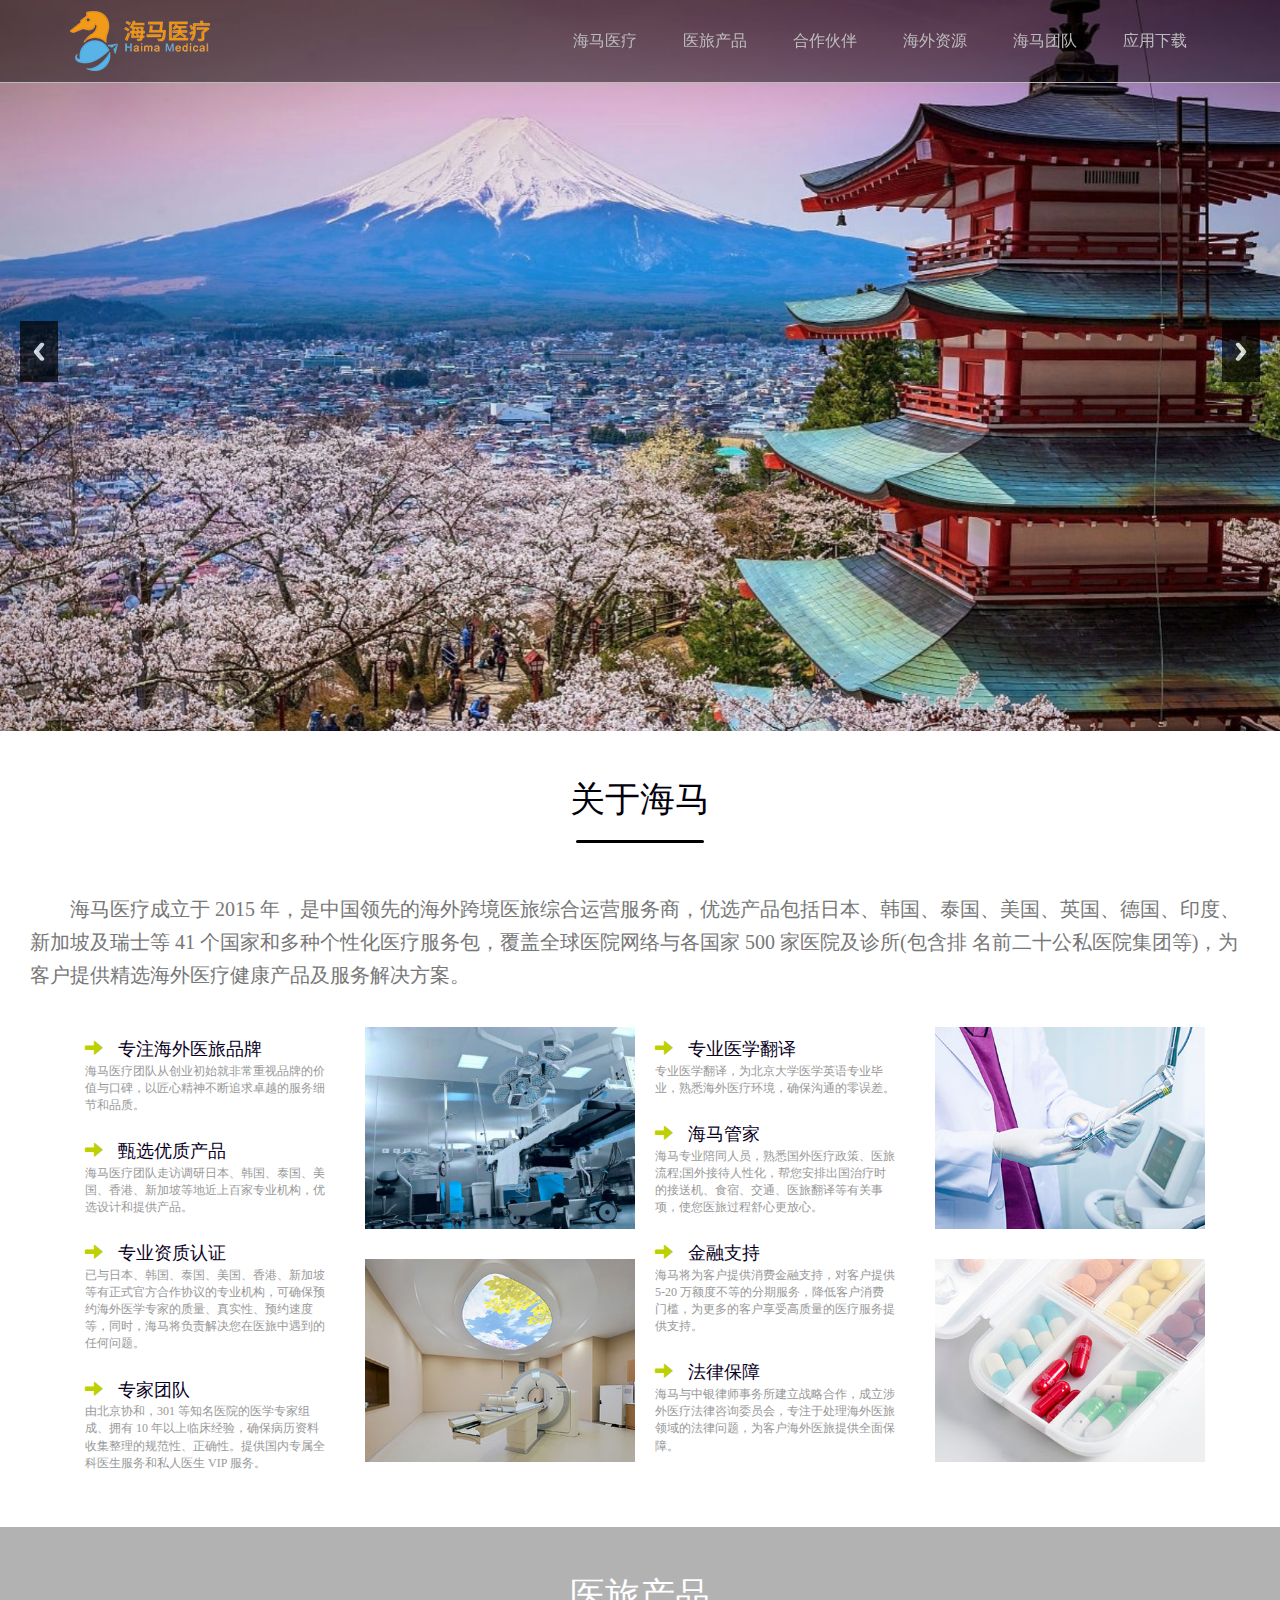
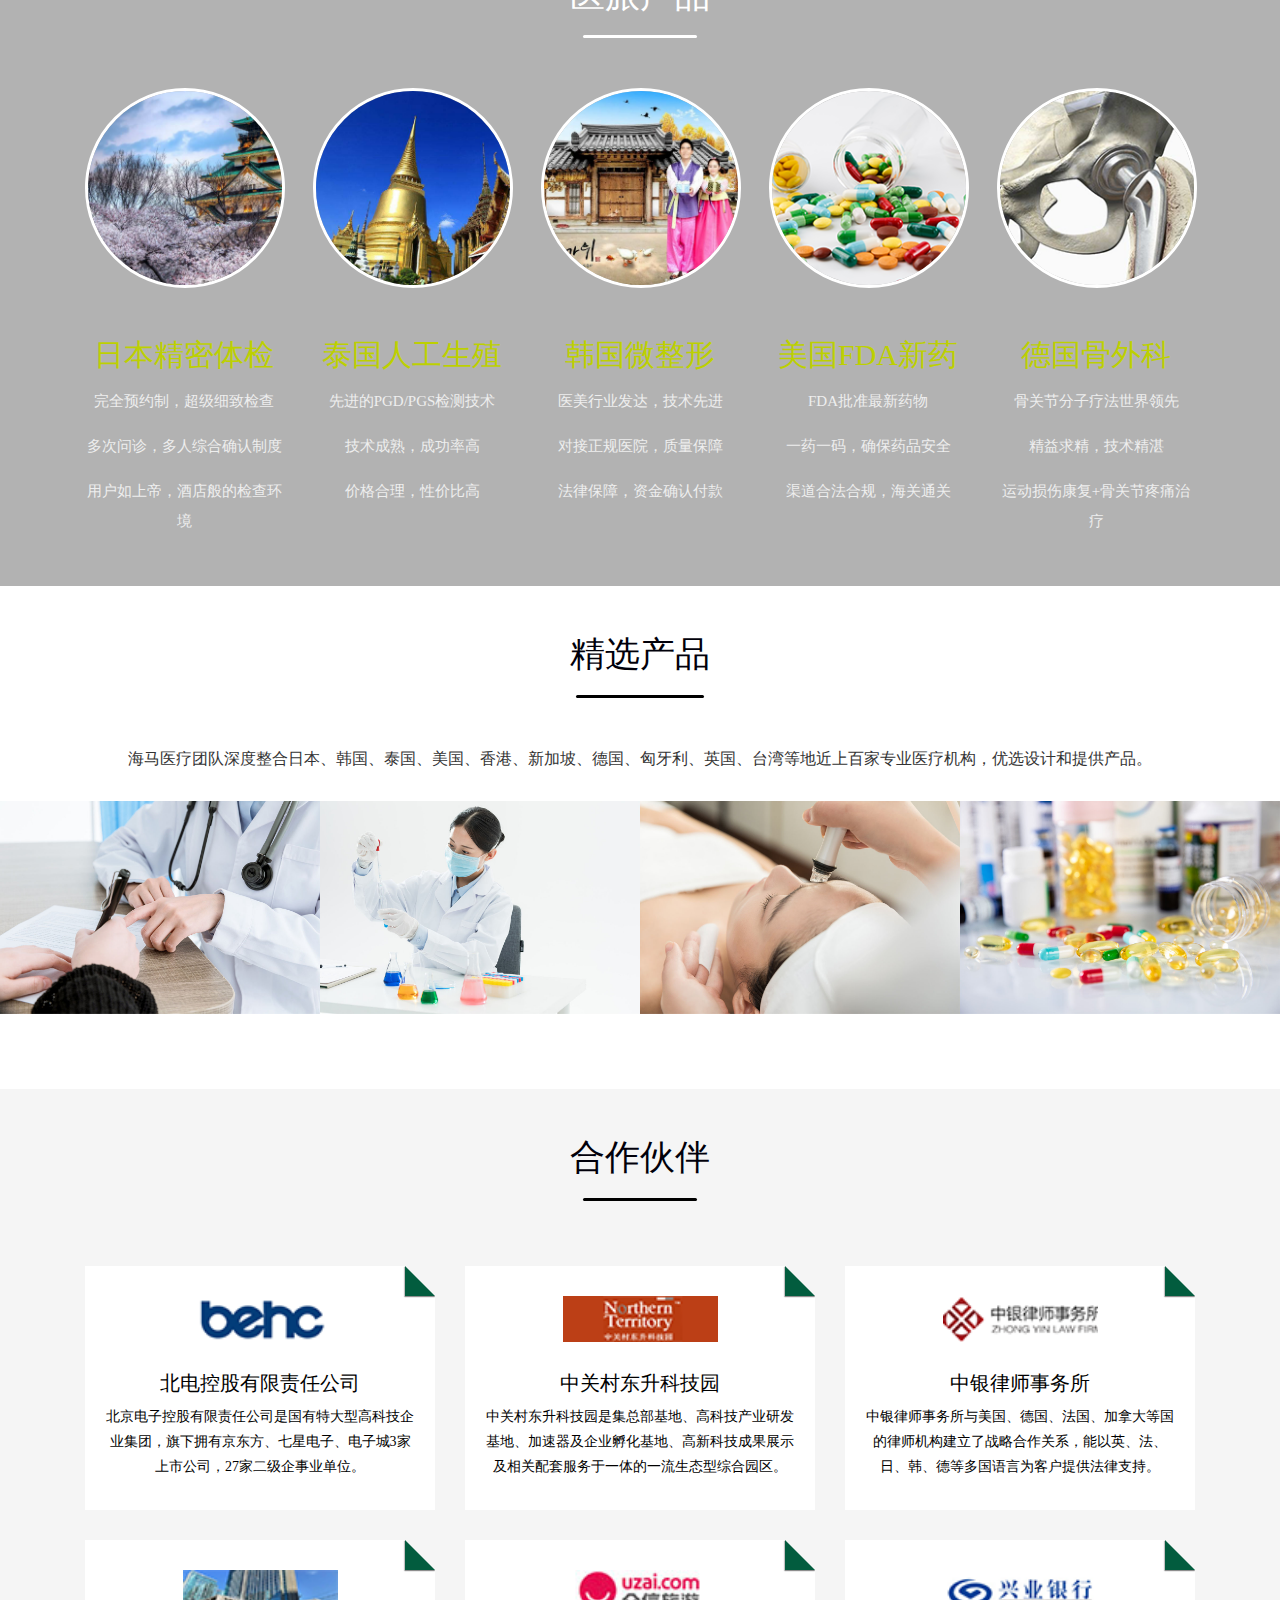
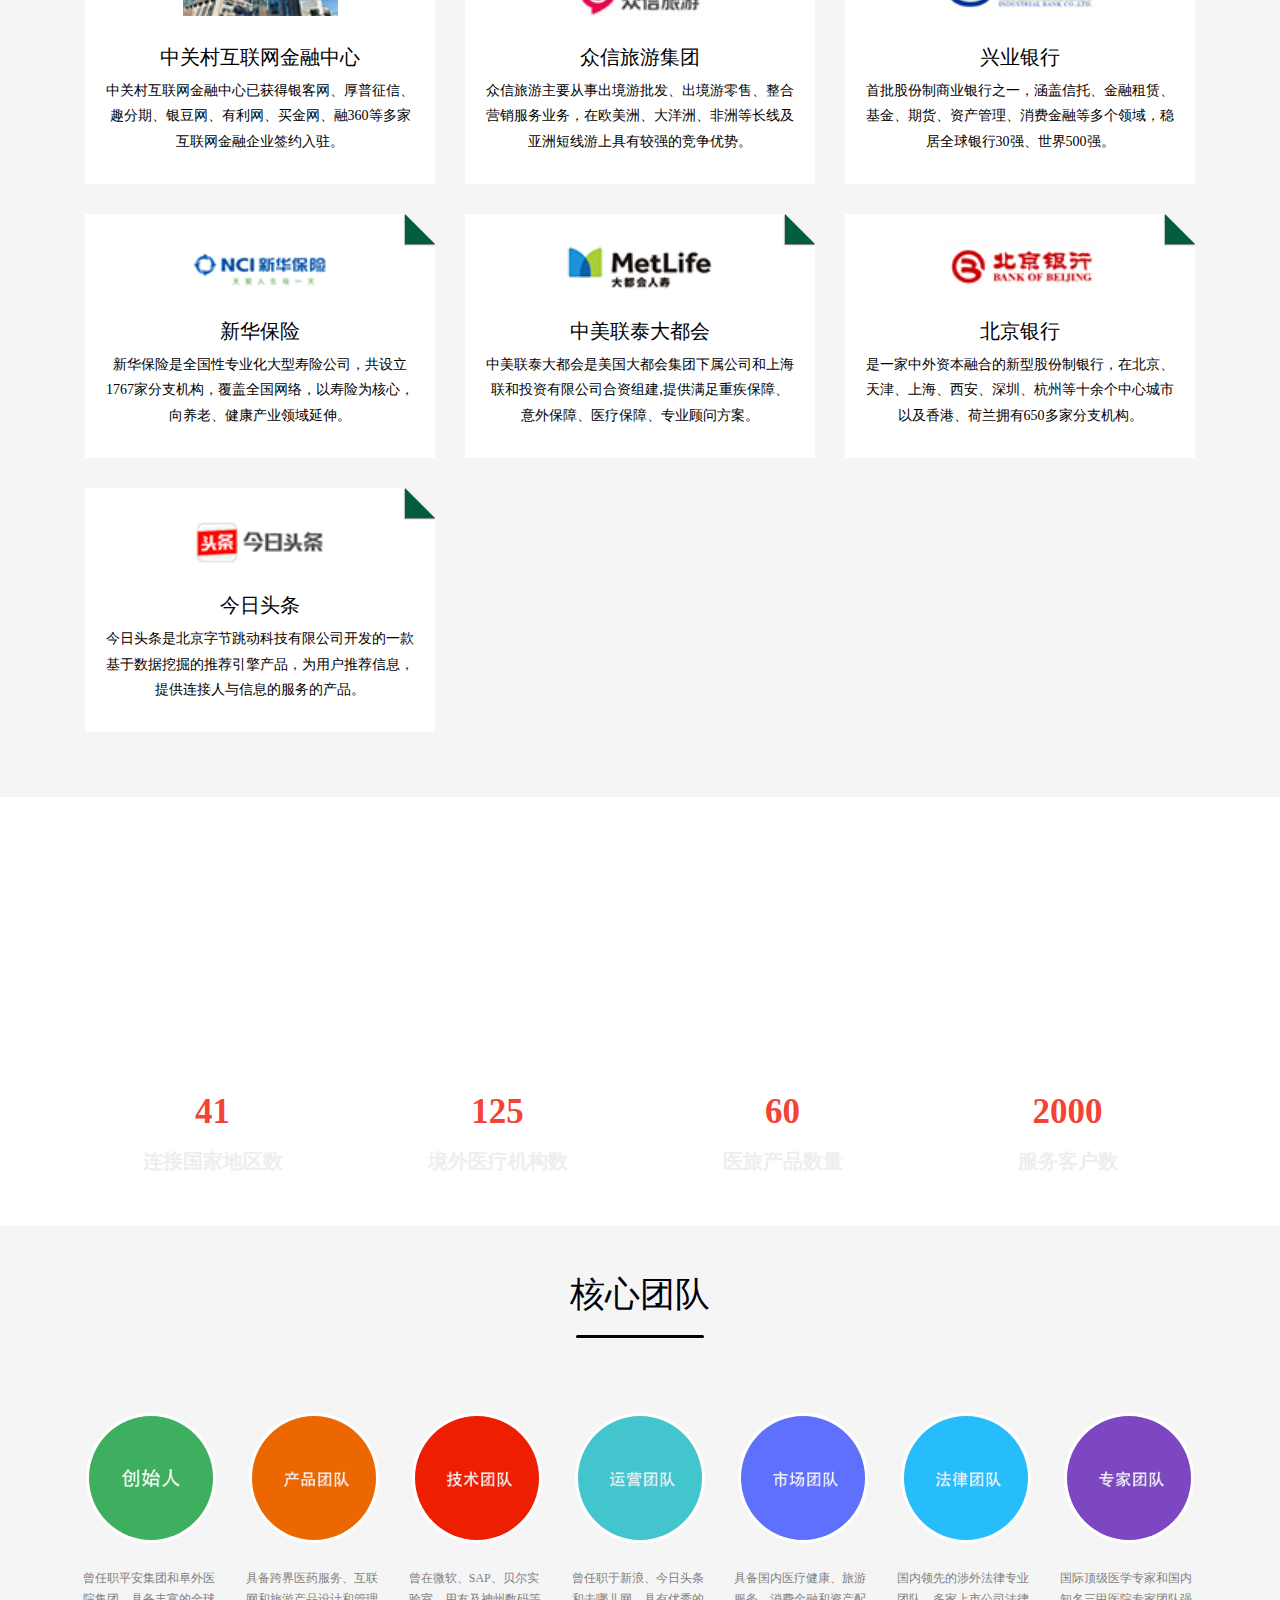
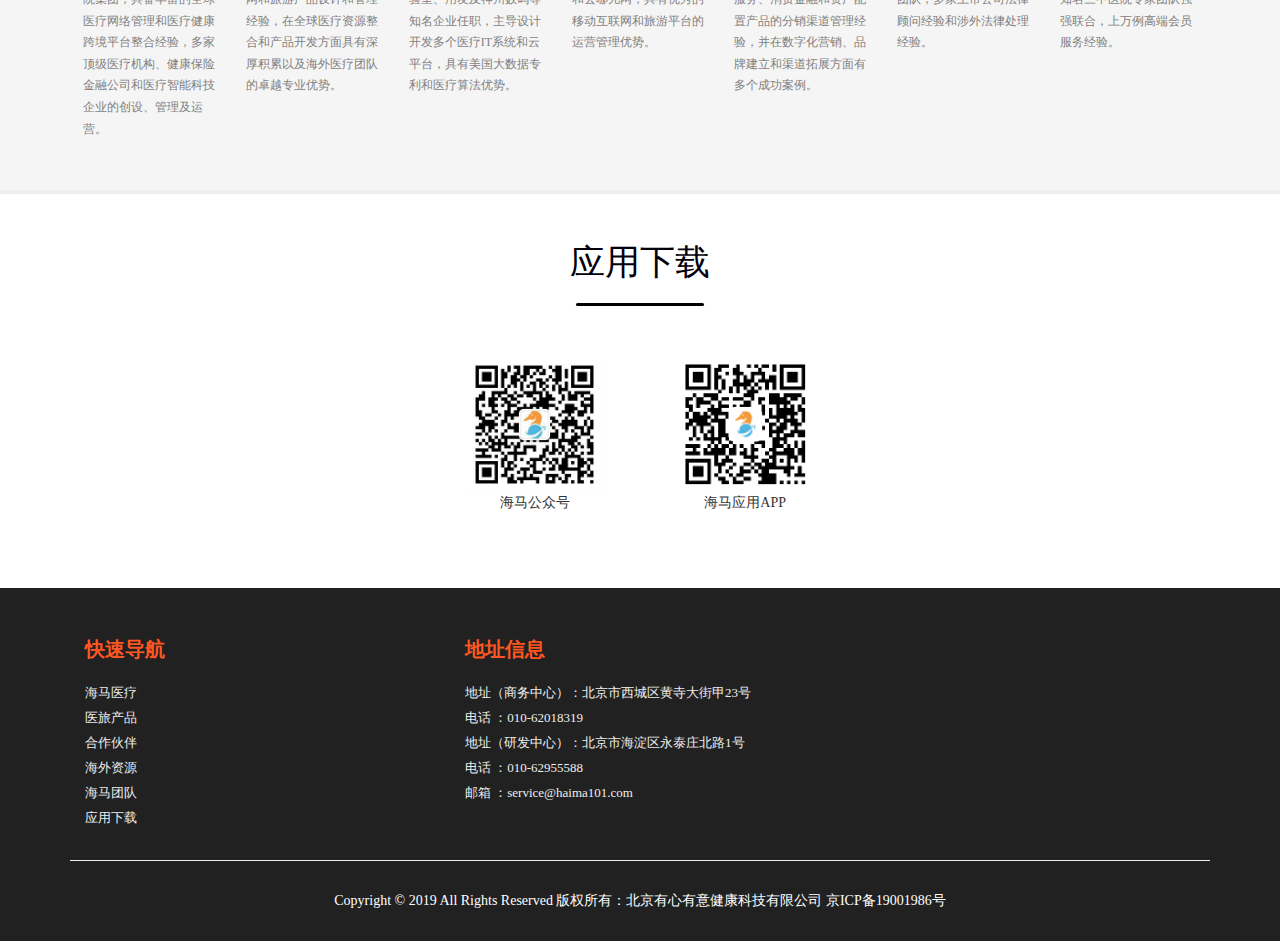
==== index.html @ 19192b9b "add germany medical" ====
<!DOCTYPE html>
<html lang="en">
<head>
<title>海马医旅-跨境医疗-跨境旅游-出国看病-出国体检-精密体检-辅助生殖-医美-美容</title>
<!-- For-SEO -->
<meta name=”Keywords” Content=”海马医旅,跨境医疗,跨境旅游,出国看病,出国体检,精密体检,辅助生殖,医美,美容,日本,韩国,泰国″>
<meta name=”Description” Content=”海马医旅是一家跨境医疗和旅游的服务商，主要包括日本精密体检，韩国医美，泰国辅助生殖”>
<!-- For-Mobile-Apps -->
<meta name="viewport" content="width=device-width, initial-scale=1">
<meta http-equiv="Content-Type" content="text/html; charset=utf-8" />
<meta name="keywords" content="" />
<script type="application/x-javascript"> addEventListener("load", function() { setTimeout(hideURLbar, 0); }, false); function hideURLbar(){ window.scrollTo(0,1); } </script>
<!-- //For-Mobile-Apps -->
<!-- Custom-Stylesheet-Links -->
<link rel="stylesheet" href="css/bootstrap.min.css" type="text/css" media="all"/> <!-- Bootstrap-Core-CSS -->
<link rel="stylesheet" href="css/style.css" type="text/css" media="all" /> <!-- Index-Page-Styling -->
<link rel="stylesheet" href="css/owl.carousel.css" type="text/css" media="all"/> <!-- Owl-Carousel-CSS -->
<link rel="stylesheet" href="css/popuo-box.css" type="text/css" media="all"/> <!-- Popup-Box-CSS -->
<link href="css/font-awesome.css" rel="stylesheet"> <!-- font-awesome icons -->
<!-- //Custom-Stylesheet-Links -->
<!-- Web-Fonts -->
<link href='http://fonts.googleapis.com/css?family=Open+Sans:400,300,600,700' rel='stylesheet' type='text/css'>
<link href='http://fonts.googleapis.com/css?family=Racing+Sans+One' rel='stylesheet' type='text/css'>
<link href='http://fonts.googleapis.com/css?family=Raleway:400,300,500,600,700,800,900' rel='stylesheet' type='text/css'>
<!-- //Web-Fonts -->
</head>
<body>
	<!-- Header -->
	<div class="w3layouts-header">
		<!-- Navbar -->
		<nav class="navbar navbar-default">
			<div class="container">
				<div class="navbar-header">
					<a class="navbar-logo" href="index.html"><img src="images/logo.png" alt=""></a>
				</div>
				<div id="navbar" class="navbar-collapse collapse">
					<ul class="nav navbar-nav navbar-right">
						<li class="hover-effect"><a href="#about" class="scroll">海马医疗</a></li>
						<li class="hover-effect"><a href="#product" class="scroll">医旅产品</a></li>
						<li class="hover-effect"><a href="#fellow" class="scroll">合作伙伴</a></li>
						<li class="hover-effect"><a href="#resource" class="scroll">海外资源</a></li>
						<li class="hover-effect"><a href="#team" class="scroll">海马团队</a></li>
						<li class="hover-effect"><a href="#download" class="scroll">应用下载</a></li>
					</ul>
				</div>
			</div>
		</nav>
		<!-- //Navbar -->
		<!-- Slider -->
		<div class="slider">
			<ul class="rslides" id="slider">
				<li>
					<img src="images/1.jpg" alt="Veg Mores">
				</li>
				<li>
					<img src="images/2.jpg" alt="Veg Mores">
				</li>
				<li>
					<img src="images/3.jpg" alt="Veg Mores">
				</li>
				<li>
					<img src="images/4.jpg" alt="Veg Mores">
				</li>
				<li>
					<img src="images/5.jpg" alt="Veg Mores">
				</li>
			</ul>
		</div>
		<!-- //Slider -->
	</div>
	<!-- //Header -->
	<!-- About -->
	<div id="about" class="about">
		<h1>关于海马</h1>
		<div class="w3-agileitsline"></div>
		<h4>海马医疗成立于 2015 年，是中国领先的海外跨境医旅综合运营服务商，优选产品包括日本、韩国、泰国、美国、英国、德国、印度、新加坡及瑞士等 41 个国家和多种个性化医疗服务包，覆盖全球医院网络与各国家 500 家医院及诊所(包含排 名前二十公私医院集团等)，为客户提供精选海外医疗健康产品及服务解决方案。</h4>
		<div class="container">
			<div class="about-agileinfo">
				<div class="col-md-6 about-agileinfo-grid">
					<div class="about-agileinfo-list1">
						<ul>
							<li><span class="glyphicon glyphicon-arrow-right" aria-hidden="true"></span>
								专注海外医旅品牌
								<p>海马医疗团队从创业初始就非常重视品牌的价值与口碑，以匠心精神不断追求卓越的服务细节和品质。</p>
							</li>
							<li><span class="glyphicon glyphicon-arrow-right" aria-hidden="true"></span>
								甄选优质产品
								<p>海马医疗团队走访调研日本、韩国、泰国、美国、香港、新加坡等地近上百家专业机构，优选设计和提供产品。</p>
							</li>
							<li><span class="glyphicon glyphicon-arrow-right" aria-hidden="true"></span>
								专业资质认证
								<p>已与日本、韩国、泰国、美国、香港、新加坡等有正式官方合作协议的专业机构，可确保预约海外医学专家的质量、真实性、预约速度等，同时，海马将负责解决您在医旅中遇到的任何问题。</p>
							</li>
							<li><span class="glyphicon glyphicon-arrow-right" aria-hidden="true"></span>
								专家团队
								<p>由北京协和，301 等知名医院的医学专家组成、拥有 10 年以上临床经验，确保病历资料收集整理的规范性、正确性。提供国内专属全科医生服务和私人医生 VIP 服务。</p>
							</li>
						</ul>
					</div>
					<div class="about-agileinfo-image">
						<img src="images/about-1.jpg" alt="关于图片1">
						<img src="images/about-2.jpg" alt="关于图片2">
					</div>
					<div class="clearfix"></div>
				</div>
				<div class="col-md-6 about-agileinfo-grid">
					<div class="about-agileinfo-list2">
						<ul>
							<li><span class="glyphicon glyphicon-arrow-right" aria-hidden="true"></span>
								专业医学翻译
								<p>专业医学翻译，为北京大学医学英语专业毕业，熟悉海外医疗环境，确保沟通的零误差。</p>
							</li>
							<li><span class="glyphicon glyphicon-arrow-right" aria-hidden="true"></span>
								海马管家
								<p>海马专业陪同人员，熟悉国外医疗政策、医旅流程;国外接待人性化，帮您安排出国治疗时的接送机、食宿、交通、医旅翻译等有关事项，使您医旅过程舒心更放心。</p>
							</li>
							<li><span class="glyphicon glyphicon-arrow-right" aria-hidden="true"></span>
								金融支持
								<p>海马将为客户提供消费金融支持，对客户提供 5-20 万额度不等的分期服务，降低客户消费门槛，为更多的客户享受高质量的医疗服务提供支持。</p>
							</li>
							<li><span class="glyphicon glyphicon-arrow-right" aria-hidden="true"></span>
								法律保障
								<p>海马与中银律师事务所建立战略合作，成立涉外医疗法律咨询委员会，专注于处理海外医旅领域的法律问题，为客户海外医旅提供全面保障。</p>
							</li>
						</ul>
					</div>
					<div class="about-agileinfo-image">
						<img src="images/about-3.jpg" alt="关于图片3">
						<img src="images/about-4.jpg" alt="关于图片4">
					</div>
					<div class="clearfix"></div>
				</div>
				<div class="clearfix"></div>
			</div>
		</div>
	</div>
	<!-- //About -->
	<!-- Product -->
	<div class="real" id="product">
		<div class="container">
			<h1>医旅产品</h1>
			<div class="w3-agileitswhiteline"></div>
			<div class="col-md-2 col-sm-3 real-w3grid">
				<img src="images/i11.png" alt="Veg Mores">
				<h3>日本精密体检</h3>
				<p>完全预约制，超级细致检查</p><p>多次问诊，多人综合确认制度</p><p>用户如上帝，酒店般的检查环境</p>
			</div>
			<div class="col-md-2 col-sm-3 real-w3grid">
				<img src="images/i21.png" alt="Veg Mores">
				<h3>泰国人工生殖</h3>
				<p>先进的PGD/PGS检测技术</p><p>技术成熟，成功率高</p><p>价格合理，性价比高</p>
			</div>
			<div class="col-md-2 col-sm-3 real-w3grid">
				<img src="images/i31.png" alt="Veg Mores">
				<h3>韩国微整形</h3>
				<p>医美行业发达，技术先进</p><p>对接正规医院，质量保障</p><p>法律保障，资金确认付款</p>
			</div>
			<div class="col-md-2 col-sm-3 real-w3grid">
				<img src="images/i41.png" alt="Veg Mores">
				<h3>美国FDA新药</h3>
				<p>FDA批准最新药物</p><p>一药一码，确保药品安全</p><p>渠道合法合规，海关通关</p>
			</div>
			<div class="col-md-2 col-sm-3 real-w3grid">
				<img src="images/i42.png" alt="Veg Mores">
				<h3>德国骨外科</h3>
				<p>骨关节分子疗法世界领先</p><p>精益求精，技术精湛</p><p>运动损伤康复+骨关节疼痛治疗</p>
			</div>
			<div class="clearfix"></div>
		</div>
	</div>
	<!-- //Product -->
	<!-- ProductDetails -->
	<div class="formats">
		<h3>精选产品</h3>
		<div class="w3-agileitsline"></div>
		<p>海马医疗团队深度整合日本、韩国、泰国、美国、香港、新加坡、德国、匈牙利、英国、台湾等地近上百家专业医疗机构，优选设计和提供产品。</p>

		<!-- Owl-Carousel -->
		<div id="owl-demo" class="owl-carousel text-center">
			<a class="item g1 popup-with-zoom-anim" href="#prod1">
				<img class="lazyOwl" src="images/jmtj.jpg" alt="Veg Mores">
				<div class="agile-caption">
					<h4>精密体检</h4>
					<span>定期地通过PET、CT、MRI、超声波等精密仪器，对身体各部位进行的一种精密检查</span>
				</div>
			</a>
			<a class="item g1 popup-with-zoom-anim" href="#prod2">
				<img class="lazyOwl" src="images/rgsz.jpg" alt="Veg Mores">
				<div class="agile-caption">
					<h4>人工生殖</h4>
					<span>利用人工的手段代替自然生殖过程的某一步骤或全部步骤的手段</span>
				</div>
			</a>
			<a class="item g1 popup-with-zoom-anim" href="#prod3">
				<img class="lazyOwl" src="images/qsym.jpg" alt="Veg Mores">
				<div class="agile-caption">
					<h4>轻奢医美</h4>
					<span>医学美容是通过医学手段，包括药物、仪器及手术等，以达到改变人体外部形态、色泽及部分改善其 生理功能，增强人体外在美感</span>
				</div>
			</a>
			<a class="item g1 popup-with-zoom-anim" href="#prod4">
				<img class="lazyOwl" src="images/fda.jpg" alt="Veg Mores">
				<div class="agile-caption">
					<h4>FDA新药</h4>
					<span>提供美国食品药品管理局批准的最新药品个人购买渠道。</span>
				</div>
			</a>
			<a class="item g1 popup-with-zoom-anim" href="#prod5">
				<img class="lazyOwl" src="images/hjb.jpg" alt="Veg Mores">
				<div class="agile-caption">
					<h4>疑难罕见病</h4>
					<span>疑难罕见病是指发病率低于1/500000或者新生儿发病率低于1/10000的疾病</span>
				</div>
			</a>
			<a class="item g1 popup-with-zoom-anim" href="#prod6">
				<img class="lazyOwl" src="images/zzzl.jpg" alt="Veg Mores">
				<div class="agile-caption">
					<h4>肿瘤质子治疗</h4>
					<span>质子放射治疗是目前放射治疗领域最先进的治疗技术</span>
				</div>
			</a>
			<a class="item g1 popup-with-zoom-anim" href="#prod7">
				<img class="lazyOwl" src="images/gkkf.jpg" alt="Veg Mores">
				<div class="agile-caption">
					<h4>骨科康复</h4>
					<span>骨科康复是各类骨伤病整体治疗方案中不可缺少的环节</span>
				</div>
			</a>
			<a class="item g1 popup-with-zoom-anim" href="#prod8">
				<img class="lazyOwl" src="images/jxkq.jpg" alt="Veg Mores">
				<div class="agile-caption">
					<h4>精细口腔治疗</h4>
					<span>为用户提供高水平的国际口腔治疗解决方案</span>
				</div>
			</a>
		</div>
		<!-- //Owl-Carousel -->
		<!-- Magnific-Popup -->
		<div class="agile-caption-popup">
			<div id="prod1" class="mfp-hide innercontent small-dialog">
				<h3>精密体检</h3>
				<img class="img-responsive" src="images/jmtj.jpg" title="postname" alt=""/>
				<p>日本精密体检是指不管有无自觉症，定期地通过PET、CT、MRI、超声波等精密仪器，对身体各部位进行的一种精密检查。主要目的是为了检查癌症、其次是各种生活习惯病。它是一项对自我近期健康度检测的重要标准。检查对象主要分胃、肝脏、肺、肠、心脏、血压、糖尿病、前列腺、甲状腺、子宫、乳房、卵巢等、检查项目多种多样。</p>
			</div>
		</div>
		<div class="agile-caption-popup">
			<div id="prod2" class="mfp-hide innercontent small-dialog">
				<h3>人工生殖</h3>
				<img class="img-responsive" src="images/rgsz.jpg" title="postname" alt=""/>
				<p>人工生殖是与自然生殖相对应的概念，是利用现代医学的最新成果、利用人工的手段代替自然生殖过程的某一步骤或全部步骤的手段。经过长期的实践，现代人工生殖技术已经形成包括人工授精、体外授精和无性生殖的三大领域。在这些领域，人们凭借日益成熟的生物医学技术，使古老的生殖过程发生了这样或那样的改变。</p>
			</div>
		</div>
		<div class="agile-caption-popup">
			<div id="prod3" class="mfp-hide innercontent small-dialog">
				<h3>轻奢医美</h3>
				<img class="img-responsive" src="images/qsym.jpg" title="postname" alt=""/>
				<p>医学美容是通过医学手段，包括药物、仪器及手术等，以达到改变人体外部形态、色泽及部分改善其 生理功能，增强人体外在美感为目的，而进行的一系列的治疗。</p>
			</div>
		</div>
		<div class="agile-caption-popup">
			<div id="prod4" class="mfp-hide innercontent small-dialog">
				<h3>FDA新药</h3>
				<img class="img-responsive" src="images/fda.jpg" title="postname" alt=""/>
				<p>为用户提供美国食品药品管理局批准的最新药品在国内的合法购买渠道。</p>
			</div>
		</div>
		<div class="agile-caption-popup">
			<div id="prod5" class="mfp-hide innercontent small-dialog">
				<h3>疑难罕见病</h3>
				<img class="img-responsive" src="images/hjb.jpg" title="postname" alt=""/>
				<p>疑难罕见病是指发病率低于1/500000或者新生儿发病率低于1/10000的疾病，海马平台为用户提供能够治疗特定罕见病药品的购买渠道。</p>
			</div>
		</div>
		<div class="agile-caption-popup">
			<div id="prod6" class="mfp-hide innercontent small-dialog">
				<h3>肿瘤质子治疗</h3>
				<img class="img-responsive" src="images/zzzl.jpg" title="postname" alt=""/>
				<p>质子放射治疗是目前放射治疗领域最先进的治疗技术，因其放射特性呈现为先慢后快，能量更加集中，更容易精准控制，被广泛认为是当前最先进的肿瘤治疗方法。</p>
			</div>
		</div>
		<div class="agile-caption-popup">
			<div id="prod7" class="mfp-hide innercontent small-dialog">
				<h3>骨科康复</h3>
				<img class="img-responsive" src="images/gkkf.jpg" title="postname" alt=""/>
				<p>骨科康复是康复医学的一个重要分支，也是各类骨伤病整体治疗方案中不可缺少的环节。主要内容包括：肌力训练、关节功能训练、关节本体感觉、平衡功能训练、步态训练、神经功能的康复治疗等。尤其术前康复训练、术后早期康复介入更是相当重要。</p>
			</div>
		</div>
		<div class="agile-caption-popup">
			<div id="prod8" class="mfp-hide innercontent small-dialog">
				<h3>精细口腔治疗</h3>
				<img class="img-responsive" src="images/jxkq.jpg" title="postname" alt=""/>
				<p>匈牙利是全世界牙科事故率最低的国家，牙科医生技术非常棒，服务特别周到。而且来这里的欧洲患者也不用担心沟通问题，因为这里的诊所除了本国语言外，还有德语和英语。所以，价格合适、技术先进、待人谦和成了拉动匈牙利牙科发展的三架“马车”。</p>
			</div>
		</div>
		<!-- //Magnific-Popup -->
	</div>
	<!-- //ProductDetails -->
	<!-- Fellow -->
	<div class="features" id="fellow">
		<div class="container">
			<h2>合作伙伴</h2>
			<div class="w3-agileitsline"></div>
			<div class="feature-grid">
				<div class="col-md-4 col-sm-4 feature-wthree">
					<div class="row features-item sans-shadow text-center">
						<a href="http://www.behc.com.cn/">
							<img src="images/bdkg.png"/>
							<div class="features-info">
								<h4>北电控股有限责任公司</h4>
								<p>北京电子控股有限责任公司是国有特大型高科技企业集团，旗下拥有京东方、七星电子、电子城3家上市公司，27家二级企事业单位。</p>
							</div>
						</a>
					</div>
				</div>
				<div class="col-md-4 col-sm-4 feature-wthree">
					<div class="row features-item sans-shadow text-center">
						<a href = "http://www.dsbz.com/">
							<img src="images/dskj.png"/>
							<div class="features-info">
								<h4>中关村东升科技园</h4>
								<p>中关村东升科技园是集总部基地、高科技产业研发基地、加速器及企业孵化基地、高新科技成果展示及相关配套服务于一体的一流生态型综合园区。</p>
							</div>
						</a>
					</div>
				</div>
				<div class="col-md-4 col-sm-4 feature-wthree">
					<div class="row features-item sans-shadow text-center">
						<a href = "http://www.zhongyinlawyer.com/">
							<img src="images/zyls.png"/>
							<div class="features-info">
								<h4>中银律师事务所</h4>
								<p>中银律师事务所与美国、德国、法国、加拿大等国的律师机构建立了战略合作关系，能以英、法、日、韩、德等多国语言为客户提供法律支持。</p>
							</div>
						</a>
					</div>
				</div>
				<div class="col-md-4 col-sm-4 feature-wthree">
					<div class="row features-item sans-shadow text-center">
						<a href = "http://www.webbanking.cn/index.html">
							<img src="images/hlwjr.png"/>
							<div class="features-info">
								<h4>中关村互联网金融中心</h4>
								<p>中关村互联网金融中心已获得银客网、厚普征信、趣分期、银豆网、有利网、买金网、融360等多家互联网金融企业签约入驻。</p>
							</div>
						</a>
					</div>
				</div>
				<div class="col-md-4 col-sm-4 feature-wthree">
					<div class="row features-item sans-shadow text-center">
						<a href = "https://www.uzai.com/">
							<img src="images/zxlv.jpg"/>
							<div class="features-info">
								<h4>众信旅游集团</h4>
								<p>众信旅游主要从事出境游批发、出境游零售、整合营销服务业务，在欧美洲、大洋洲、非洲等长线及亚洲短线游上具有较强的竞争优势。</p>
							</div>
						</a>
					</div>
				</div>
				<div class="col-md-4 col-sm-4 feature-wthree">
					<div class="row features-item sans-shadow text-center">
						<a href = "http://www.jegotrip.com.cn/web/">
							<img src="images/xyyh.png"/>
							<div class="features-info">
								<h4>兴业银行</h4>
								<p>首批股份制商业银行之一，涵盖信托、金融租赁、基金、期货、资产管理、消费金融等多个领域，稳居全球银行30强、世界500强。</p>
							</div>
						</a>
					</div>
				</div>
				<div class="col-md-4 col-sm-4 feature-wthree">
					<div class="row features-item sans-shadow text-center">
						<a href = "http://www.jegotrip.com.cn/web/">
							<img src="images/xhbx.png"/>
							<div class="features-info">
								<h4>新华保险</h4>
								<p>新华保险是全国性专业化大型寿险公司，共设立1767家分支机构，覆盖全国网络，以寿险为核心，向养老、健康产业领域延伸。</p>
							</div>
						</a>
					</div>
				</div>
				<div class="col-md-4 col-sm-4 feature-wthree">
					<div class="row features-item sans-shadow text-center">
						<a href = "http://www.jegotrip.com.cn/web/">
							<img src="images/metlife.png"/>
							<div class="features-info">
								<h4>中美联泰大都会</h4>
								<p>中美联泰大都会是美国大都会集团下属公司和上海联和投资有限公司合资组建,提供满足重疾保障、意外保障、医疗保障、专业顾问方案。</p>
							</div>
						</a>
					</div>
				</div>
				<div class="col-md-4 col-sm-4 feature-wthree">
					<div class="row features-item sans-shadow text-center">
						<a href = "http://www.jegotrip.com.cn/web/">
							<img src="images/bjyh.png"/>
							<div class="features-info">
								<h4>北京银行</h4>
								<p>是一家中外资本融合的新型股份制银行，在北京、天津、上海、西安、深圳、杭州等十余个中心城市以及香港、荷兰拥有650多家分支机构。</p>
							</div>
						</a>
					</div>
				</div>
				<div class="col-md-4 col-sm-4 feature-wthree">
					<div class="row features-item sans-shadow text-center">
						<a href = "http://www.jegotrip.com.cn/web/">
							<img src="images/jrtt.png"/>
							<div class="features-info">
								<h4>今日头条</h4>
								<p>今日头条是北京字节跳动科技有限公司开发的一款基于数据挖掘的推荐引擎产品，为用户推荐信息，提供连接人与信息的服务的产品。</p>
							</div>
						</a>
					</div>
				</div>
				<div class="clearfix"></div>
			</div>
		</div>
	</div>
	<!-- //Fellow -->
	<!-- Resource -->
	<div class="progressive-effects" id="resource">
		<div class="container">
			<!-- Stats -->
			<div class="stats">
				<h3>海外资源</h3>
				<div class="w3-agileitswhiteline"></div>
				<div class="stats-info agileits-w3layouts">
					<div class="col-md-3 col-sm-3 stats-grid">
						<div class="stats-img">
							<i class="fa fa-home" aria-hidden="true"></i>
						</div>
						<div class='numscroller numscroller-big-bottom' data-slno='1' data-min='1' data-max='41' data-delay='6' data-increment="1">41</div>
						<p>连接国家地区数</p>
					</div>
					<div class="col-md-3 col-sm-3 stats-grid">
						<div class="stats-img w3-agileits">
							<i class="fa fa-check-square-o" aria-hidden="true"></i>
						</div>
						<div class='numscroller numscroller-big-bottom' data-slno='1' data-min='0' data-max='125' data-delay='6' data-increment="1">125</div>
						<p>境外医疗机构数</p>
					</div>
					<div class="col-md-3 col-sm-3 stats-grid">
						<div class="stats-img w3-agileits">
							<i class="fa fa-list-alt" aria-hidden="true"></i>
						</div>
						<div class='numscroller numscroller-big-bottom' data-slno='1' data-min='0' data-max='60' data-delay='6' data-increment="1">60</div>
						<p>医旅产品数量</p>
					</div>
					<div class="col-md-3 col-sm-3 stats-grid">
						<div class="stats-img w3-agileits">
							<i class="fa fa-users" aria-hidden="true"></i>
						</div>
						<div class='numscroller numscroller-big-bottom' data-slno='1' data-min='0' data-max='2000' data-delay='4' data-increment="2">2000</div>
						<p>服务客户数</p>
					</div>
					<div class="clearfix"></div>
				</div>
			</div>
			<!-- //Stats -->
		</div>
	</div>
	<!-- Resource -->
	<!-- Team -->
	<div class="new agileits-w3layouts" id="team">
		<h3>核心团队</h3>
		<div class="w3-agileitsline"></div>
		<div class="container">
			<div class="member">
				<img src="images/csr.png" alt="Veg Mores">
				<p>曾任职平安集团和阜外医院集团，具备丰富的全球医疗网络管理和医疗健康跨境平台整合经验，多家顶级医疗机构、健康保险金融公司和医疗智能科技企业的创设、管理及运营。</p>
			</div>
			<div class="member">
				<img src="images/xs.png" alt="Veg Mores">
				<p>具备跨界医药服务、互联网和旅游产品设计和管理经验，在全球医疗资源整合和产品开发方面具有深厚积累以及海外医疗团队的卓越专业优势。</p>
			</div>
			<div class="member">
				<img src="images/sw.png" alt="Veg Mores">
				<p>曾在微软、SAP、贝尔实验室、用友及神州数码等知名企业任职，主导设计开发多个医疗IT系统和云平台，具有美国大数据专利和医疗算法优势。</p>
			</div>
			<div class="member">
				<img src="images/js.png" alt="Veg Mores">
				<p>曾任职于新浪、今日头条和去哪儿网，具有优秀的移动互联网和旅游平台的运营管理优势。</p>
			</div>
			<div class="member">
				<img src="images/yy.png" alt="Veg Mores">
				<p>具备国内医疗健康、旅游服务、消费金融和资产配置产品的分销渠道管理经验，并在数字化营销、品牌建立和渠道拓展方面有多个成功案例。</p>
			</div>
			<div class="member">
				<img src="images/fw.png" alt="Veg Mores">
				<p>国内领先的涉外法律专业团队，多家上市公司法律顾问经验和涉外法律处理经验。</p>
			</div>
			<div class="member">
				<img src="images/zj.png" alt="Veg Mores">
				<p>国际顶级医学专家和国内知名三甲医院专家团队强强联合，上万例高端会员服务经验。</p>
			</div>
			<div class="clearfix"></div>
		</div>
	</div>
	<!-- //Team -->
	<!-- Download -->
	<div class="download" id="download">
		<h3>应用下载</h3>
		<div class="w3-agileitsline"></div>
		<div class="container">
			<div class="download-image">
				<a href="#">
					<img src="images/d11.jpg" alt="Veg Mores">
				</a>
				<p>海马公众号</p>
			</div>
			<!--<div class="download-image">-->
				<!--<a href="#">-->
					<!--<img src="images/d21.jpg" alt="Veg Mores">-->
				<!--</a>-->
				<!--<p>海马小程序</p>-->
			<!--</div>-->
			<div class="download-image app-qrcode">
				<a href="#">
					<img src="images/app-qrcode.png" alt="Veg Mores">
				</a>
				<p>海马应用APP</p>
			</div>
			<div class="clearfix"></div>
		</div>

	</div>
	<!-- //Download -->
	<!-- Footer -->
	<div class="footer">
		<div class="container">
			<div class="footer-info">
				<div class="col-md-4 col-sm-4 footer-info-grid links">
					<h4>快速导航</h4>
					<ul>
						<li><a href="#about">海马医疗</a></li>
						<li><a href="#product">医旅产品</a></li>
						<li><a href="#fellow">合作伙伴</a></li>
						<li><a href="#resource">海外资源</a></li>
						<li><a href="#team">海马团队</a></li>
						<li><a href="#download">应用下载</a></li>
					</ul>
				</div>
				<div class="col-md-4 col-sm-4 footer-info-grid address">
					<h4>地址信息</h4>
					<address>
						<ul>
							<li>地址（商务中心）：北京市西城区黄寺大街甲23号</li>
							<li>电话 ：010-62018319</li>
							<li>地址（研发中心）：北京市海淀区永泰庄北路1号</li>
							<li>电话 ：010-62955588</li>
							<li>邮箱 ：service@haima101.com</li>
						</ul>
					</address>
				</div>
				<div class="clearfix"></div>
			</div>
			<div class="copyright">
				<p>Copyright &copy 2019 All Rights Reserved   版权所有：北京有心有意健康科技有限公司   京ICP备19001986号</p>
			</div>
		</div>
	</div>
	<!-- //Footer -->
	<!-- Custom-JavaScript-File-Links -->
	<script type="text/javascript" src="js/jquery.min.js"></script> <!-- Supportive-JavaScript -->
	<!-- Banner-Slider-JavaScript -->
	<script src="js/responsiveslides.min.js"></script>
	<script>
		$(function () {
			$("#slider").responsiveSlides({
				auto: true,
				nav: true,
				speed: 800,
				namespace: "callbacks",
				pager: true,
			});
		});
	</script>
	<!-- //Banner-Slider-JavaScript -->
	<!-- Owl-Carousel-JavaScript -->
	<script src="js/owl.carousel.js"></script>
	<script>
		$(document).ready(function() {
			$("#owl-demo").owlCarousel ({
				items : 4,
				lazyLoad : true,
				autoPlay : true,
				pagination : false,
			});
		});
	</script>
	<!-- //Owl-Carousel-JavaScript -->

	<!-- Magnific-Popup-Display-JavaScript -->
	<script src="js/jquery.magnific-popup.js" type="text/javascript"></script>
	<script>
	$(document).ready(function() {
		$('.popup-with-zoom-anim').magnificPopup({
			type: 'inline',
			fixedContentPos: false,
			fixedBgPos: true,
			overflowY: 'auto',
			closeBtnInside: true,
			preloader: false,
			midClick: true,
			removalDelay: 300,
			mainClass: 'my-mfp-zoom-in'
		});
	});
	</script>
	<!-- //Magnific-Popup-Display-JavaScript -->

	<!-- Progressive-Effects-Animation-JavaScript -->
	<script type="text/javascript" src="js/jquery.inview.min.js"></script>
	<script type="text/javascript" src="js/wow.min.js"></script>
	<script type="text/javascript" src="js/mousescroll.js"></script>
	<script type="text/javascript" src="js/main.js"></script>
	<script type="text/javascript" src="js/numscroller-1.0.js"></script>
	<!-- //Progressive-Effects-Animation-JavaScript -->
	<!-- start-smooth-scrolling -->
	<script type="text/javascript" src="js/move-top.js"></script>
	<script type="text/javascript" src="js/easing.js"></script>
	<script type="text/javascript">
			jQuery(document).ready(function($) {
				$(".scroll").click(function(event){
					event.preventDefault();

			$('html,body').animate({scrollTop:$(this.hash).offset().top},1000);
				});
			});
	</script>
	<!-- //end-smooth-scrolling -->
	<!-- smooth-scrolling-of-move-up -->
	<script type="text/javascript">
		$(document).ready(function() {
			/*
			var defaults = {
				containerID: 'toTop', // fading element id
				containerHoverID: 'toTopHover', // fading element hover id
				scrollSpeed: 1200,
				easingType: 'linear'
			};
			*/

			$().UItoTop({ easingType: 'easeOutQuart' });

		});
	</script>
	<!-- //smooth-scrolling-of-move-up -->
	<script type="text/javascript" src="js/bootstrap.min.js"></script> <!-- Necessary-JS-File-For-Bootstrap -->
	<!--环信客服-->
	<script src='//kefu.easemob.com/webim/easemob.js?configId=b9a778a1-eca0-4c88-9e0e-97002fb5082d'></script>
</body>
</html>
---- css/style.css ----
/*-- Reset-Code --*/
body {
	padding: 0;
	margin: 0;
	background: #FFF;
	font-family: "Microsoft YaHei", 'SimSun', 'STHeiti';
}

body a {
	transition: 0.5s all;
	-webkit-transition: 0.5s all;
	-moz-transition: 0.5s all;
	-o-transition: 0.5s all;
	-ms-transition: 0.5s all;
	text-decoration: none;
}
body a:hover {
	text-decoration: none;
}
body a:focus, a:hover {
	text-decoration: none;
}
input[type="button"],input[type="submit"] {
	transition: 0.5s all;
	-webkit-transition: 0.5s all;
	-moz-transition: 0.5s all;
	-o-transition: 0.5s all;
	-ms-transition: 0.5s all;
}
h1,h2,h3,h4,h5,h6 {
	margin: 0;
	padding: 0;
	text-align: center;
	font-family: "Microsoft YaHei", 'SimSun', 'STHeiti';
}
p {
	margin: 0;
}

ul {
	margin: 0;
	padding: 0;
}

label {
	margin: 0;
}

img {
	width: 100%;
}

a:focus, a:hover {
	text-decoration: none;
	outline: none
}
/*-- //Reset-Code --*/
.tlinks{text-indent:-9999px;height:0;line-height:0;font-size:0;overflow:hidden;}
/*-- Index-Page-Styling --*/
/*-- Navbar --*/
.navbar {
	margin-bottom: 0;
	position: absolute;
	z-index: 99999;
	background-color: rgba(0, 0, 0, 0.47);
	border: none;
	border-bottom: 1px solid #BBB;
	border-radius: 0;
	width: 100%;
	padding: 11px 0;
}
a.navbar-brand {
	font-family: 'Racing Sans One', cursive;
	font-size: 50px;
}
.navbar-default .navbar-brand {
	color: #C0C6C6;
}
.navbar-default .navbar-brand:hover {
	color: #FFF;
}
.navbar-nav>li {
	padding: 5px 8px;
}
.navbar-default .navbar-nav>li>a {
	color: #BBB;
}
.navbar-default .navbar-nav>li>a:hover, .navbar-default .navbar-nav>li>a:focus {
	color: #FFF;
}
.navbar-logo img{
	width: auto;
}
/*-- Link-Hover-Effect --*/
.hover-effect a {
	padding: 10px;
	color: #237546;
	font-size: 16px;
	font-weight: 300;
	text-shadow: none;
	-webkit-transition: color 0.3s;
	-moz-transition: color 0.3s;
	transition: color 0.3s;
	font-family: 'Raleway', sans-serif;
}

.hover-effect a::before, .hover-effect a::after{
	position: absolute;
	left: 0;
	width: 100%;
	height: 2px;
	background: #fff;
	content: '';
	opacity: 0;
	-webkit-transition: opacity 0.3s, -webkit-transform 0.3s;
	-moz-transition: opacity 0.3s, -moz-transform 0.3s;
	transition: opacity 0.3s, transform 0.3s;
	-webkit-transform: translateY(-10px);
	-moz-transform: translateY(-10px);
	-o-transform: translateY(-10px);
	-ms-transform: translateY(-10px);
	transform: translateY(-10px);
}

.hover-effect a::before {
	top: 0;
	-webkit-transform: translateY(-10px);
	-moz-transform: translateY(-10px);
	-o-transform: translateY(-10px);
	-ms-transform: translateY(-10px);
	transform: translateY(-10px);
}

.hover-effect a::after {
	bottom: 0;
	-webkit-transform: translateY(10px);
	-moz-transform: translateY(10px);
	-o-transform: translateY(10px);
	-ms-transform: translateY(10px);
	transform: translateY(10px);
}
.hover-effect a:hover, .hover-effect a:focus {
	color: #fff;
}
.hover-effect a:hover::before, .hover-effect a:focus::before, .hover-effect a:hover::after, .hover-effect a:focus::after ,.hover-effect.active a::after ,.hover-effect.active a::before{
	opacity: 1;
	-webkit-transform: translateY(0px);
	-moz-transform: translateY(0px);
	-o-transform: translateY(0px);
	-ms-transform: translateY(0px);
	transform: translateY(0px);
}
/*-- //Link-Hover-Effect --*/
.navbar-default .navbar-nav>.active>a, .navbar-default .navbar-nav>.active>a:hover, .navbar-default .navbar-nav>.active>a:focus {
    color: #fff;
    background-color: transparent;
}
/*-- //Navbar --*/
/*-- Banner-Slider --*/
.slider {
	position: relative;
}
.rslides {
	position: relative;
	list-style: none;
	overflow: hidden;
	width: 100%;
	padding: 0;
	margin: 0;
}
.rslides li {
	-webkit-backface-visibility: hidden;
	position: absolute;
	display: none;
	width: 100%;
	left: 0;
	top: 0;
}

.rslides li:first-child {
	position: relative;
	display: block;
	float: left;
}

.rslides img {
	display: block;
	height: auto;
	float: left;
	width: 100%;
	border: 0;
}

.callbacks_nav {
	position: absolute;
	-webkit-tap-highlight-color: rgba(0,0,0,0);
	top: 50%;
	left: 0;
	opacity: 0.7;
	z-index: 3;
	text-indent: -9999px;
	text-decoration: none;
	height: 61px;
	width: 38px;
	background: transparent url("../images/themes.gif") no-repeat left top;
	margin-top: -45px;
}
.callbacks_nav.next {
	left: auto;
	background-position: right top;
	right: 0;
}

ul.callbacks_tabs.callbacks1_tabs {
	display: none;
}
.callbacks_nav {
	left: 20px;
}
.callbacks_nav.next {
	right: 20px;
}
/*-- //Banner-Slider --*/
/*-- Headings --*/
.about h1, .real h1, .stats h3, .features h2, .new h3, .formats h3, .progressive-effects h3, .team h3, .download h3, .contact h3  {
	font-size: 35px;
	font-weight: 350;
	color:rgb(1, 0, 10);
}
.real h1, .stats h3 {
	font-size: 35px;
	font-weight: 300;
	color:rgb(255, 255, 255);
}
.w3-agileitsline {
	height: 3px;
	width: 10%;
	margin: 20px auto 50px;
	background-color:rgb(0, 0, 0);
	border-radius: 20px;
}
.w3-agileitswhiteline {
	height: 3px;
	width: 10%;
	margin: 20px auto 50px;
	background-color:rgb(255, 255, 255);
	border-radius: 20px;
}
/*-- //Headings --*/
/*-- About --*/
.about {
	padding: 50px 0 30px;
}
.about h3 {
	padding: 0 50px;
	line-height: 40px;
	color: #777;
	font-weight: 200;
}
.about h4 {
	font-size: 20px;
	margin: 30px 30px 20px;
	color: #777;
	font-weight: 200;
	text-indent: 2em;
	line-height: 33px;
	text-align: left;
}
.about-agileinfo-list1, .about-agileinfo-list2, .about-agileinfo-image {
	width: 50%;
	float: left;
}
.about-agileinfo-grid h5 {
	font-size: 25px;
	font-weight: 600;
	text-align: left;
	margin-bottom: 20px;
	color: #F44336;
}
.about-agileinfo-grid li span.glyphicon {
	margin-right: 10px;
	color: #bdd001;
}
.about-agileinfo-grid li {
	display: block;
	margin: 25px 0;
	font-weight: 450;
	color: rgb(10, 1, 31);
	font-size: 18px;
}
.about-agileinfo-grid li p {
	margin: 0 30px 0 0;
	color: #999;
	font-size: 12px;
}
.about-agileinfo-grid img {
	margin: 15px 10px;
}
/*-- //About --*/
/*-- Features --*/
.features {
	background-color: #f5f5f5;
	padding: 50px 0;
}
.features-info {
	margin-top: 30px;
}
.features-icon i.fa {
    color: #bdd001;
    font-size: 2.5em;
}
.features-item:before {
	content: "";
	position: absolute;
	top: 0;
	right: 0;
	border-width: 0 30px 30px 0;
	border-style: solid;
	border-color: #F5F5F5 #F5F5F5 #025c3e #025c3e;
	-webkit-box-shadow: 0 1px 1px rgba(0, 0, 0, 0.3), -1px 1px 1px rgba(0, 0, 0, 0.2);
	-moz-box-shadow: 0 1px 1px rgba(0, 0, 0, 0.3), -1px 1px 1px rgba(0, 0, 0, 0.2);
	box-shadow: 0 1px 1px rgba(0, 0, 0, 0.3), -1px 1px 1px rgba(0, 0, 0, 0.2);
	-webkit-transition: border-color .2s ease-in-out;
	-moz-transition: border-color .2s ease-in-out;
	transition: border-color .2s ease-in-out;
	display: block;
	width: 0;
}

.features-item{
	background: #FFF;
	padding: 30px 20px 20px;
	margin: 15px 0;
	position: relative;
	overflow: hidden;
	-webkit-transition:.5s all;
	-moz-transition:.5s all;
	transition:.5s all;
}
.features-item img{
	width: 50%;
}
.features-item h4{
	font-size: 20px;
	font-weight: 300;
	color:rgb(0, 0, 0);
	-webkit-transition:.5s all;
	-moz-transition:.5s all;
	transition:.5s all;
}
.features-item p {
	font-size: 14px;
	color: black;
    padding: 10px 0;
    font-weight: 300;
    -webkit-transition:.5s all;
    -moz-transition:.5s all;
    transition:.5s all;
    line-height: 1.8em;
}
.features-item:hover{
	background: #bdd001;
}
.features-item:hover .features-icon i.fa{
	color: #fff;
}
.features-item:hover h4 {
	color: #FFF;
	-webkit-transform: translate(0,-5px);
	-o-transform: translate(0,-5px);
	-moz-transform: translate(0,-5px);
	-ms-transform: translate(0,-5px);
	transform: translate(0,-5px);
}
.features-item:hover p {
	color: #fff;
	transform: translate(0,-5px);
	-webkit-transform: translate(0,-5px);
	-o-transform: translate(0,-5px);
	-moz-transform: translate(0,-5px);
	-ms-transform: translate(0,-5px);
}

.features-item:hover:before {
	border-color: #F5F5F5 #F5F5F5 #808c06 #FF5722;
	-webkit-transition: border-color .2s ease-in-out;
	-moz-transition: border-color .2s ease-in-out;
	transition: border-color .2s ease-in-out;
}
/*-- //Features --*/
/*-- Real --*/
.real {
	background: url("../images/real1.jpg")no-repeat center fixed;
	background-size: cover;
	padding: 50px 0;
	text-align: center;
	background-color: rgba(0, 0, 0, 0.3);
}
.real img {
    width: 200px;
    border: 3px solid #fff;
	-webkit-border-radius: 50%;
	-moz-border-radius: 50%;
	-o-border-radius: 50%;
    border-radius: 50%;
	-webkit-transition:.5s all;
	-moz-transition:.5s all;
	-o-transition:.5s all;
	transition:.5s all;
}
.real h3 {
    font-size: 30px;
    color: #bdd001;
    margin-top: 50px;
    font-weight: 300;
}
.real p {
	margin-top:15px;
	color: #EEE;
	font-size: 15px;
	font-weight: 300;
	line-height: 30px;
}
.real-w3grid:hover  img{
	border-color:#bdd001;
}
/*-- //Real --*/
/*-- New --*/
.new {
	padding: 50px 0;
	background-color: #F5F5F5;
	border-bottom: 2px solid #EEE;
}
.new h4 {
    font-size: 25px;
    font-weight: 300;
    color: #bdd001;
    text-align: left;
    margin-left: 2em;
}
.new .container {
    display: flex;
    flex-flow: row wrap;
    align-content: flex-start;
}
.new .container .member{
	flex: 1;
	margin: 0 3px;
	display: flex;
	flex-direction: column;
	align-items: center;
}
.new-w3lsgrid ul {
    margin: 30px 0 0 50px;
}
.new img {
    width: 130px;
    border: 3px solid #fff;
	-webkit-border-radius: 50%;
	-moz-border-radius: 50%;
	-o-border-radius: 50%;
    border-radius: 50%;
	-webkit-transition:.5s all;
	-moz-transition:.5s all;
	-o-transition:.5s all;
	transition:.5s all;
	margin: 25px 0;
}
.new p {
	font-family: "微软雅黑";
    font-weight: 400;
    font-size: 12px;
    line-height: 1.8;
    color: #777777;
	color: #7f7f7f;
	margin: 0 10px;
}
.new li {
    display: block;
    font-weight: 350;
	font-size: 1.2em;
	line-height: 32px;
    color: #999;
}
.mfp-auto-cursor .mfp-content h3 {
    margin-bottom: 1em;
}
/*-- //New --*/
/*-- Formats --*/
.formats {
	padding: 50px 0 75px;
}
.formats p {
	text-align: center;
	font-size: 16px;
	font-weight: 300;
	margin-bottom: 30px;
}
.g1 {
	position: relative;
	display: block;
}
.agile-caption {
    position: absolute;
    width: 100%;
    bottom: 0px;
    z-index: 999;
    background: rgba(5, 5, 3, 0.78);
    padding: 1em 0.5em;
    transition: all 0.8s ease;
    -webkit-transition: all 0.8s ease;
    -moz-transition: all 0.8s ease;
    -o-transition: all 0.8s ease;
    -ms-transition: all 0.8s ease;
    transform-style: preserve-3d;
	-webkit-transform:scale(0);
	-moz-transform:scale(0);
	-o-transform:scale(0);
	-ms-transform:scale(0);
	transform:scale(0);
}
.agile-caption h4 {
    font-size: 1.2em;
    color: #fff;
    margin-bottom: 0.5em;
}
.agile-caption h3 {
	font-weight: bold;
	color: #3d3d3d;
}
.agile-caption span {
    margin: 0;
    padding: 0;
    font-size: 0.9em;
    color: #cecece;
    font-weight: 300;
}
.g1:hover .agile-caption {
	display: block;
	-webkit-transform:scale(1);
	-moz-transform:scale(1);
	-o-transform:scale(1);
	-ms-transform:scale(1);
	transform:scale(1);
}
@media(max-width:480px) {
.agile-caption {
	padding: 0.5em;
}
.agile-caption span {
	font-size: 0.8em;
}
}
/*-- //Formats --*/
/*-- Progressive-Effects --*/
.progressive-effects {
	background: url("../images/real1.jpg")no-repeat center fixed;
	background-size: cover;
	padding: 20px 0 50px;
	text-align: center;
}
/*-- Progress-Bar --*/
#about-us h2 {
	margin-top: 0;
	color: #fff;
}

#about-us .lead {
	font-size: 16px;
	font-weight: 600;
	margin-bottom:10px;
	text-align: left;
	color: #FFF;
}
#about-us h1 {
	margin-bottom: 30px;
}
.progress{
	height: 5px;
	background-color: #fff;
	border-radius: 0;
	box-shadow: none;
	-webkit-box-shadow: none;
	margin-bottom: 25px;
}

.progress-bar{
	box-shadow: none;
	-webkit-box-shadow: none;
	text-align: right;
	padding-right: 12px;
	background-color: #bdd001;
	font-size: 12px;
	font-weight: 400;
}

.progress .progress-bar.six-sec-ease-in-out {
	-webkit-transition: width 2s ease-in-out;
	-moz-transition: width 2s ease-in-out;
	transition: width 2s ease-in-out;
}
/*-- //Progress-Bar --*/

/*-- Stats --*/
.stats {
	margin-top: 50px;
}
.stats-info {
	text-align: center;
}
.stats-img {
	margin: 30px 0;
}
.stats-img i.fa {
    font-size: 3.5em;
    color: #fff;
}
.numscroller {
	font-size: 35px;
	font-weight: 600;
	color: #F44336;
	margin-bottom: 10px;
}

.stats-info p {
	font-size: 20px;
	font-weight: 600;
	color: #EEE;
}
/*-- //Stats --*/
/*-- Progressive-Effects --*/
/*-- Team --*/
.team {
	padding: 50px 0;
}

.twthree-grid{
	position: relative;
	margin: 0 auto;
	list-style: none;
	text-align: center;
}

.twthree-grid .effect-dexter {
	position: relative;
	float: left;
	overflow: hidden;
	margin: 15px 1%;
	max-height: 360px;
	width: 48%;
	background: #3085a3;
	text-align: center;
}

.twthree-grid .effect-dexter img {
	position: relative;
	display: block;
	opacity: 0.8;
}

.twthree-grid .effect-dexter .figcaption {
	padding: 2em;
	color: #fff;
	text-transform: uppercase;
	font-size: 1.25em;
	-webkit-backface-visibility: hidden;
	backface-visibility: hidden;
}

.twthree-grid .effect-dexter .figcaption::before, .twthree-grid .effect-dexter .figcaption::after {
	pointer-events: none;
}

.twthree-grid .effect-dexter .figcaption, .twthree-grid .effect-dexter .figcaption > a {
	position: absolute;
	top: 0;
	left: 0;
	width: 100%;
	height: 100%;
}

.twthree-grid .effect-dexter .figcaption > a {
	z-index: 1000;
	text-indent: 200%;
	white-space: nowrap;
	font-size: 0;
	opacity: 0;
}

.twthree-grid .effect-dexter h4 {
	word-spacing: -0.15em;
	font-size: 30px;
	font-weight: 300;
}
.twthree-grid .effect-dexter h4 span {
	margin-left: 5px;
	font-weight: 600;
}

.twthree-grid .effect-dexter h4, .twthree-grid .effect-dexter ul {
	margin: 0;
}

.twthree-grid .effect-dexter p {
	letter-spacing: 1px;
	font-size: 68.5%;
}

.effect-dexter.effect-dexter {
	background: -webkit-linear-gradient(top, rgba(37,141,200,1) 0%, rgba(104,60,19,1) 100%);
	background: -moz-gradient(to bottom, rgba(37,141,200,1) 0%,rgba(104,60,19,1) 100%);
	background: linear-gradient(to bottom, rgba(37,141,200,1) 0%,rgba(104,60,19,1) 100%);
}

.effect-dexter.effect-dexter img {
	-webkit-transition: opacity 0.35s;
	-moz-transition: opacity 0.35s;
	transition: opacity 0.35s;
}

.effect-dexter.effect-dexter:hover img {
	opacity: 0.4;
}

.effect-dexter.effect-dexter .figcaption::after {
	position: absolute;
	right: 30px;
	bottom: 30px;
	left: 30px;
	height: -webkit-calc(50% - 30px);
	height: calc(50% - 30px);
	height: 42%;
	border: 7px solid #fff;
	content: '';
	-webkit-transition:0.35s all;
	-moz-transition:0.35s all;
	transition:0.35s all;
	-webkit-transform: translate3d(0,-100%,0);
	-moz-transform: translate3d(0,-100%,0);
	-o-transform: translate3d(0,-100%,0);
	-ms-transform: translate3d(0,-100%,0);
	transform: translate3d(0,-100%,0);
}

.effect-dexter.effect-dexter:hover .figcaption::after {
	-webkit-transform: translate3d(0,0,0);
	-moz-transform: translate3d(0,0,0);
	-ms-transform: translate3d(0,0,0);
	-o-transform: translate3d(0,0,0);
	transform: translate3d(0,0,0);
}

.effect-dexter.effect-dexter .figcaption {
	padding: 3em;
	text-align: left;
}

.effect-dexter.effect-dexter ul {
	position: absolute;
	left: 0;
	right: 0;
	bottom: 60px;
	opacity: 0;
	-webkit-transition: opacity 0.35s, -webkit-transform 0.35s;
	transition: opacity 0.35s, transform 0.35s;
	-webkit-transform: translate3d(0,-100px,0);
	-moz-transform: translate3d(0,-100px,0);
	-o-transform: translate3d(0,-100px,0);
	-ms-transform: translate3d(0,-100px,0);
	transform: translate3d(0,-100px,0);
}

.effect-dexter.effect-dexter:hover ul {
	opacity: 1;
	-webkit-transform: translate3d(0,0,0);
	-moz-transform: translate3d(0,0,0);
	-o-transform: translate3d(0,0,0);
	-ms-transform: translate3d(0,0,0);
	transform: translate3d(0,0,0);
}
/*-- Team-Social-Icons --*/
.team ul.w3lsocial {
	width: 100%;
	text-align: center;
	margin-top: 10px;
}
.team ul.w3lsocial li a {
    font-size: 0.85em;
}
/*-- //Team --*/
/*-- Download --*/
.download {
	padding: 50px 0 75px;
	border-top: 2px solid #EEE;
	text-align: center;
}
.download-image {
    width: 12%;
    margin: 0 2.5em;
    display: inline-block;
}
.app-qrcode img{
    padding: 5px;
}
/*-- //Download --*/
/*-- Map --*/
.map iframe {
	width: 100%;
	height: 500px;
	border: 5px solid #FAFAFA;
}
/*-- //Map --*/
/*-- Contact --*/
.contact {
    background: url(../images/1.jpg)no-repeat center fixed;
    background-size: cover;
    padding: 50px 0 75px;
}
.contact_form input[type='text'] {
	width: 100%;
	border-radius: 0;
	line-height: 22px;
	font-size: 14px;
	padding: 14px 17px 14px;
	outline: none;
	color: #FFF;
	height: 50px;
	border: 1px solid #d5d5d5;
	-webkit-box-sizing: border-box;
	-moz-box-sizing: border-box;
	box-sizing: border-box;
	margin: 0 0 20px;
	background: rgba(51, 51, 51, 0.61);
}

.contact_form textarea {
	width: 100%;
	border-radius: 0;
	line-height: 22px;
	font-size: 14px;
	padding: 14px 17px 14px;
	outline: none;
	border: 1px solid #d5d5d5;
	-webkit-box-sizing: border-box;
	-moz-box-sizing: border-box;
	box-sizing: border-box;
	resize: none;
	color: #FFF;
	height: 191px;
	background: rgba(51, 51, 51, 0.61);
}
form.contact_form {
	text-align: center;
}
input.text:active, input.text:focus {
	background-color: rgba(0, 0, 0, 0.84);
}

textarea:active, textarea:focus {
	background-color: rgba(0, 0, 0, 0.84);
}

.more_btn {
	margin-top: 50px;
	padding: 13px 30px;
	border: 1px solid #d5d5d5;
	font-size: 16px;
	color: #FFF;
	background-color: rgba(51, 51, 51, 0.61);
	text-decoration: none;
	outline: none;
	transition: 0.5s all;
	-webkit-transition: 0.5s all;
	-moz-transition: 0.5s all;
	-o-transition: 0.5s all;
	-ms-transition: 0.5s all;
}

.more_btn:hover {
	color: #FFF;
	background-color: rgba(0, 0, 0, 0.84);
	cursor: pointer;
}
/*-- //Contact --*/
/*-- Footer --*/
.footer {
	background-color: #212121;
}
.footer-info {
	margin: 50px 0 30px;
}
.footer h4 {
    color: #ff5722;
    padding: 0 0 20px 0;
    font-weight: 600;
    text-align: left;
    font-size: 20px;
}
.footer-info li {
	color: #EEE;
	display: block;
	font-weight: 300;
	font-size: 13px;
	line-height: 25px;
}
.links a {
    color: #EEE;
    font-size: 1em;
}
.links a:hover {
	color: #FFF;
	text-decoration: underline;
}
a.mail {
	color: #EEE;
}
a.mail:hover {
	color: #bdd001;
}
/*-- Newsletter --*/
.footer-info p {
	color: #EEE;
	font-weight: 300;
	font-size: 13px;
	line-height: 23px;
	margin-bottom: 10px;
}
.newsletter {
	position: relative;
}
.newsletter .email {
	padding: 5px 60px 5px 15px;
	font-style: italic;
	border-radius: 3px;
	-webkit-border-radius: 3px;
	-moz-border-radius: 3px;
	height: 40px;
	border: 1px solid #ddd;
	width: 100%;
	outline:none;
	color: #bcc0c4;
	background-color: #565f66;
	border: none;
}
.newsletter .submit {
	width: 40px;
	height: 40px;
	background-image: url('../images/subscribe.png');
	background-repeat: no-repeat;
	background-position: center;
	position: absolute;
	background-color: #bdd001;
	top: 0;
	right: 0;
	border: none;
	border-radius: 3px;
	-webkit-border-radius: 3px;
	-moz-border-radius: 3px;
	-webkit-transition: all 0.5s;
	-moz-transition: all 0.5s ;
	-o-transition: all 0.5s;
	-ms-transition: all 0.5s;
	transition: all 0.5s;
	outline:none;
}
.newsletter:hover .submit{
	background-color: #ff5722;
}
/*-- //Newsletter --*/
/*-- Footer-Social-Icons --*/
.connect {
	padding-bottom: 30px;
	text-align: center;
}
.connect h4 {
	text-align: center;
}
.connect-social ul li {
    display: inline-block;
    margin: 0 2px;
}
.connect-social ul li a {
    display: inline-block;
    width: 35px;
    height: 35px;
    background-size: 300px;
    color: #fff;
    border: 1px solid #fff;
    line-height: 2.4em;
    border-radius: 50%;
    text-align: center;
}
.connect-social ul li a:hover {
    color: #bdd001;
    border-color: #bdd001;
	-webkit-transform: rotatez(360deg);
	-moz-transform: rotatez(360deg);
	-o-transform: rotatez(360deg);
	-ms-transform: rotatez(360deg);
    transform: rotatez(360deg);
}
/*-- Footer-Social-Icons --*/
/*-- Copyright --*/
.copyright {
	text-align: center;
	padding: 30px 0;
	border-top: 1px solid #EEE;
}
.copyright p {
	color: #FFF;
}
.copyright a {
	color: #FFF;
	text-decoration: none;
}
.copyright a:hover {
	color: #bdd001;
	text-decoration: underline;
}
::-webkit-input-placeholder {
	color:#fff !important;
}
:-moz-placeholder { /* Firefox 18- */
	color:#fff !important;
}
::-moz-placeholder {  /* Firefox 19+ */
	color:#fff !important;
}
:-ms-input-placeholder {
	color:#fff !important;
}
/*-- //Copyright --*/
/*-- //Footer --*/
/*-- slider-up-arrow --*/
#toTop {
	display: none;
	text-decoration: none;
	position: fixed;
	bottom: 7%;
	right: 3%;
	overflow: hidden;
	width: 32px;
	height: 32px;
	border: none;
	text-indent: 100%;
	background: url("../images/move-up.png") no-repeat 0px 0px;
}
#toTopHover {
	width: 32px;
	height: 32px;
	display: block;
	overflow: hidden;
	float: right;
	opacity: 0;
	-moz-opacity: 0;
	filter: alpha(opacity=0);
}
/*-- //slider-up-arrow --*/
/*-- Index-Page-Styling --*/

/*-- Responsive Code --*/
@media screen and (max-width:1024px) {
	.navbar-nav>li {
		padding: 5px 5px;
	}
	a.navbar-brand {
		font-size: 40px;
	}
	.new-w3lsgrid.about-agileinfo-grid {
		width: 46%;
		margin-left: 4%;
		border: none;
	}
	.about h3 {
		font-size: 18px;
		line-height: 35px;
	}
	.about h4 {
		font-size: 18px;
	}
	.about-agileinfo-grid {
		width: 75%;
		margin-left: 10%;
		border: 2px solid #EEE;
		padding: 0;
	}
	.about-agileinfo-list1, .about-agileinfo-list2 {
		padding-top: 20px;
		padding-left: 60px;
	}
	.about-agileinfo-list2 {
		float: right;
		padding-left: 65px;
	}
	.about h1, .features h2, .new h3, .formats h3, .progressive-effects h3, .team h3, .download h3, .contact h3 {
		font-size: 35px;
	}
	.w3-agileitsline {
		height: 5px;
		width: 15%;
		margin: 10px auto 35px;
	}
	.real p {
		font-size: 14px;
	}
	.new li {
		font-size: 13px;
	}
	#about-us {
		padding: 0 50px;
	}
	.progress {
		margin-bottom: 20px;
	}
	#about-us .lead {
		font-size: 15px;
		font-weight: 600;
	}
	.stats-img img {
		width: 85px;
	}
	.stats-info {
		margin-top: 50px;
	}
	.numscroller {
		font-size: 32px;
	}
	.stats-info p {
		font-size: 18px;
	}
	.map iframe {
		height: 300px;
	}
}

@media screen and (max-width:991px) {
	.about h3 {
		padding: 0 30px;
	}
	.about-agileinfo-grid {
		width: 100%;
		margin-left: 0;
	}
	.new-w3lsgrid.about-agileinfo-grid {
		margin-left: 0;
	}
	.feature-wthree {
		padding: 0 5px;
	}
	.features-item h4 {
		font-size: 19px;
	}
	.features-item p {
		font-size: 13px;
	}
	.real, .progressive-effects {
		padding: 75px 0;
	}
	.real img {
		width: 125px;
	}
	.real h3 {
		font-size: 25px;
		margin-top: 35px;
	}
	.real p {
		font-size: 13px;
		margin-top: 15px;
		line-height: 25px;
	}
	.new-w3lsgrid ul {
		margin: 24px 0 0 50px;
	}
	#about-us {
		padding: 0;
	}
	.effect-dexter.effect-dexter ul {
		bottom: 50px;
	}
	.newsletter .email {
		padding: 5px 50px 5px 15px;
	}
	.newsletter .submit {
		right: -13px;
	}
	.new-w3lsgrid ul {
		margin: 24px 0 0 28px;
	}
	.new h4 {
		font-size: 23px;
		margin-left: 1em;
	}
	.navbar-nav>li {
		padding: 5px 3px;
	}
	a.navbar-brand {
		font-size: 37px;
	}
}

@media screen and (max-width:900px) {
	.nav>li>a {
		padding: 10px 10px;
	}
	.formats ,.download{
		padding: 50px 0;
	}
}

@media screen and (max-width:853px) {
	a.navbar-brand {
		font-size: 35px;
	}
}

@media screen and (max-width:800px) {
	a.navbar-brand {
		font-size: 30px;
	}
	.about h3 {
		font-size: 17px;
		line-height: 30px;
	}
	.about h4 {
		font-size: 17px;
		margin: 20px 0 40px;
	}
	#about-us {
		padding: 0 30px;
	}
}

@media screen and (max-width:768px) {
	.callbacks_nav {
		top: 60%;
	}
	.about h1, .features h2, .new h3, .formats h3, .progressive-effects h3, .team h3, .download h3, .contact h3 {
		font-size: 30px;
	}
	.formats p {
		font-size: 18px;
	}
	.stats-info p {
		font-size: 16px;
	}
	.grid .effect-dexter {
		margin: 8px 1%;
	}
	.contact {
		padding: 50px 0;
	}
	.footer-info li {
		font-size: 12px;
	}
	.footer-info p {
		font-size: 12px;
		margin-bottom: 20px;
		line-height: 20px;
	}
	.newsletter .email {
		height: 35px;
	}
	.newsletter .submit {
		width: 35px;
		height: 35px;
	}
}

@media screen and (max-width:767px) {
	.navbar-default .navbar-toggle:hover, .navbar-default .navbar-toggle:focus {
		background-color: #bdd001;
	}
	.navbar-default .navbar-toggle {
		border-color: #bdd001;
		background: #bdd001;
	}
	.navbar-default .navbar-toggle .icon-bar {
		background-color: #fff;
	}
	.navbar-default .navbar-nav>li>a {
		text-align: center;
	}
	.navbar-logo img{
		height: 60px;
		padding: 5px;
	}
}
@media screen and (max-width:736px) {
	.navbar {
		padding: 0;
		background-color: rgba(0, 0, 0, 0.8);
	}
	.navbar-default .navbar-collapse, .navbar-default .navbar-form {
		border-top: 1px solid #BBB;
		border-bottom: 3px solid #BBB;
	}
	ul.navbar-nav {
		text-align: center;
		width: 50%;
		margin: 5px auto;
	}
	a.navbar-brand {
		font-size: 25px;
	}
	.callbacks_nav.next {
		right: 0px;
	}
	.callbacks_nav {
		left: 0;
	}
	.real, .progressive-effects {
		padding: 50px 0;
	}
	.real h3 {
		font-size: 22px;
	}
	.about h3 {
		font-size: 16px;
	}
	.feature-wthree {
		width: 33.3%;
		float: left;
	}
	.features-item h4 {
		font-size: 18px;
	}
	.real-w3grid {
		width: 33.3%;
		float: left;
	}
	.new-w3lsgrid {
		width: 50%;
		float: left;
	}
	.new-w3lsgrid ul {
		margin: 15px 0 0 20px;
	}
	.formats {
		padding: 50px 0;
	}
	.stats-grid {
		width: 25%;
		float: left;
	}
	.progress {
		margin-bottom: 15px;
		line-height: 15px;
	}
	.progress-bar {
		font-size: 11px;
		line-height: 15px;
	}
	#about-us .lead {
		font-size: 13px;
	}
	.numscroller {
		font-size: 25px;
	}
	.stats-info p {
		font-size: 15px;
	}
	.map iframe {
		height: 250px;
	}
	.new h4 {
		font-size: 20px;
	}
	.c1 {
		width: 50%;
		float: left;
		padding: 0 5px;
	}
	.footer-info-grid {
		width: 33.3%;
		float: left;
	}
	.newsletter .email {
		width: 95%;
		padding: 5px 25px 5px 5px;
		font-size: 11px;
	}
}

@media screen and (max-width:667px) {
	.about h3 {
		font-size: 15px;
	}
	.about h4 {
		font-size: 16px;
	}
	.about-agileinfo-list1, .about-agileinfo-list2 {
		padding-top: 10px;
		padding-left: 40px;
	}
	.about-agileinfo-list2 {
		padding-left: 45px;
	}
	.about-agileinfo-grid li {
		font-size: 13px;
	}
	.effect-dexter.effect-dexter .figcaption {
		padding: 2.2em;
	}
	.team ul.w3lsocial li a {
		width: 30px;
		height: 30px;
	}
	.twthree-grid .effect-dexter h4 {
		line-height: 2.3em;
	}
	.features-item h4 {
		font-size: 16px;
	}
	.real h3 {
		font-size: 23px;
	}
	.new-w3lsgrid ul {
		margin: 15px 0 0 0px;
	}
	.new li {
		font-size: 12px;
	}
	.real h3 {
		margin-top: 20px;
	}
	.formats p {
		font-size: 16px;
	}
	.stats-info p {
		font-size: 14px;
	}
	.grid .effect-dexter h4 {
		font-size: 25px;
	}
	.effect-dexter.effect-dexter ul {
		bottom: 50px;
	}
	.more_btn {
		margin-top: 20px;
	}
	.twthree-grid .effect-dexter h4 {
		line-height: 1.8em;
	}
	.connect-social ul li a {
		line-height: 2em;
		border-radius: 50%;
	}
}

@media screen and (max-width:640px) {
	.about h3 {
		font-size: 14px;
	}
	.about h4 {
		font-size: 15px;
	}
	.features-item {
		padding: 30px 10px 20px;
	}
	.new li {
		padding: 3px 0;
	}
	.stats-info p {
		font-size: 13px;
	}
	.grid .effect-dexter h4 {
		font-size: 24px;
		line-height: 0.8;
	}
	.contact_form input[type='text'] {
		padding: 10px 17px 10px;
		height: 35px;
	}
	.contact_form textarea {
		height: 145px;
	}
	.new h4 {
		font-size: 18px;
		margin-left: 0;
	}
}

@media screen and (max-width:603px) {
	.about-agileinfo-grid h5 {
		margin-bottom: 15px;
	}
	.about-agileinfo-grid li {
		margin: 11px 0;
	}
	.grid .effect-dexter h4 {
		font-size: 22px;
	}
	.effect-dexter.effect-dexter ul {
		bottom: 38px;
	}
}

@media screen and (max-width:600px) {
	.grid .effect-dexter h4 {
		font-size: 21px;
	}
	.twthree-grid .effect-dexter h4 {
		font-size: 23px;
	}
	.effect-dexter.effect-dexter ul {
		bottom: 44px;
	}
	.features-icon i.fa {
		font-size: 2em;
	}
}

@media screen and (max-width:568px) {
	.about-agileinfo-list2 {
		padding-left: 25px;
		padding-top: 5px;
	}
	.about-agileinfo-grid li {
		font-size: 12px;
	}
	.features-item h4 {
		font-size: 15px;
	}
	.real img {
		width: 100px;
	}
	.new-w3lsgrid {
		padding: 0 10px;
	}
	.new-w3lsgrid.about-agileinfo-grid {
		width: 50%;
	}
	.grid .effect-dexter h4 {
		font-size: 19px;
		line-height: 0.4;
	}
	.more_btn {
		margin-top: 20px;
		padding: 10px 30px;
		font-size: 14px;
	}
	.footer-info-grid.links {
		width: 28%;
	}
	.footer-info-grid.address {
		width: 38%;
	}
	.footer-info-grid.email {
		width: 34%;
	}
	.footer-info p {
		margin-bottom: 5px;
	}
	.effect-dexter.effect-dexter ul {
		bottom: 41px;
	}
	.effect-dexter.effect-dexter .figcaption {
		padding: 1.5em;
	}
	.twthree-grid .effect-dexter h4 {
		line-height: 2.8em;
	}
	.connect-social ul li a {
		line-height: 2.4em;
	}
	.team ul.w3lsocial li a {
		line-height: 2em;
	}
}

@media screen and (max-width:533px) {
	.about h4 {
		margin: 20px 10px 40px;
		line-height: 25px;
	}
	.about-agileinfo-list1, .about-agileinfo-list2 {
		padding-left: 10px;
	}
	.about-agileinfo-grid li {
		margin: 8px 0;
	}
	.features-item {
		padding: 30px 0px 20px;
	}
	.features-item h4 {
		font-size: 15px;
	}
	.features-item p {
		font-size: 12px;
	}
	.real-w3grid {
		padding: 0 5px;
	}
	.real p {
		margin-top: 10px;
		line-height: 23px;
	}
	.new li {
		font-size: 11px;
	}
	.formats p {
		font-size: 15px;
	}
	.effect-dexter.effect-dexter .figcaption {
		padding: 1em;
	}
	.effect-dexter.effect-dexter .figcaption::after {
		right: 10px;
		bottom: 15px;
		left: 10px;
		height: calc(50% - 20px);
	}
	.grid .effect-dexter h4 {
		font-size: 20px;
		line-height: 3.7;
	}
	.effect-dexter.effect-dexter ul {
		bottom: 22px;
	}
	.footer h4 {
		font-size: 16px;
	}
}

@media screen and (max-width:480px) {
	.about-agileinfo-grid h5 {
		margin-bottom: 5px;
		font-size: 22px;
	}
	.features-item {
		padding: 20px 0px 0px;
	}
	.features-item h4 {
		font-size: 14px;
	}
	.real img {
		width: 80px;
	}
	.real h3 {
		font-size: 22px;
	}
	.real p {
		margin-top: 15px;
		font-size: 12px;
		line-height: 25px;
	}
	.new-w3lsgrid {
		padding: 0 5px;
	}
	.new h4 {
		line-height: 0.5;
	}
	.new-w3lsgrid ul {
		margin: 10px 0 0 0px;
	}
	.grid .effect-dexter h4 {
		line-height: 3.2;
	}
	.effect-dexter.effect-dexter ul {
		bottom: 19px;
	}
	.footer-info-grid.links {
		width: 20%;
	}
	.footer-info-grid.address {
		width: 46%;
	}
	.stats-img i.fa {
		font-size: 2.5em;
	}
	.numscroller {
		font-size: 16px;
	}
	.stats-info p {
		font-size: 11px;
	}
	.stats-img {
		margin: 15px 0;
	}
}

@media screen and (max-width:414px) {
	.callbacks_nav {
		width: 25px;
		background-size: 50px;
		top: 65%;
	}
	.about, .features, .new, .formats, .team, .download {
		padding: 30px 0;
	}
	.about h1, .features h2, .new h3, .formats h3, .progressive-effects h3, .team h3, .download h3, .contact h3 {
		font-size: 25px;
	}
	.w3-agileitsline {
		width: 20%;
		margin: 10px auto 25px;
	}
	.about h3 {
		font-size: 13px;
		line-height: 25px;
	}
	.about h4 {
		font-size: 14px;
		margin-bottom: 20px;
	}
	.about-agileinfo-grid {
		border: none;
	}
	.about-agileinfo-list1, .about-agileinfo-list2, .about-agileinfo-image {
		width: 75%;
		margin-left: 13%;
		margin-bottom: 20px;
		padding-left: 0px;
	}
	.about-agileinfo-list2 {
		padding-left: 0;
	}
	.about-agileinfo-list2 {
		width: 85%;
	}
	.feature-wthree {
		width: 50%;
	}
	.features-item h4 {
		font-size: 16px;
	}
	.real {
		padding: 30px 0;
	}
	.real-w3grid {
		width: 85%;
		margin-left: 8%;
		margin-bottom: 25px;
	}
	.real h3 {
		font-size: 25px;
		margin-top: 20px;
	}
	.real p {
		font-size: 13px;
	}
	.new-w3lsgrid ul {
		margin-top: 15px;
	}
	.new-w3lsgrid.about-agileinfo-grid {
		width: 100%;
		margin: 1.5em 0 0;
	}
	.new-w3lsgrid {
		width: 100%;
		float: none;
	}
	.new li {
		font-size: 12px;
		padding-top: 7px;
	}
	.twthree-grid .effect-dexter {
		margin: 15px auto;
		width: 77%;
		float:none;
	}
	.twthree-grid .effect-dexter h4 {
		line-height: 3.8em;
	}
	.formats p {
		font-size: 14px;
	}
	.progressive-effects {
		padding: 50px 0 0;
	}
	.stats-grid {
		width: 50%;
		margin-bottom: 50px;
	}
	.stats-img img {
		width: 75px;
	}
	.numscroller {
		font-size: 30px;
	}
	.stats-info p {
		font-size: 15px;
	}
	.grid .effect-dexter {
		width: 85%;
		margin: 10px 0 10px 30px;
	}
	.grid .effect-dexter h4 {
		line-height: 3.9;
		font-size: 25px;
	}
	.effect-dexter.effect-dexter ul {
		bottom: 34px;
	}
	.contact_form input[type='text'] {
		font-size: 12px;
		padding: 10px;
	}
	.contact_form textarea {
		font-size: 12px
	}
	.footer-info-grid.links {
		width: 40%;
	}
	.footer-info-grid.address {
		width: 60%;
	}
	.footer-info-grid.email {
		width: 80%;
		margin-bottom: 30px;
	}
	.footer-info p {
		margin-bottom: 15px;
	}
	.copyright p {
		font-size: 13px;
	}
	.connect-social ul li a {
		width: 30px;
		height: 30px;
		font-size: 0.9em;
}
}

@media screen and (max-width:384px) {
	.connect-social ul li a {
		width: 25px;
		height: 25px;
		background-size: 250px;
	}
	.connect-social ul li a.facebook:hover {
		background-position: 0px -25px;
	}
	.connect-social ul li a.twitter {
		background-position: -25px 0px;
	}
	.connect-social ul li a.twitter:hover {
		background-position: -25px -25px;
	}
	.connect-social ul li a.googleplus {
		background-position: -50px 0px;
	}
	.connect-social ul li a.googleplus:hover {
		background-position: -50px -25px;
	}
	.connect-social ul li a.linkedin {
		background-position: -75px 0px;
	}
	.connect-social ul li a.linkedin:hover {
		background-position: -75px -25px;
	}
	.connect-social ul li a.blogger {
		background-position: -100px 0px;
	}
	.connect-social ul li a.blogger:hover {
		background-position: -100px -25px;
	}
	.connect-social ul li a.tumblr {
		background-position: -125px 0px;
	}
	.connect-social ul li a.tumblr:hover {
		background-position: -125px -25px;
	}
	.connect-social ul li a.rss {
		background-position: -150px 0px;
	}
	.connect-social ul li a.rss:hover {
		background-position: -150px -25px;
	}
	.connect-social ul li a.youtube {
		background-position: -175px 0px;
	}
	.connect-social ul li a.youtube:hover {
		background-position: -175px -25px;
	}
	.connect-social ul li a.vimeo {
		background-position: -200px 0px;
	}
	.connect-social ul li a.vimeo:hover {
		background-position: -200px -25px;
	}
	.connect-social ul li a.deviantart {
		background-position: -225px 0px;
	}
	.connect-social ul li a.deviantart:hover {
		background-position: -225px -25px;
	}
}

@media screen and (max-width:375px) {
	.grid .effect-dexter h4 {
		line-height: 3.4;
	}
	.effect-dexter.effect-dexter ul {
		bottom: 30px;
	}
	.about-agileinfo-list1, .about-agileinfo-list2, .about-agileinfo-image {
		width: 90%;
		margin-left: 7%;
	}
	.about-agileinfo-list2 {
		width: 94%;
	}
}

@media screen and (max-width:360px) {
	.about h4 {
		font-size: 13px;
	}
	.feature-wthree {
		width: 78%;
		margin-left: 11%;
	}
	.real-w3grid {
		width: 90%;
		margin-left: 5%;
	}
	.formats p {
		font-size: 13px;
	}
	.stats-info p {
		font-size: 14px;
	}
}

@media screen and (max-width:320px) {
	.about h3 {
		padding: 0 5px;
	}
	.about h4 {
		font-size: 12px;
	}
	.new li {
		padding-left: 0;
	}
	.formats p {
		padding: 0 20px;
		line-height: 25px;
	}
	.stats-grid {
		padding: 0;
	}
	.stats-img img {
		width: 50px;
	}
	.numscroller {
		font-size: 22px;
	}
	.stats-info p {
		font-size: 13px;
	}
	.grid .effect-dexter {
		width: 85%;
		margin: 10px 0 10px 20px;
	}
	.grid .effect-dexter h4 {
		font-size: 22px;
	}
	.effect-dexter.effect-dexter ul {
		bottom: 34px;
	}
	.c1 {
		width: 100%;
	}
	.footer-info-grid.links, .footer-info-grid.address, .footer-info-grid.email {
		width: 100%;
	}
	.mfp-auto-cursor .mfp-content h3 {
		font-size: 1.2em;
	}
	.twthree-grid .effect-dexter {
		width: 100%;
	}
	.footer-info-grid.address {
		margin-top: 20px;
	}
	.footer h4 {
		padding: 0 0 8px 0;
	}
	.connect-social ul li a {
		font-size: 0.75em;
	}
	.connect-social ul li {
		margin: 0 1px;
	}
}
/*-- //Responsive Code --*/
---- css/popuo-box.css ----
/* Styles for dialog window */
.small-dialog {
	background: white;
	padding:20px;
	text-align: left;
	max-width: 650px;
	margin: 40px auto;
	position: relative;
}
/**

/**
 * Fade-zoom animation for first dialog
 */

/* start state */
.my-mfp-zoom-in .small-dialog {
opacity: 0;
-webkit-transition: all 0.2s ease-in-out;
-moz-transition: all 0.2s ease-in-out;
-o-transition: all 0.2s ease-in-out;
transition: all 0.2s ease-in-out;
-webkit-transform: scale(0.8);
-moz-transform: scale(0.8);
-ms-transform: scale(0.8);
-o-transform: scale(0.8);
transform: scale(0.8);
}
/* animate in */
.my-mfp-zoom-in.mfp-ready .small-dialog {
opacity: 1;
-webkit-transform: scale(1);
-moz-transform: scale(1);
-ms-transform: scale(1);
-o-transform: scale(1);
transform: scale(1);
}
/* animate out */
.my-mfp-zoom-in.mfp-removing .small-dialog {
-webkit-transform: scale(0.8);
-moz-transform: scale(0.8);
-ms-transform: scale(0.8);
-o-transform: scale(0.8);
transform: scale(0.8);
opacity: 0;
}
/* Dark overlay, start state */
.my-mfp-zoom-in.mfp-bg {
opacity: 0;
-webkit-transition: opacity 0.3s ease-out;
-moz-transition: opacity 0.3s ease-out;
-o-transition: opacity 0.3s ease-out;
transition: opacity 0.3s ease-out;
}
/* animate in */
.my-mfp-zoom-in.mfp-ready.mfp-bg {
opacity: 0.8;
}
/* animate out */
.my-mfp-zoom-in.mfp-removing.mfp-bg {
opacity: 0;
}
/**
/* Magnific Popup CSS */
.mfp-bg {
  top: 0;
  left: 0;
  width: 100%;
  height: 100%;
  z-index: 1042;
  overflow: hidden;
  position: fixed;
  background: #0b0b0b;
  opacity: 0.8;
  filter: alpha(opacity=80); }

.mfp-wrap {
  top: 0;
  left: 0;
  width: 100%;
  height: 100%;
  z-index: 1043;
  position: fixed;
  outline: none !important;
  -webkit-backface-visibility: hidden; }

.mfp-container {
  text-align: center;
  position: absolute;
  width: 100%;
  height: 100%;
  left: 0;
  top: 0;
  padding: 0 8px;
  -webkit-box-sizing: border-box;
  -moz-box-sizing: border-box;
  box-sizing: border-box; }

.mfp-container:before {
  content: '';
  display: inline-block;
  height: 100%;
  vertical-align: middle; }

.mfp-align-top .mfp-container:before {
  display: none; }

.mfp-content {
  position: relative;
  display: inline-block;
  vertical-align: middle;
  margin: 0 auto;
  text-align: left;
  z-index: 1045; }

.mfp-inline-holder .mfp-content,
.mfp-ajax-holder .mfp-content {
  width: 100%;
  cursor: auto; }

.mfp-ajax-cur {
  cursor: progress; }

.mfp-zoom-out-cur,
.mfp-zoom-out-cur .mfp-image-holder .mfp-close {
  cursor: -moz-zoom-out;
  cursor: -webkit-zoom-out;
  cursor: zoom-out; }

.mfp-zoom {
  cursor: pointer;
  cursor: -webkit-zoom-in;
  cursor: -moz-zoom-in;
  cursor: zoom-in; }

.mfp-auto-cursor .mfp-content {
  cursor: auto; }

.mfp-close,
.mfp-arrow,
.mfp-preloader,
.mfp-counter {
  -webkit-user-select: none;
  -moz-user-select: none;
  user-select: none; }

.mfp-loading.mfp-figure {
  display: none; }

.mfp-hide {
  display: none !important; }
.mfp-preloader {
  color: #cccccc;
  position: absolute;
  top: 50%;
  width: auto;
  text-align: center;
  margin-top: -0.8em;
  left: 8px;
  right: 8px;
  z-index: 1044; }

.mfp-preloader a {
  color: #cccccc; }

.mfp-preloader a:hover {
  color: white; }

.mfp-s-ready .mfp-preloader {
  display: none; }

.mfp-s-error .mfp-content {
  display: none; }

button.mfp-close,
button.mfp-arrow {
  overflow: visible;
  cursor: pointer;
  border: 0;
   background:#FFF;
  -webkit-appearance: none;
  display: block;
  padding: 0;
  z-index: 1046; }
 

button::-moz-focus-inner {
  padding: 0;
  border: 0; }

.mfp-close {
	width: 44px;
	height: 44px;
	line-height: 44px;
	position: absolute;
	right: 10px;
	top: 7px;
	text-decoration: none;
	text-align: center;
	padding: 0 0 18px 10px;
	color: white;
	font-style: normal;
	font-size: 28px;
	outline: none;
	font-family: 'Open Sans', sans-serif;	
 }
  .mfp-close:hover, .mfp-close:focus {
    opacity: 1;
     }

.mfp-close-btn-in .mfp-close {
  color: #333333; }
.mfp-close-btn-in:hover .mfp-close:hover{
	color:#FF0000;
}
.mfp-image-holder .mfp-close,
.mfp-iframe-holder .mfp-close {
  color: white;
  right: -6px;
  text-align: right;
  padding-right: 6px;
  width: 100%; 
}
@media all and (max-width:480px){
	.comments-area textarea{
		height:100px;
	}
}
@media all and (max-width:320px){
	.comments-area span.label,.comments-area span.text-field{
		float:none;
		width:100%;
	}
	.comments-area span{
		padding-bottom:3px;
	}
	.small-dialog{
		padding:15px;
	}
	.comments-area input[type="text"], .comments-area textarea{
		width:92%;
	}
	.comments-area div{
		padding:2px 0;
	}
	.mfp-content iframe{
		width:100%;
		min-height:250px;
	}
} 
/*-- innercontent --*/
.innercontent{
	
}
.innercontent h1{
	color: #3d3d3d;
	font-weight: 700;
	text-transform: uppercase;
	padding:0 0 0.8em 0;
}
.innercontent p{
	color:#777;
	line-height:1.7em;
	font-size:0.875em;
	padding:0.5em 0;
}
a.morebtn{
	background:#3d3d3d;
	padding:0.8em 1.2em;
	display:inline-block;
	color:#FFF;
	font-size:0.875em;
	margin-top:1.2em;
}
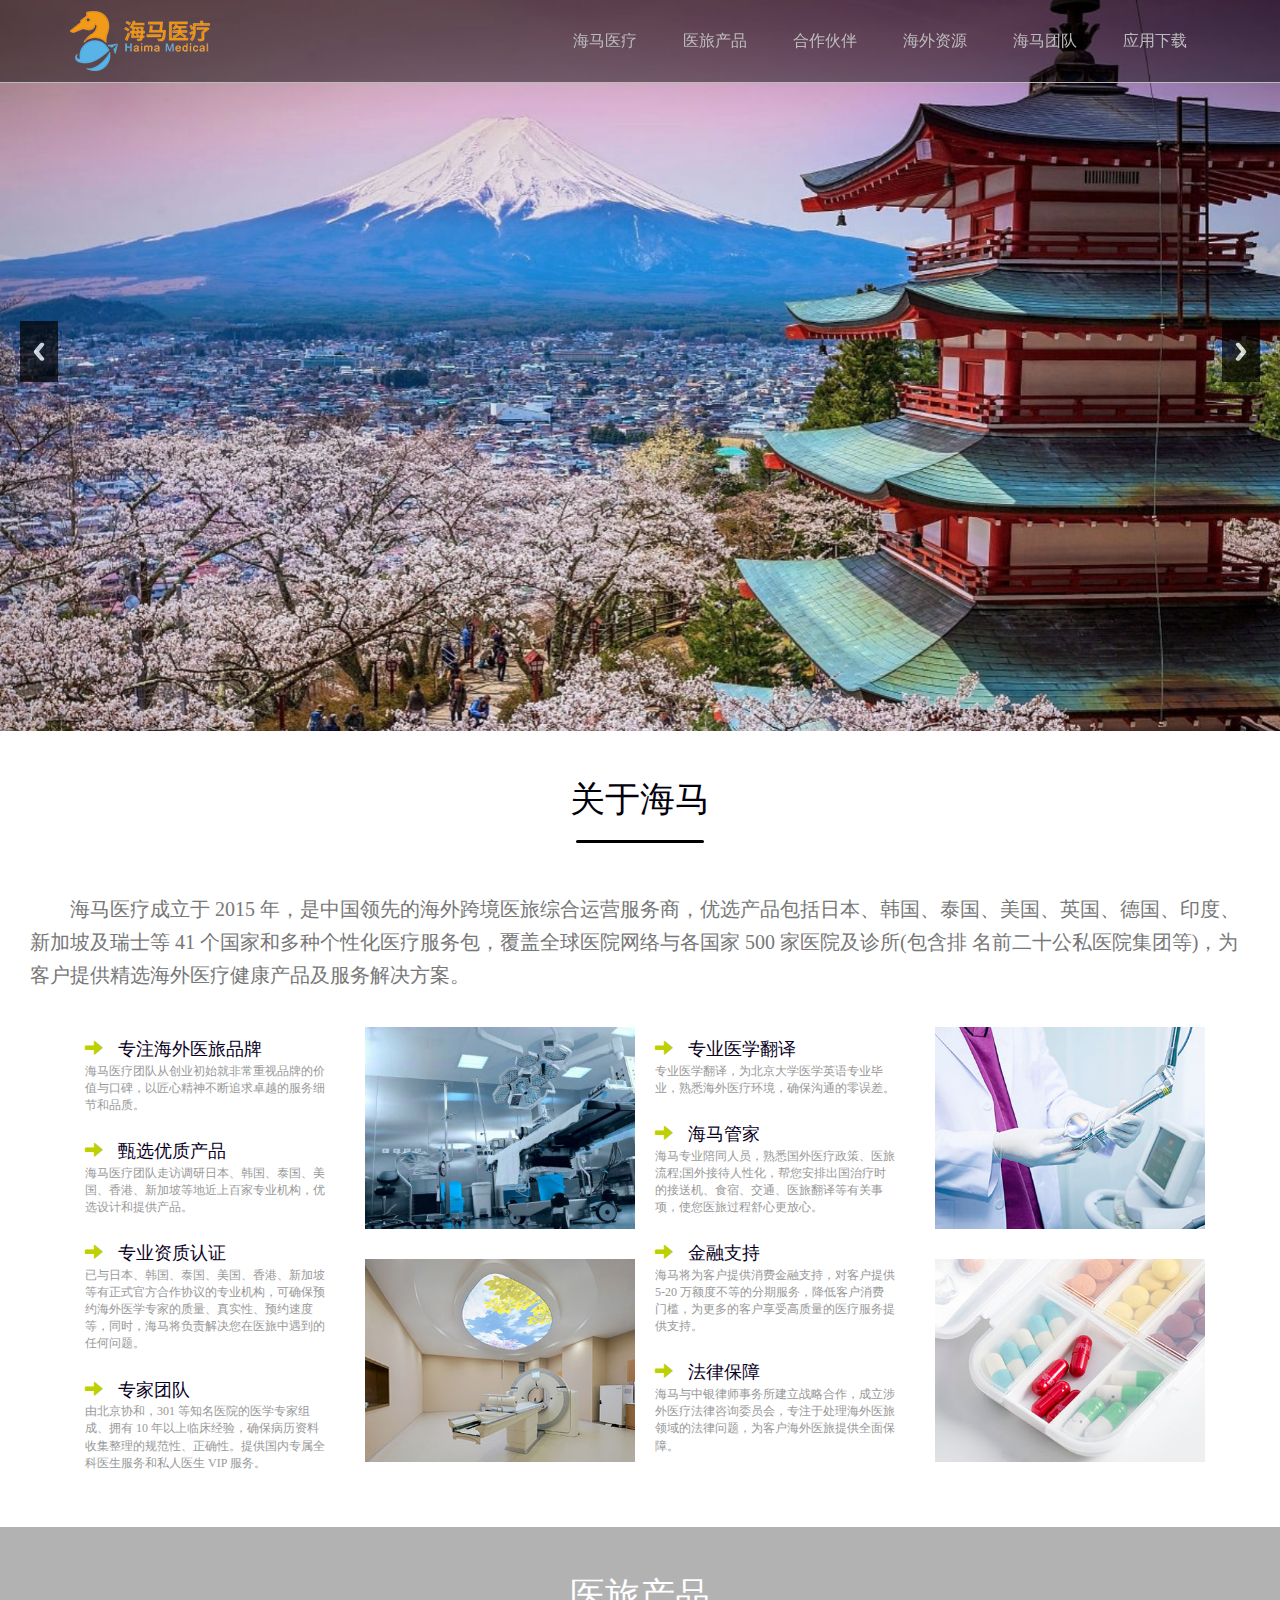
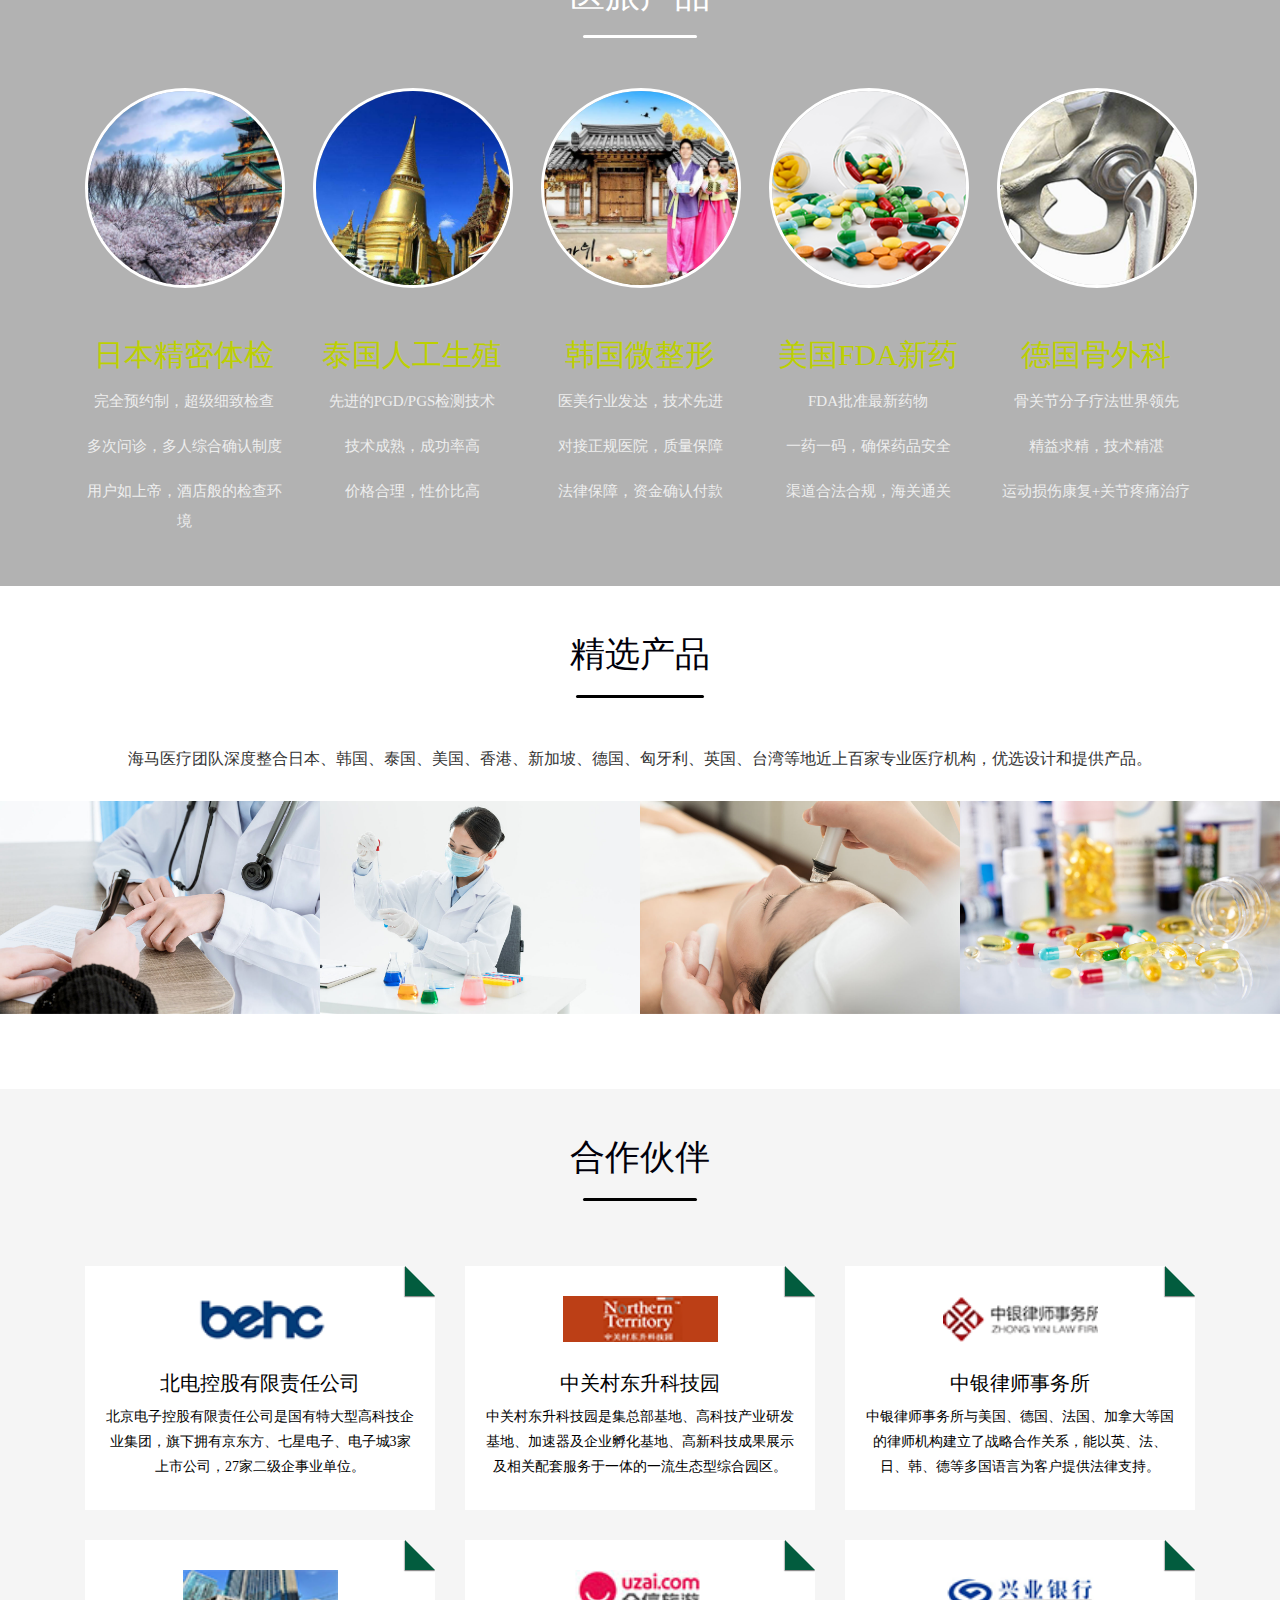
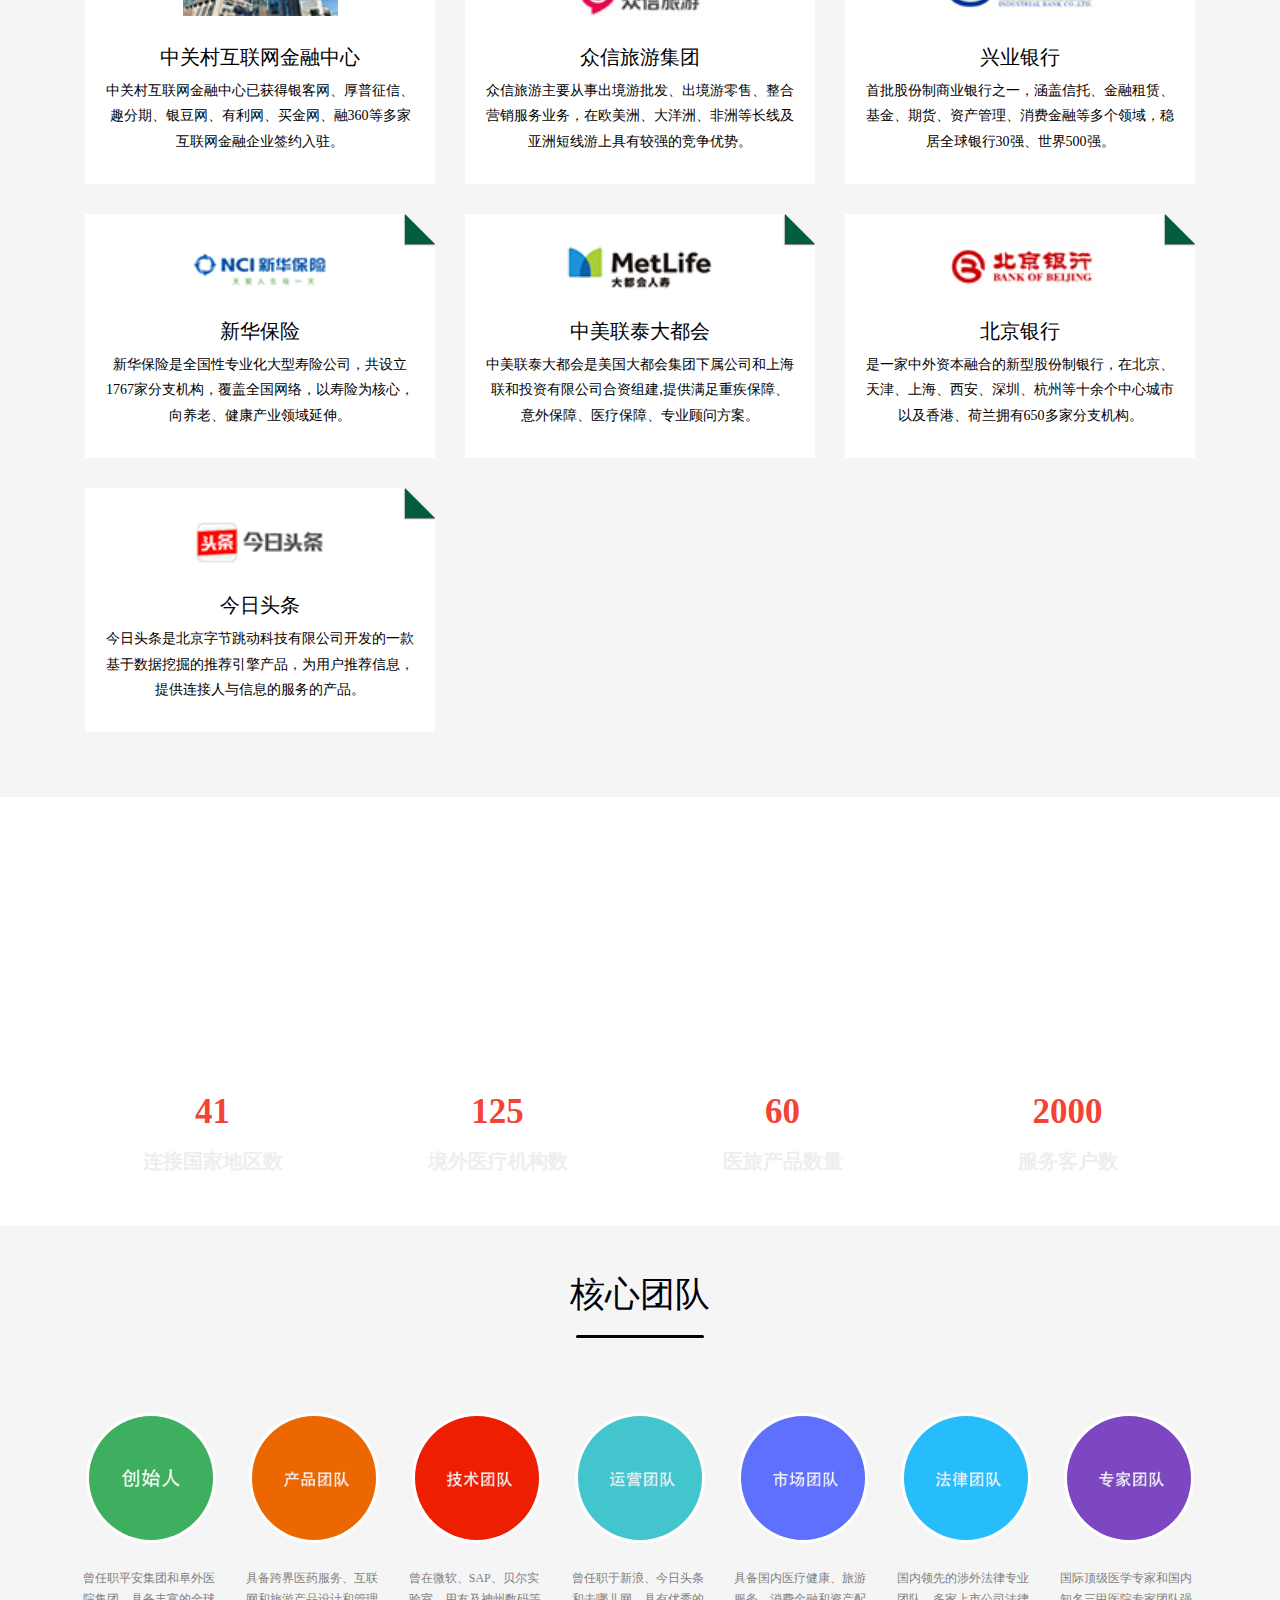
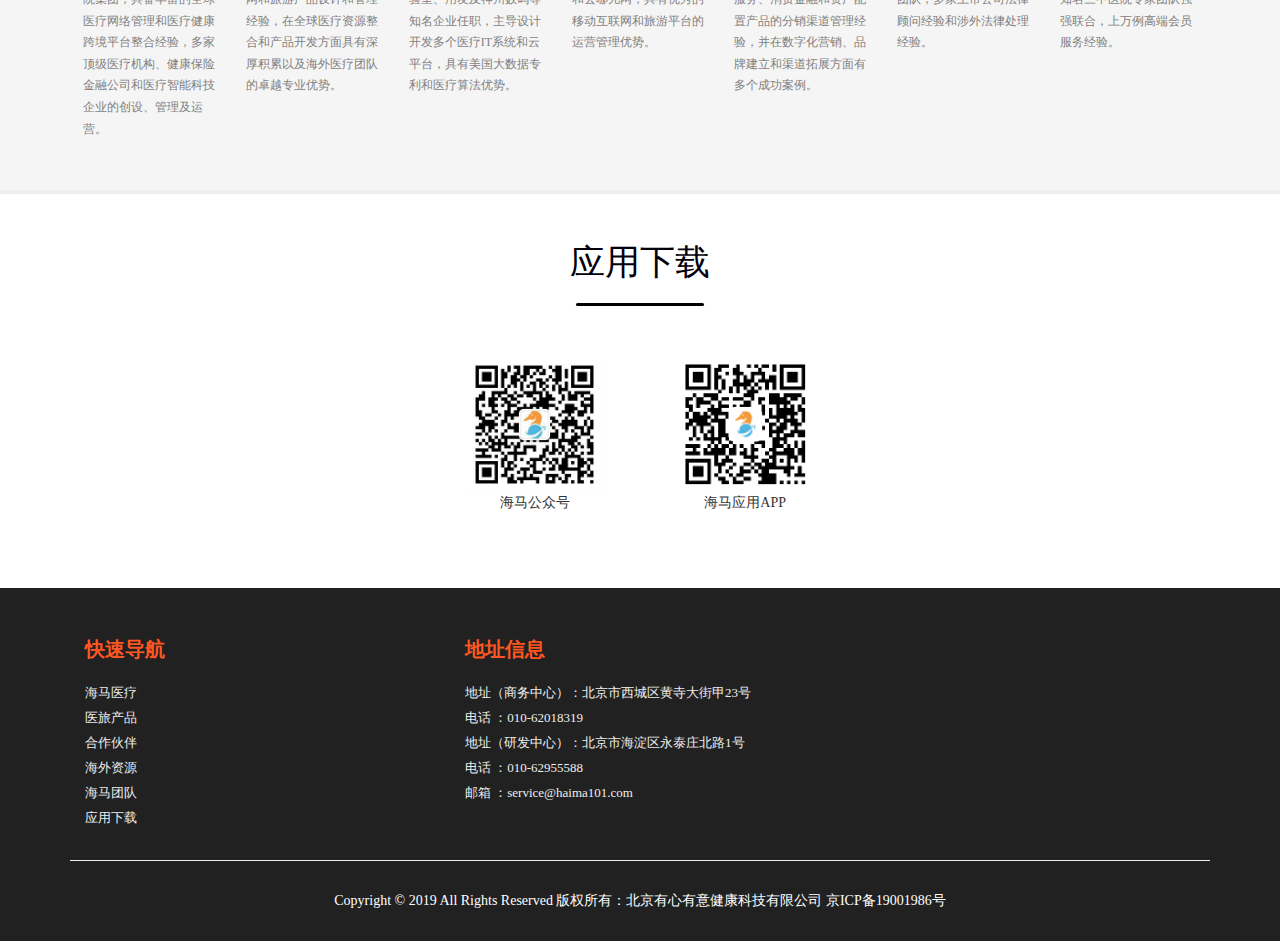
==== commit 376c25bc: "adjust" ====
--- a/index.html
+++ b/index.html
@@ -163,7 +163,7 @@
 			<div class="col-md-2 col-sm-3 real-w3grid">
 				<img src="images/i42.png" alt="Veg Mores">
 				<h3>德国骨外科</h3>
-				<p>骨关节分子疗法世界领先</p><p>精益求精，技术精湛</p><p>运动损伤康复+骨关节疼痛治疗</p>
+				<p>骨关节分子疗法世界领先</p><p>精益求精，技术精湛</p><p>运动损伤康复+关节疼痛治疗</p>
 			</div>
 			<div class="clearfix"></div>
 		</div>
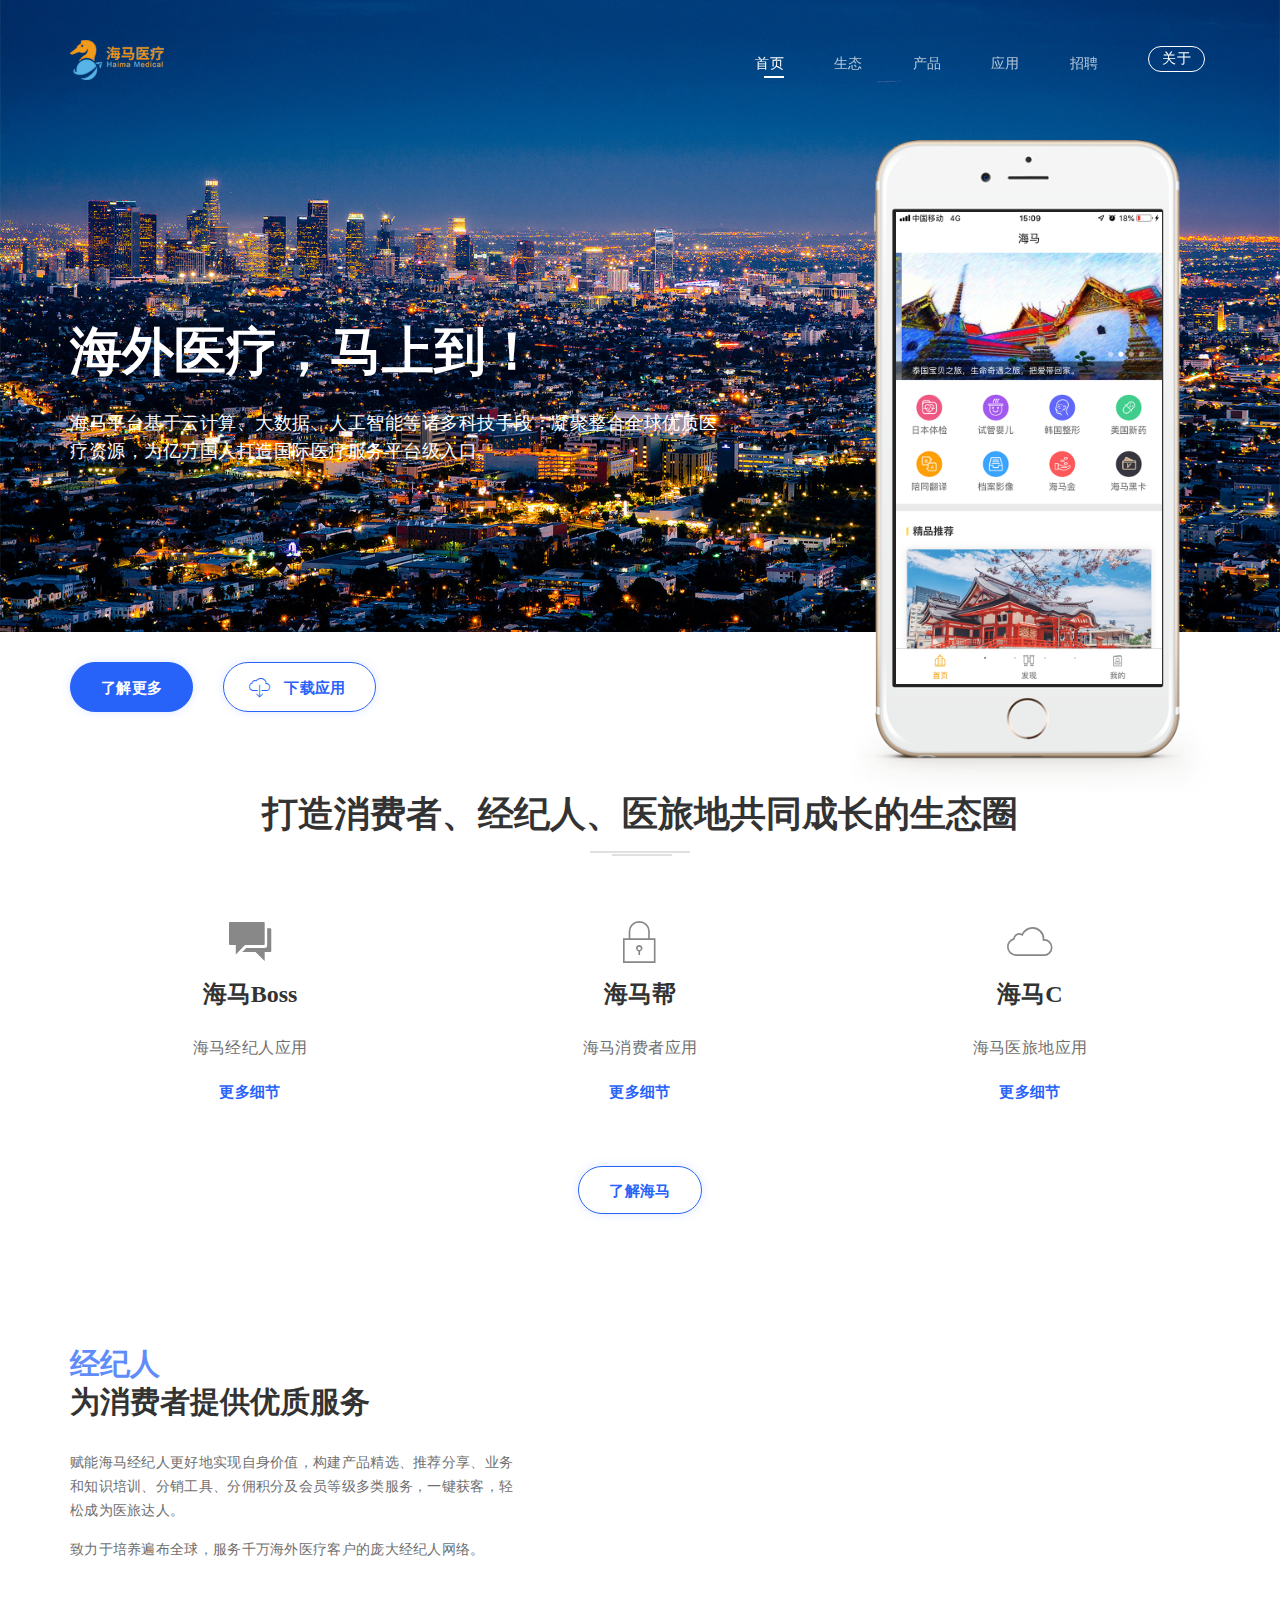
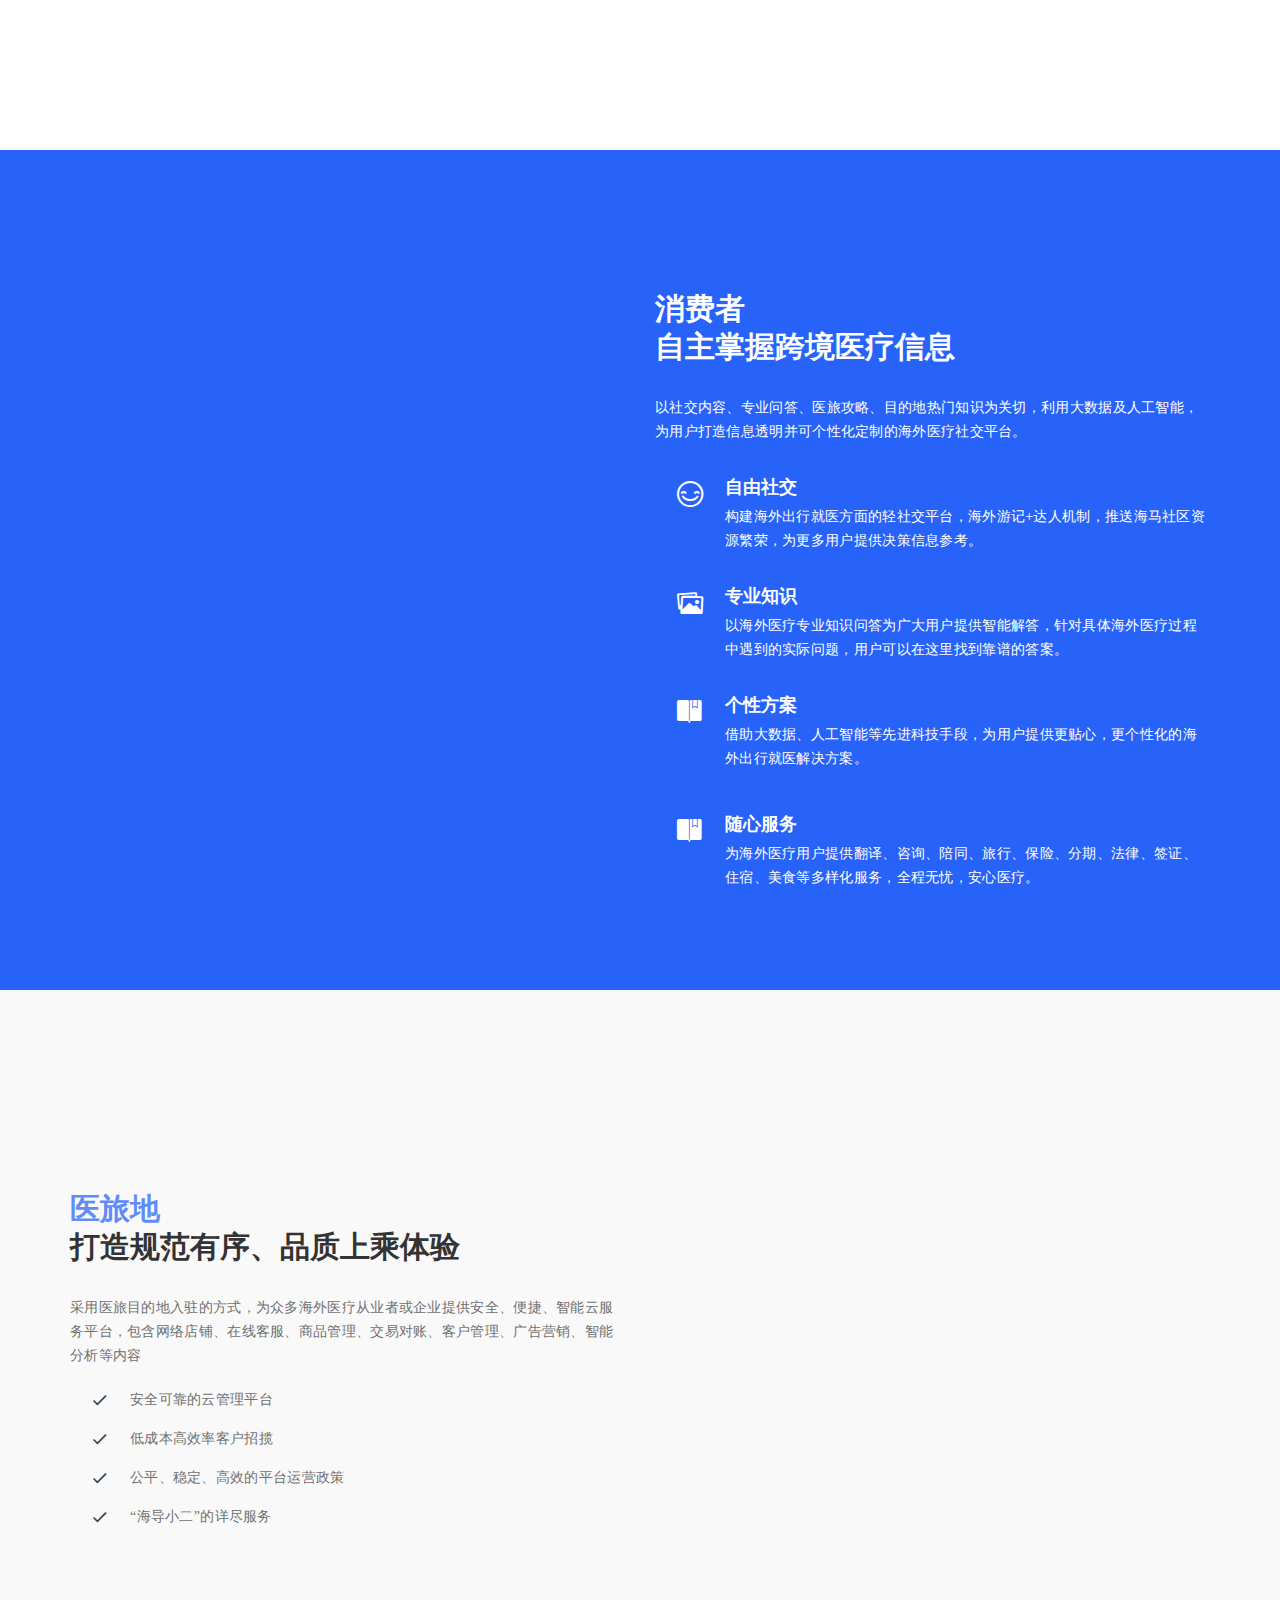
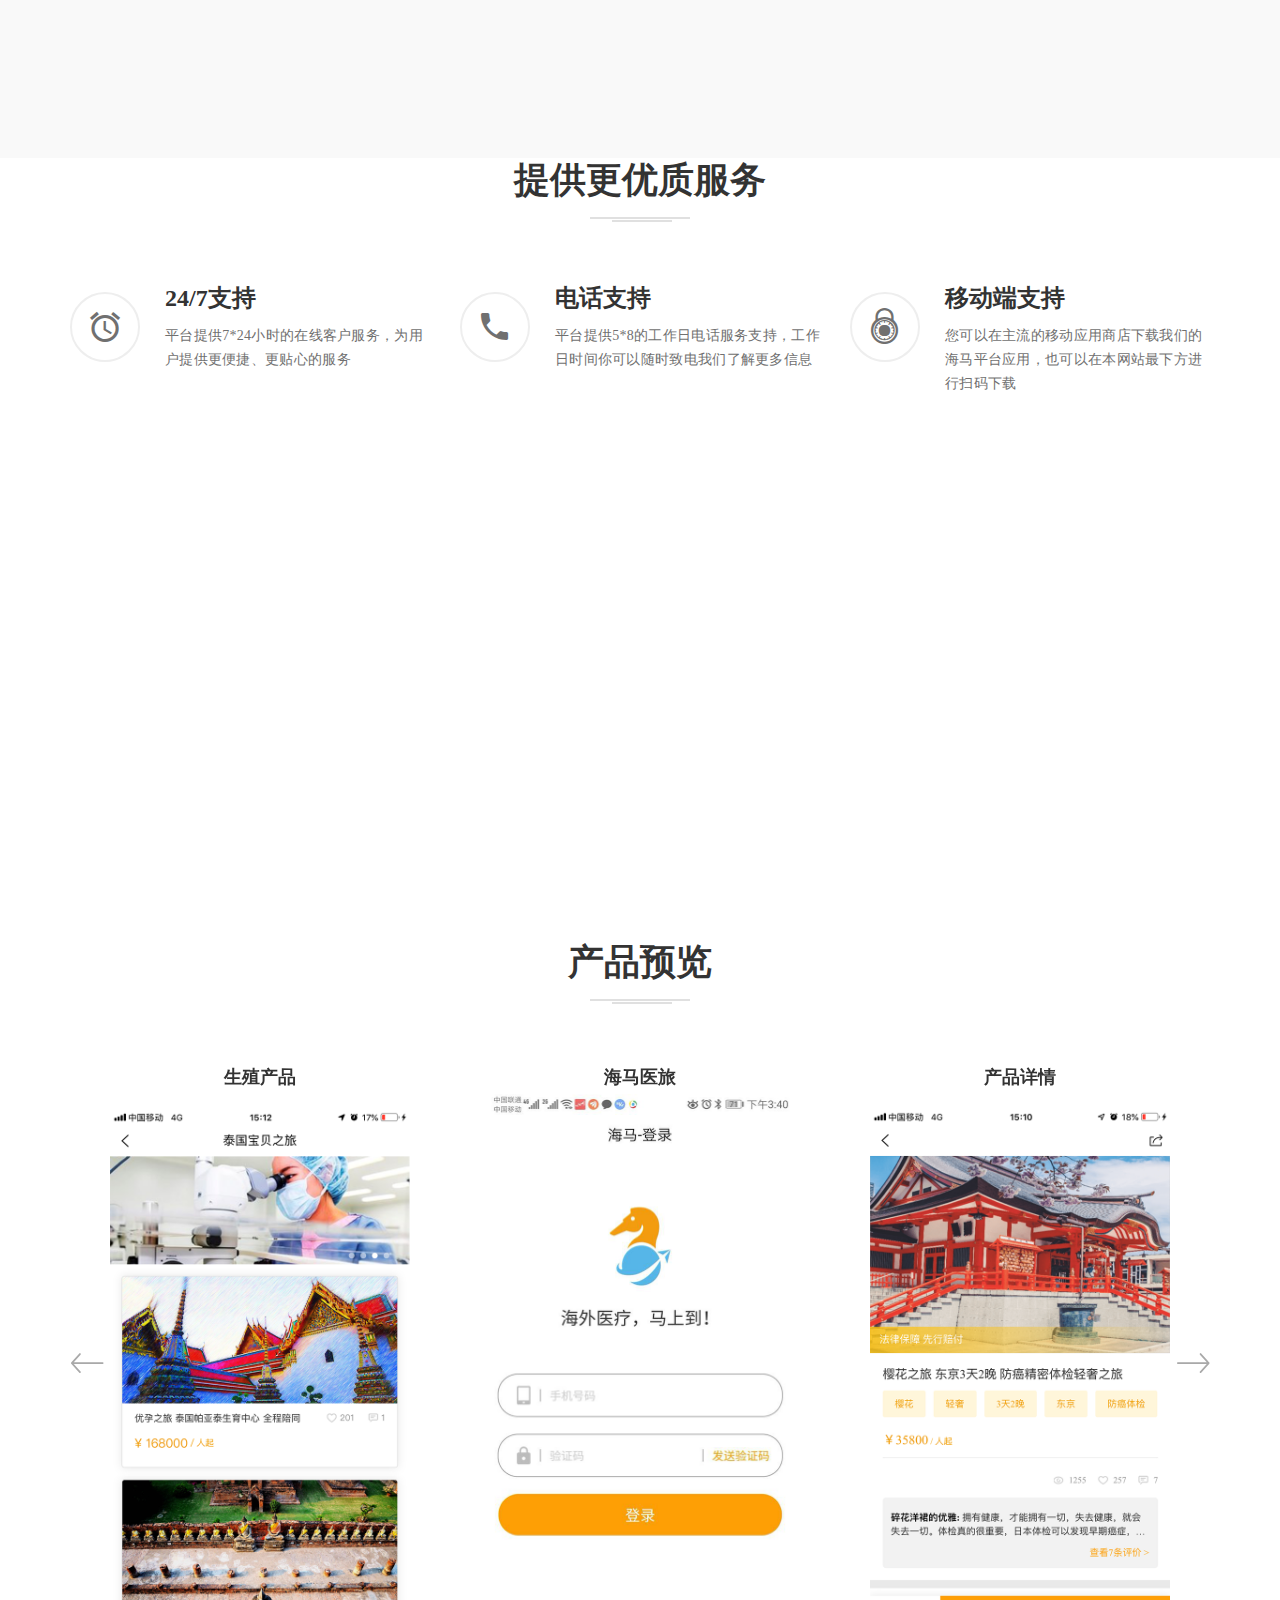
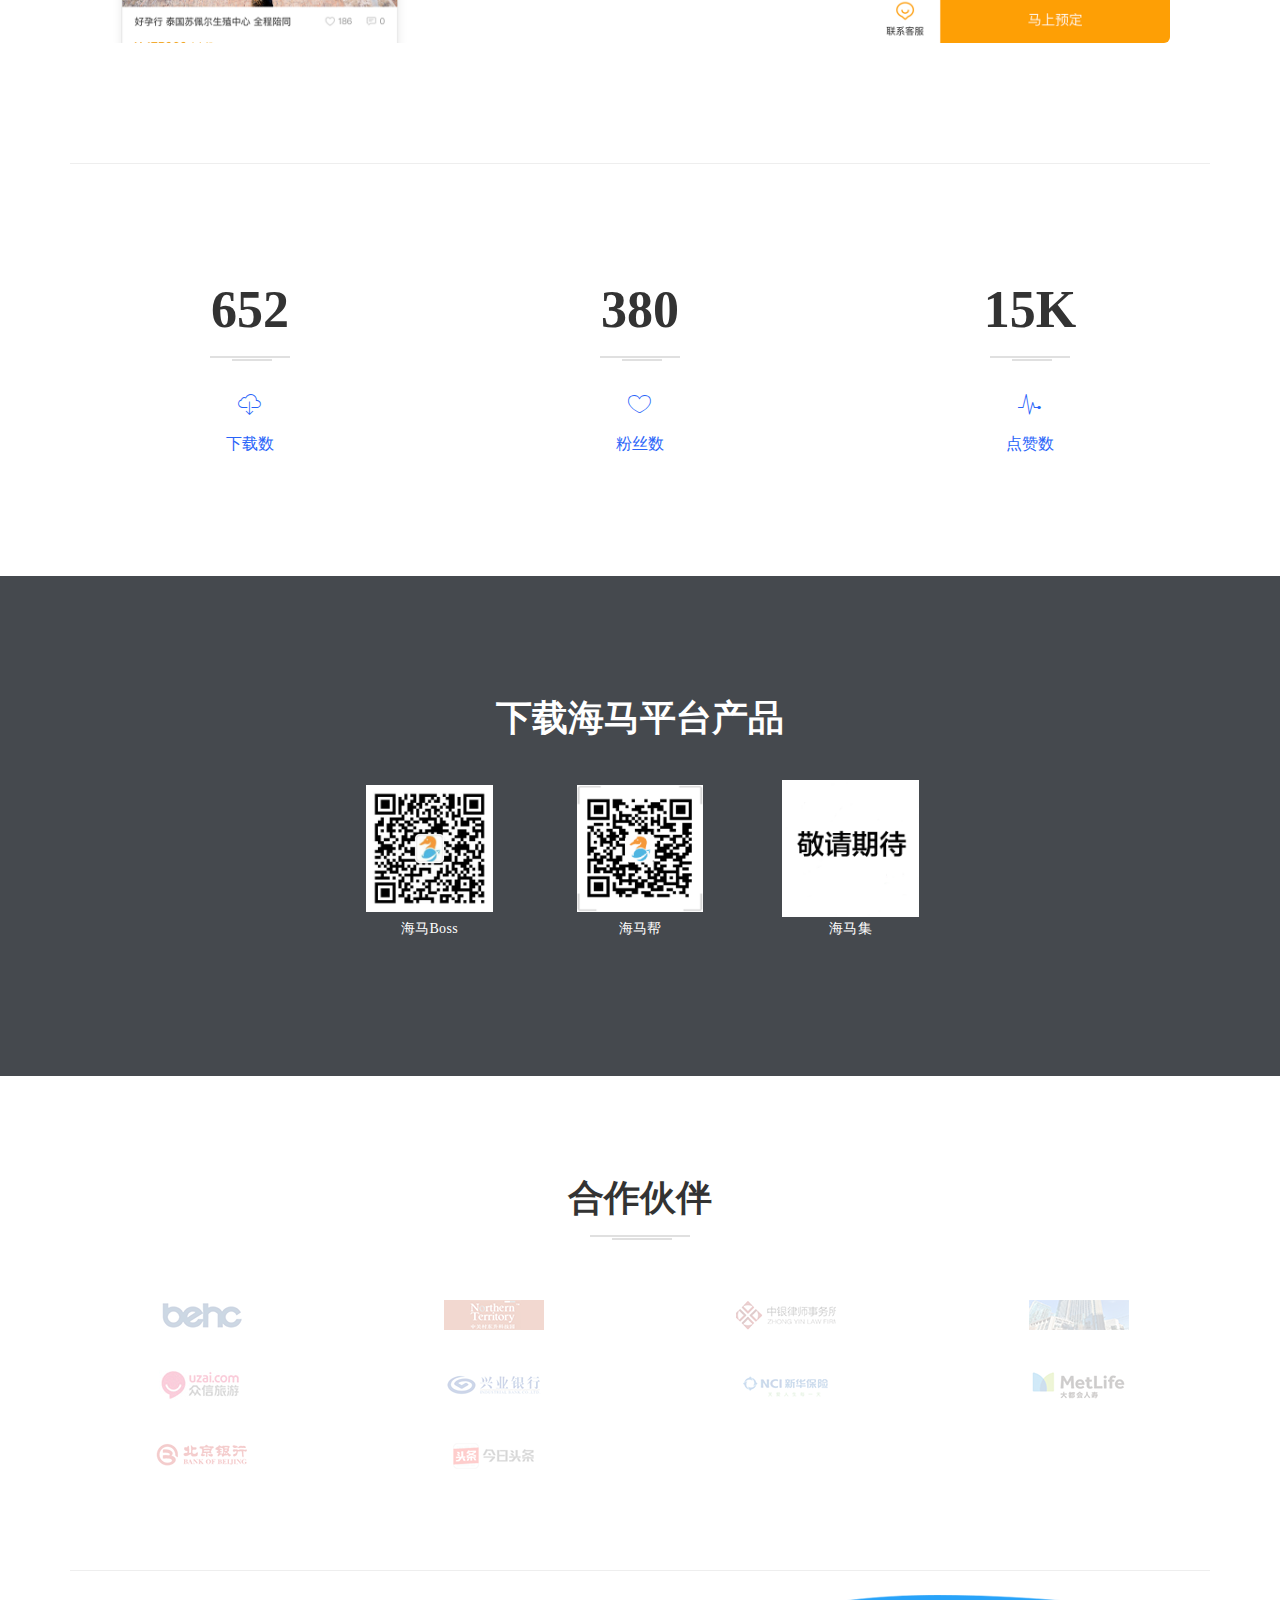
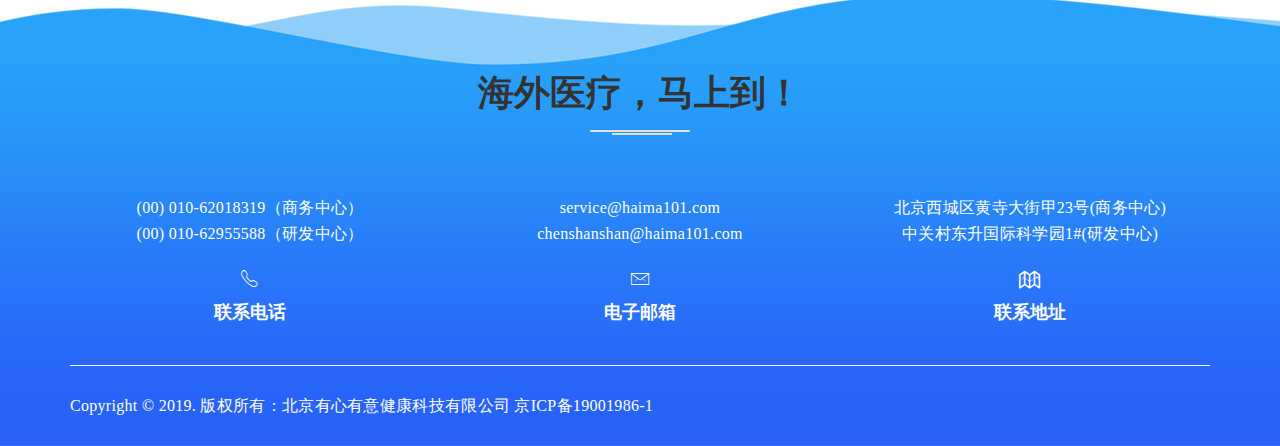
==== commit d2cc2b4f: "first commit" ====
--- a/index.html
+++ b/index.html
@@ -1,652 +1,781 @@
-<!DOCTYPE html>
-<html lang="en">
+﻿<!DOCTYPE html>
+<!--[if lt IE 7]><html class="ie ie6" lang="en"><![endif]-->
+<!--[if IE 7]><html class="ie ie7" lang="en"><![endif]-->
+<!--[if IE 8]><html class="ie ie8" lang="en"><![endif]-->
+<!--[if IE 9]><html class="ie9" lang="en"><![endif]-->
+<!--[if (gte IE 10)|!(IE)]><!--><html lang="en"><!--<![endif]-->
+
 <head>
+
+<!-- Your Basic Site Informations -->
 <title>海马医旅-跨境医疗-跨境旅游-出国看病-出国体检-精密体检-辅助生殖-医美-美容</title>
 <!-- For-SEO -->
 <meta name=”Keywords” Content=”海马医旅,跨境医疗,跨境旅游,出国看病,出国体检,精密体检,辅助生殖,医美,美容,日本,韩国,泰国″>
 <meta name=”Description” Content=”海马医旅是一家跨境医疗和旅游的服务商，主要包括日本精密体检，韩国医美，泰国辅助生殖”>
-<!-- For-Mobile-Apps -->
-<meta name="viewport" content="width=device-width, initial-scale=1">
-<meta http-equiv="Content-Type" content="text/html; charset=utf-8" />
-<meta name="keywords" content="" />
-<script type="application/x-javascript"> addEventListener("load", function() { setTimeout(hideURLbar, 0); }, false); function hideURLbar(){ window.scrollTo(0,1); } </script>
-<!-- //For-Mobile-Apps -->
-<!-- Custom-Stylesheet-Links -->
-<link rel="stylesheet" href="css/bootstrap.min.css" type="text/css" media="all"/> <!-- Bootstrap-Core-CSS -->
-<link rel="stylesheet" href="css/style.css" type="text/css" media="all" /> <!-- Index-Page-Styling -->
-<link rel="stylesheet" href="css/owl.carousel.css" type="text/css" media="all"/> <!-- Owl-Carousel-CSS -->
-<link rel="stylesheet" href="css/popuo-box.css" type="text/css" media="all"/> <!-- Popup-Box-CSS -->
-<link href="css/font-awesome.css" rel="stylesheet"> <!-- font-awesome icons -->
-<!-- //Custom-Stylesheet-Links -->
-<!-- Web-Fonts -->
-<link href='http://fonts.googleapis.com/css?family=Open+Sans:400,300,600,700' rel='stylesheet' type='text/css'>
-<link href='http://fonts.googleapis.com/css?family=Racing+Sans+One' rel='stylesheet' type='text/css'>
-<link href='http://fonts.googleapis.com/css?family=Raleway:400,300,500,600,700,800,900' rel='stylesheet' type='text/css'>
-<!-- //Web-Fonts -->
+<meta charset="UTF-8">
+<meta http-equiv="X-UA-Compatible" content="IE=edge">
+<meta name="author" content="海马医疗">
+
+<!-- Mobile Specific Meta -->
+<meta name="viewport" content="width=device-width, initial-scale=1, maximum-scale=1">
+
+<!-- Fonts -->
+<link href="https://fonts.googleapis.com/css?family=Lato:300,300i,400,700" rel="stylesheet" type="text/css">
+<link href="https://fonts.googleapis.com/css?family=Asap:400,400i,700" rel="stylesheet" type="text/css">
+
+<!-- Stylesheets -->
+<link rel="stylesheet" href="css/bootstrap.min.css">
+<link rel="stylesheet" href="css/ionicons.min.css">
+<link rel="stylesheet" href="css/slick.css">
+<link rel="stylesheet" href="css/slick-theme.css">
+<link rel="stylesheet" href="css/jquery.fancybox.css">
+<link rel="stylesheet" href="css/animate.min.css">
+<link rel="stylesheet" href="css/style.css">
+
+<!-- Custom Colors -->
+<!--<link rel="stylesheet" href="css/colors/green/color.css">-->
+<!--<link rel="stylesheet" href="css/colors/orange/color.css">-->
+<!--<link rel="stylesheet" href="css/colors/pink/color.css">-->
+<!--<link rel="stylesheet" href="css/colors/purple/color.css">-->
+<!--<link rel="stylesheet" href="css/colors/yellow/color.css">-->
+
+<!--[if lt IE 9]>
+	<script src="js/html5.js"></script>
+	<script src="js/respond.min.js"></script>
+<![endif]-->
+
+<!--[if lt IE 8]>
+	<link rel="stylesheet" href="css/ie-older.css">
+<![endif]-->
+
+<noscript><link rel="stylesheet" href="css/no-js.css"></noscript>
+
+<!-- Favicons -->
+<link rel="shortcut icon" href="images/favicon.ico">
+<link rel="apple-touch-icon" href="images/apple-touch-icon.png">
+<link rel="apple-touch-icon" sizes="72x72" href="images/apple-touch-icon-72x72.png">
+<link rel="apple-touch-icon" sizes="114x114" href="images/apple-touch-icon-114x114.png">
+
 </head>
 <body>
-	<!-- Header -->
-	<div class="w3layouts-header">
-		<!-- Navbar -->
-		<nav class="navbar navbar-default">
-			<div class="container">
-				<div class="navbar-header">
-					<a class="navbar-logo" href="index.html"><img src="images/logo.png" alt=""></a>
-				</div>
-				<div id="navbar" class="navbar-collapse collapse">
-					<ul class="nav navbar-nav navbar-right">
-						<li class="hover-effect"><a href="#about" class="scroll">海马医疗</a></li>
-						<li class="hover-effect"><a href="#product" class="scroll">医旅产品</a></li>
-						<li class="hover-effect"><a href="#fellow" class="scroll">合作伙伴</a></li>
-						<li class="hover-effect"><a href="#resource" class="scroll">海外资源</a></li>
-						<li class="hover-effect"><a href="#team" class="scroll">海马团队</a></li>
-						<li class="hover-effect"><a href="#download" class="scroll">应用下载</a></li>
-					</ul>
-				</div>
-			</div>
-		</nav>
-		<!-- //Navbar -->
-		<!-- Slider -->
-		<div class="slider">
-			<ul class="rslides" id="slider">
-				<li>
-					<img src="images/1.jpg" alt="Veg Mores">
-				</li>
-				<li>
-					<img src="images/2.jpg" alt="Veg Mores">
-				</li>
-				<li>
-					<img src="images/3.jpg" alt="Veg Mores">
-				</li>
-				<li>
-					<img src="images/4.jpg" alt="Veg Mores">
-				</li>
-				<li>
-					<img src="images/5.jpg" alt="Veg Mores">
-				</li>
+
+<!-- #header -->
+<header id="header">
+	<!-- #navigation -->
+	<nav id="navigation" class="navbar scrollspy">
+		
+		<!-- .container -->
+		<div class="container">
+			
+			<div class="navbar-brand">
+				<a href="index.html"><img src="images/logo.png" alt="Logo"></a> <!-- site logo -->
+			</div>
+			
+			<ul class="nav navbar-nav">
+				<li><a href="#header" class="smooth-scroll">首页</a></li>
+				<li><a href="#features" class="smooth-scroll">生态</a></li>
+				<!-- <li><a href="#testimonials" class="smooth-scroll">反馈</a></li> -->
+				<li><a href="#screenshots" class="smooth-scroll">产品</a></li>
+				<li><a href="#download" class="smooth-scroll">应用</a></li>
+				<li><a href="employer.html" class="smooth-scroll">招聘</a></li>
+				<li class="menu-btn"><a href="about.html">关于</a></li>
 			</ul>
-		</div>
-		<!-- //Slider -->
-	</div>
-	<!-- //Header -->
-	<!-- About -->
-	<div id="about" class="about">
-		<h1>关于海马</h1>
-		<div class="w3-agileitsline"></div>
-		<h4>海马医疗成立于 2015 年，是中国领先的海外跨境医旅综合运营服务商，优选产品包括日本、韩国、泰国、美国、英国、德国、印度、新加坡及瑞士等 41 个国家和多种个性化医疗服务包，覆盖全球医院网络与各国家 500 家医院及诊所(包含排 名前二十公私医院集团等)，为客户提供精选海外医疗健康产品及服务解决方案。</h4>
-		<div class="container">
-			<div class="about-agileinfo">
-				<div class="col-md-6 about-agileinfo-grid">
-					<div class="about-agileinfo-list1">
-						<ul>
-							<li><span class="glyphicon glyphicon-arrow-right" aria-hidden="true"></span>
-								专注海外医旅品牌
-								<p>海马医疗团队从创业初始就非常重视品牌的价值与口碑，以匠心精神不断追求卓越的服务细节和品质。</p>
-							</li>
-							<li><span class="glyphicon glyphicon-arrow-right" aria-hidden="true"></span>
-								甄选优质产品
-								<p>海马医疗团队走访调研日本、韩国、泰国、美国、香港、新加坡等地近上百家专业机构，优选设计和提供产品。</p>
-							</li>
-							<li><span class="glyphicon glyphicon-arrow-right" aria-hidden="true"></span>
-								专业资质认证
-								<p>已与日本、韩国、泰国、美国、香港、新加坡等有正式官方合作协议的专业机构，可确保预约海外医学专家的质量、真实性、预约速度等，同时，海马将负责解决您在医旅中遇到的任何问题。</p>
-							</li>
-							<li><span class="glyphicon glyphicon-arrow-right" aria-hidden="true"></span>
-								专家团队
-								<p>由北京协和，301 等知名医院的医学专家组成、拥有 10 年以上临床经验，确保病历资料收集整理的规范性、正确性。提供国内专属全科医生服务和私人医生 VIP 服务。</p>
-							</li>
-						</ul>
-					</div>
-					<div class="about-agileinfo-image">
-						<img src="images/about-1.jpg" alt="关于图片1">
-						<img src="images/about-2.jpg" alt="关于图片2">
-					</div>
-					<div class="clearfix"></div>
-				</div>
-				<div class="col-md-6 about-agileinfo-grid">
-					<div class="about-agileinfo-list2">
-						<ul>
-							<li><span class="glyphicon glyphicon-arrow-right" aria-hidden="true"></span>
-								专业医学翻译
-								<p>专业医学翻译，为北京大学医学英语专业毕业，熟悉海外医疗环境，确保沟通的零误差。</p>
-							</li>
-							<li><span class="glyphicon glyphicon-arrow-right" aria-hidden="true"></span>
-								海马管家
-								<p>海马专业陪同人员，熟悉国外医疗政策、医旅流程;国外接待人性化，帮您安排出国治疗时的接送机、食宿、交通、医旅翻译等有关事项，使您医旅过程舒心更放心。</p>
-							</li>
-							<li><span class="glyphicon glyphicon-arrow-right" aria-hidden="true"></span>
-								金融支持
-								<p>海马将为客户提供消费金融支持，对客户提供 5-20 万额度不等的分期服务，降低客户消费门槛，为更多的客户享受高质量的医疗服务提供支持。</p>
-							</li>
-							<li><span class="glyphicon glyphicon-arrow-right" aria-hidden="true"></span>
-								法律保障
-								<p>海马与中银律师事务所建立战略合作，成立涉外医疗法律咨询委员会，专注于处理海外医旅领域的法律问题，为客户海外医旅提供全面保障。</p>
-							</li>
-						</ul>
-					</div>
-					<div class="about-agileinfo-image">
-						<img src="images/about-3.jpg" alt="关于图片3">
-						<img src="images/about-4.jpg" alt="关于图片4">
-					</div>
-					<div class="clearfix"></div>
+			
+		</div>
+		<!-- .container end -->
+		
+	</nav>
+	<!-- #navigation end -->
+	
+	<!-- .header-content -->
+	<div class="header-content">
+		
+		<!-- .container -->
+		<div class="container">
+			
+			<!-- .row -->
+			<div class="row header-row">
+				
+				<div class="col-sm-7 col-md-8 col-lg-7">
+					<div class="header-txt">
+						<a href="advertise.html">
+							<h1>海外医疗，马上到！</h1>
+							<p>海马平台基于云计算、大数据、人工智能等诸多科技手段，凝聚整合全球优质医疗资源，为亿万国人打造国际医疗服务平台级入口。</p>
+						</a>
+					</div>
+					<div class="header-btn">
+						<a href="#" class="btn-custom">了解更多</a>
+						<a href="#download" class="btn-custom btn-border btn-icon smooth-scroll"><i class="ion ion-ios-cloud-download-outline"></i>下载应用</a>
+					</div>
+				</div>
+				
+				<div class="col-sm-5 col-md-4 col-lg-offset-1 header-img">
+					<div class="carousel-slider header-slider animation" data-animation="animation-fade-in-down">
+						<div><img src="images/content/sliders/1.jpg" alt="Image 1"></div>
+						<div><img src="images/content/sliders/2.jpg" alt="Image 2"></div>
+						<div><img src="images/content/sliders/3.jpg" alt="Image 3"></div>
+						<div><img src="images/content/sliders/4.jpg" alt="Image 4"></div>
+					</div>
+				</div>
+				
+			</div>
+			<!-- .row end -->
+			
+		</div>
+		<!-- .container end -->
+		
+	</div>
+	<!-- .header-content end -->
+	
+	<div class="header-bg" style="background-image:url(images/content/bg/1.jpg);">
+		<!-- <div class="header-bg-overlay"></div> -->
+	</div>
+	
+</header>
+<!-- #header end -->
+
+<!-- #features -->
+<div id="features" class="section-wrap">
+	
+	<!-- .container -->
+	<div class="container">
+		
+		<div class="post-heading-center">
+			<h2>打造消费者、经纪人、医旅地共同成长的生态圈</h2>
+		</div>
+		
+		<!-- .row -->
+		<div class="row padding-bottom20">
+			
+			<div class="col-sm-4"> <!-- 1 -->
+				<div class="affa-feature-icon">
+					<i class="ion ion-android-chat"></i>
+					<h4>海马Boss</h4>
+					<p>海马经纪人应用</p>
+					<a href="#" class="link-more">更多细节</a>
+				</div>
+			</div>
+			
+			<div class="col-sm-4"> <!-- 2 -->
+				<div class="affa-feature-icon">
+					<i class="ion ion-ios-locked-outline"></i>
+					<h4>海马帮</h4>
+					<p>海马消费者应用</p>
+					<a href="#" class="link-more">更多细节</a>
+				</div>
+			</div>
+			
+			<div class="col-sm-4"> <!-- 3 -->
+				<div class="affa-feature-icon">
+					<i class="ion ion-ios-cloud-outline"></i>
+					<h4>海马C</h4>
+					<p>海马医旅地应用</p>
+					<a href="#" class="link-more">更多细节</a>
+				</div>
+			</div>
+			
+		</div>
+		<!-- .row end -->
+		
+		<div class="text-center">
+			<a href="#" class="btn-custom btn-border">了解海马</a>
+		</div>
+		
+	</div>
+	<!-- .container end -->
+	
+	<!-- .container-wrap -->
+	<div class="container-wrap container-padding100">
+		
+		<div class="container">
+			<div class="row">
+				<div class="col-md-6 col-lg-5 col-txt text-center-sm text-center-xs margin-bottom40-sm margin-bottom40-xs">
+					<div class="post-heading-left">
+						<h2><strong>经纪人</strong><br>为消费者提供优质服务</h2>
+					</div>
+					<p>赋能海马经纪人更好地实现自身价值，构建产品精选、推荐分享、业务和知识培训、分销工具、分佣积分及会员等级多类服务，一键获客，轻松成为医旅达人。</p>
+					<p>致力于培养遍布全球，服务千万海外医疗客户的庞大经纪人网络。</p>
+				</div>
+			</div>
+		</div>
+		
+		<div class="col-pull-right">
+			<figure class="img-layers3 img-pull-left">
+				<div class="img-layer-lg">
+					<img src="images/content/landing/feature-1.png" alt="Image Large" class="animation" data-animation="animation-fade-in-right">
+				</div>
+				<div class="img-layer-md">
+					<img src="images/content/landing/feature-2.png" alt="Image Mediun" class="animation" data-animation="animation-fade-in-left" data-delay="300">
+				</div>
+				<div class="img-layer-sm">
+					<img src="images/content/landing/feature-3.png" alt="Image Small" class="animation" data-animation="animation-fade-in-down" data-delay="600">
+				</div>
+			</figure>
+		</div>
+		
+	</div>
+	<!-- .container-wrap end -->
+	
+	<!-- .container-padding -->
+	<div class="container-padding10060 bg-color">
+		
+		<!-- .container -->
+		<div class="container">
+			
+			<!-- .row -->
+			<div class="row">
+				
+				<div class="col-sm-8 col-md-5 col-sm-offset-2 col-md-offset-0 margin-bottom20">
+					<figure class="img-layers img-layer-right-front">
+						<div class="img-layer-left">
+							<img src="images/content/landing/feature-4.png" alt="Image Left" class="animation" data-animation="animation-fade-in-left">
+						</div>
+						<div class="img-layer-right">
+							<img src="images/content/landing/feature-5.png" alt="Image Right" class="animation" data-animation="animation-fade-in-right" data-delay="400">
+						</div>
+					</figure>
+				</div>
+				
+				<div class="col-sm-10 col-md-7 col-lg-6 col-sm-offset-1 col-md-offset-0 col-lg-offset-1">
+					<div class="text-wrap40 text-center-sm text-center-xs">
+						<div class="post-heading-left">
+							<h2><strong>消费者</strong><br>自主掌握跨境医疗信息</h2>
+						</div>
+						
+						<p class="margin-bottom30">以社交内容、专业问答、医旅攻略、目的地热门知识为关切，利用大数据及人工智能，为用户打造信息透明并可个性化定制的海外医疗社交平台。</p>
+						
+						<div class="affa-feature-icon-left margin-bottom30"> <!-- 1 -->
+							<i class="ion ion-happy-outline"></i>
+							<h4>自由社交</h4>
+							<p>构建海外出行就医方面的轻社交平台，海外游记+达人机制，推送海马社区资源繁荣，为更多用户提供决策信息参考。</p>
+						</div>
+						
+						<div class="affa-feature-icon-left margin-bottom30"> <!-- 2 -->
+							<i class="ion ion-images"></i>
+							<h4>专业知识</h4>
+							<p>以海外医疗专业知识问答为广大用户提供智能解答，针对具体海外医疗过程中遇到的实际问题，用户可以在这里找到靠谱的答案。</p>
+						</div>
+						<div class="affa-feature-icon-left"> <!-- 3 -->
+							<i class="ion ion-ios-bookmarks"></i>
+							<h4>个性方案</h4>
+							<p>借助大数据、人工智能等先进科技手段，为用户提供更贴心，更个性化的海外出行就医解决方案。</p>
+						</div>
+						<div class="affa-feature-icon-left"> <!-- 3 -->
+							<i class="ion ion-ios-bookmarks"></i>
+							<h4>随心服务</h4>
+							<p>为海外医疗用户提供翻译、咨询、陪同、旅行、保险、分期、法律、签证、住宿、美食等多样化服务，全程无忧，安心医疗。</p>
+						</div>
+					</div>
+				</div>
+				
+			</div>
+			<!-- .row end -->
+			
+		</div>
+		<!-- .container end -->
+		
+	</div>
+	<!-- .container-padding end -->
+	
+	<!-- .container-padding -->
+	<div class="container-padding10060 bg-grey">
+		
+		<!-- .container -->
+		<div class="container">
+			
+			<!-- .row -->
+			<div class="row">
+				
+				<div class="col-sm-6 col-md-7 col-lg-6 margin-bottom40">
+					<div class="text-wrap100">
+						<div class="post-heading-left text-center-xs">
+							<h2><strong>医旅地</strong><br>打造规范有序、品质上乘体验</h2>
+						</div>
+						<p>采用医旅目的地入驻的方式，为众多海外医疗从业者或企业提供安全、便捷、智能云服务平台，包含网络店铺、在线客服、商品管理、交易对账、客户管理、广告营销、智能分析等内容</p>
+						<div class="list-icon margin-bottom0">
+							<ul>
+								<li><i class="ion ion-android-done"></i> 安全可靠的云管理平台</li>
+								<li><i class="ion ion-android-done"></i> 低成本高效率客户招揽</li>
+								<li><i class="ion ion-android-done"></i> 公平、稳定、高效的平台运营政策</li>
+								<li><i class="ion ion-android-done"></i> “海导小二”的详尽服务</li>
+							</ul>
+						</div>
+					</div>
+				</div>
+				
+				<div class="col-sm-6 col-md-5 col-lg-offset-1 margin-bottom40">
+					<figure class="img-layers2 img-layer-left-front">
+						<div class="img-layer-left">
+							<img src="images/content/landing/feature-6.png" alt="Image Left" class="animation" data-animation="animation-fade-in-left" data-delay="400">
+						</div>
+						<div class="img-layer-right">
+							<img src="images/content/landing/feature-7.png" alt="Image Right" class="animation" data-animation="animation-fade-in-right">
+						</div>
+					</figure>
+				</div>
+				
+			</div>
+			<!-- .row end -->
+			
+		</div>
+		<!-- .container end -->
+		
+	</div>
+	<!-- .container-padding end -->
+	
+</div>
+<!-- #features end -->
+
+<!-- #features2 -->
+<div id="features2">
+	
+	<!-- .container -->
+	<div class="container">
+		
+		<div class="post-heading-center">
+			<h2>提供更优质服务</h2>
+		</div>
+		
+		<!-- .row -->
+		<div class="row padding-bottom40">
+			
+			<div class="col-sm-4"> <!-- 1 -->
+				<div class="affa-feature-icon-left2">
+					<i class="ion ion-android-alarm-clock"></i>
+					<h4>24/7支持</h4>
+					<p>平台提供7*24小时的在线客户服务，为用户提供更便捷、更贴心的服务</p>
+				</div>
+			</div>
+			
+			<div class="col-sm-4"> <!-- 2 -->
+				<div class="affa-feature-icon-left2">
+					<i class="ion ion-android-call"></i>
+					<h4>电话支持</h4>
+					<p>平台提供5*8的工作日电话服务支持，工作日时间你可以随时致电我们了解更多信息</p>
+				</div>
+			</div>
+			
+			<div class="col-sm-4"> <!-- 3 -->
+				<div class="affa-feature-icon-left2">
+					<i class="ion ion-lock-combination"></i>
+					<h4>移动端支持</h4>
+					<p>您可以在主流的移动应用商店下载我们的海马平台应用，也可以在本网站最下方进行扫码下载</p>
+				</div>
+			</div>
+			
+		</div>
+		<!-- .row end -->
+		
+		<!-- .row -->
+		<div class="row">
+			
+			<div class="col-md-10 col-md-offset-1">
+				<div class="img-layers-wrap">
+					<figure class="img-layers4 img-md-left">
+						<div class="img-layer-lg">
+							<img src="images/content/landing/feature-1.png" alt="Image Large" class="animation" data-animation="animation-fade-in-up">
+						</div>
+						<div class="img-layer-md">
+							<img src="images/content/landing/feature-8.png" alt="Image Medium" class="animation" data-animation="animation-fade-in-up" data-delay="300">
+						</div>
+						<div class="img-layer-sm">
+							<img src="images/content/landing/feature-3.png" alt="Image Small" class="animation" data-animation="animation-fade-in-up" data-delay="600">
+						</div>
+					</figure>
+				</div>
+			</div>
+			
+		</div>
+		<!-- .row end -->
+		
+	</div>
+	<!-- .container end -->
+	
+</div>
+<!-- #features2 end -->
+
+<!-- #screenshots -->
+<div id="screenshots" class="container-padding100">
+	
+	<!-- .container -->
+	<div class="container">
+		
+		<div class="post-heading-center">
+			<h2>产品预览</h2>
+		</div>
+		
+		<div class="carousel-slider gallery-slider">
+			<div class="slick-slide"> <!-- 1 -->
+				<div class="img-hover">
+					<h4>海马医旅</h4>
+					<a href="images/content/screenshots/1.png" class="fancybox" data-fancybox-group="images_gallery" title="Account Login Form">
+						<figure>
+							<img src="images/content/screenshots/1.png" alt="Account Login Form">
+							<div class="hover-masked"></div>
+						</figure>
+					</a>
+				</div>
+			</div>
+			
+			<div class="slick-slide"> <!-- 2 -->
+				<div class="img-hover">
+					<h4>产品详情</h4>
+					<a href="images/content/screenshots/2.png" class="fancybox" data-fancybox-group="images_gallery" title="Installation Guide">
+						<figure>
+							<img src="images/content/screenshots/2.png" alt="Installation Guide">
+							<div class="hover-masked"></div>
+						</figure>
+					</a>
+				</div>
+			</div>
+			
+			<div class="slick-slide"> <!-- 3 -->
+				<div class="img-hover">
+					<h4>社区内容</h4>
+					<a href="images/content/screenshots/3.png" class="fancybox" data-fancybox-group="images_gallery" title="Profile Dashboard">
+						<figure>
+							<img src="images/content/screenshots/3.png" alt="Profile Dashboard">
+							<div class="hover-masked"></div>
+						</figure>
+					</a>
+				</div>
+			</div>
+			
+			<div class="slick-slide"> <!-- 4 -->
+				<div class="img-hover">
+					<h4>推荐首页</h4>
+					<a href="images/content/screenshots/4.png" class="fancybox" data-fancybox-group="images_gallery" title="Music Background">
+						<figure>
+							<img src="images/content/screenshots/4.png" alt="Music Background">
+							<div class="hover-masked"></div>
+						</figure>
+					</a>
+				</div>
+			</div>
+			
+			<div class="slick-slide"> <!-- 5 -->
+				<div class="img-hover">
+					<h4>个人信息</h4>
+					<a href="images/content/screenshots/5.png" class="fancybox" data-fancybox-group="images_gallery" title="Answer Questions">
+						<figure>
+							<img src="images/content/screenshots/5.png" alt="Answer Questions">
+							<div class="hover-masked"></div>
+						</figure>
+					</a>
+				</div>
+			</div>
+			
+			<div class="slick-slide"> <!-- 6 -->
+				<div class="img-hover">
+					<h4>生殖产品</h4>
+					<a href="images/content/screenshots/6.png" class="fancybox" data-fancybox-group="images_gallery" title="Minimalize Player">
+						<figure>
+							<img src="images/content/screenshots/6.png" alt="Minimalize Player">
+							<div class="hover-masked"></div>
+						</figure>
+					</a>
+				</div>
+			</div>
+		</div>
+		
+	</div>
+	<!-- .container end -->
+	
+</div>
+<!-- #screenshots end -->
+
+<div class="container">
+	<div class="sep-border"></div> <!-- separator -->
+</div>
+
+<!-- #counter -->
+<div id="counter" class="container-padding12080">
+	
+	<!-- .container -->
+	<div class="container">
+		
+		<!-- .row -->
+		<div class="row">
+			
+			<div class="col-sm-4"> <!-- 1 -->
+				<div class="affa-counter-txt">
+					<h4><span>652</span></h4>
+					<i class="ion ion-ios-cloud-download-outline"></i>
+					<p>下载数</p>
+				</div>
+			</div>
+			
+			<div class="col-sm-4"> <!-- 2 -->
+				<div class="affa-counter-txt">
+					<h4><span>380</span></h4>
+					<i class="ion ion-ios-heart-outline"></i>
+					<p>粉丝数</p>
+				</div>
+			</div>
+			
+			<div class="col-sm-4"> <!-- 3 -->
+				<div class="affa-counter-txt">
+					<h4><span>15</span>K</h4>
+					<i class="ion ion-ios-pulse"></i>
+					<p>点赞数</p>
+				</div>
+			</div>
+			
+		</div>
+		<!-- .row end -->
+		
+	</div>
+	<!-- .container end -->
+	
+</div>
+<!-- #counter end -->
+
+<!-- #download -->
+<div id="download" class="bg-color bg-parallax" data-parallax="scroll" data-speed="0.2" data-natural-width="1920" data-natural-height="1080" data-image-src="images/content/bg/2.jpg">
+	
+	<!-- .bg-overlay -->
+	<div class="bg-overlay bg-overlay80 container-padding120 text-center">
+		
+		<!-- .container -->
+		<div class="container">
+			
+			<div class="post-heading-center no-border margin-bottom30">
+				<h2>下载海马平台产品</h2>
+			</div>
+			
+			<div class="margin-top40">
+				<div class="download-image app-qrcode">
+					<a href="#">
+						<img src="images/content/download/d11.jpg" alt="Veg Mores">
+					</a>
+					<p>海马Boss</p>
+				</div>
+				<div class="download-image app-qrcode">
+					<a href="#">
+						<img src="images/content/download/d31.png" alt="Veg Mores">
+					</a>
+					<p>海马帮</p>
+				</div>
+				<div class="download-image">
+					<a href="#">
+						<img src="images/content/download/d21.png" alt="Veg Mores">
+					</a>
+					<p>海马集</p>
 				</div>
 				<div class="clearfix"></div>
 			</div>
-		</div>
-	</div>
-	<!-- //About -->
-	<!-- Product -->
-	<div class="real" id="product">
-		<div class="container">
-			<h1>医旅产品</h1>
-			<div class="w3-agileitswhiteline"></div>
-			<div class="col-md-2 col-sm-3 real-w3grid">
-				<img src="images/i11.png" alt="Veg Mores">
-				<h3>日本精密体检</h3>
-				<p>完全预约制，超级细致检查</p><p>多次问诊，多人综合确认制度</p><p>用户如上帝，酒店般的检查环境</p>
-			</div>
-			<div class="col-md-2 col-sm-3 real-w3grid">
-				<img src="images/i21.png" alt="Veg Mores">
-				<h3>泰国人工生殖</h3>
-				<p>先进的PGD/PGS检测技术</p><p>技术成熟，成功率高</p><p>价格合理，性价比高</p>
-			</div>
-			<div class="col-md-2 col-sm-3 real-w3grid">
-				<img src="images/i31.png" alt="Veg Mores">
-				<h3>韩国微整形</h3>
-				<p>医美行业发达，技术先进</p><p>对接正规医院，质量保障</p><p>法律保障，资金确认付款</p>
-			</div>
-			<div class="col-md-2 col-sm-3 real-w3grid">
-				<img src="images/i41.png" alt="Veg Mores">
-				<h3>美国FDA新药</h3>
-				<p>FDA批准最新药物</p><p>一药一码，确保药品安全</p><p>渠道合法合规，海关通关</p>
-			</div>
-			<div class="col-md-2 col-sm-3 real-w3grid">
-				<img src="images/i42.png" alt="Veg Mores">
-				<h3>德国骨外科</h3>
-				<p>骨关节分子疗法世界领先</p><p>精益求精，技术精湛</p><p>运动损伤康复+关节疼痛治疗</p>
-			</div>
-			<div class="clearfix"></div>
-		</div>
-	</div>
-	<!-- //Product -->
-	<!-- ProductDetails -->
-	<div class="formats">
-		<h3>精选产品</h3>
-		<div class="w3-agileitsline"></div>
-		<p>海马医疗团队深度整合日本、韩国、泰国、美国、香港、新加坡、德国、匈牙利、英国、台湾等地近上百家专业医疗机构，优选设计和提供产品。</p>
-
-		<!-- Owl-Carousel -->
-		<div id="owl-demo" class="owl-carousel text-center">
-			<a class="item g1 popup-with-zoom-anim" href="#prod1">
-				<img class="lazyOwl" src="images/jmtj.jpg" alt="Veg Mores">
-				<div class="agile-caption">
-					<h4>精密体检</h4>
-					<span>定期地通过PET、CT、MRI、超声波等精密仪器，对身体各部位进行的一种精密检查</span>
-				</div>
-			</a>
-			<a class="item g1 popup-with-zoom-anim" href="#prod2">
-				<img class="lazyOwl" src="images/rgsz.jpg" alt="Veg Mores">
-				<div class="agile-caption">
-					<h4>人工生殖</h4>
-					<span>利用人工的手段代替自然生殖过程的某一步骤或全部步骤的手段</span>
-				</div>
-			</a>
-			<a class="item g1 popup-with-zoom-anim" href="#prod3">
-				<img class="lazyOwl" src="images/qsym.jpg" alt="Veg Mores">
-				<div class="agile-caption">
-					<h4>轻奢医美</h4>
-					<span>医学美容是通过医学手段，包括药物、仪器及手术等，以达到改变人体外部形态、色泽及部分改善其 生理功能，增强人体外在美感</span>
-				</div>
-			</a>
-			<a class="item g1 popup-with-zoom-anim" href="#prod4">
-				<img class="lazyOwl" src="images/fda.jpg" alt="Veg Mores">
-				<div class="agile-caption">
-					<h4>FDA新药</h4>
-					<span>提供美国食品药品管理局批准的最新药品个人购买渠道。</span>
-				</div>
-			</a>
-			<a class="item g1 popup-with-zoom-anim" href="#prod5">
-				<img class="lazyOwl" src="images/hjb.jpg" alt="Veg Mores">
-				<div class="agile-caption">
-					<h4>疑难罕见病</h4>
-					<span>疑难罕见病是指发病率低于1/500000或者新生儿发病率低于1/10000的疾病</span>
-				</div>
-			</a>
-			<a class="item g1 popup-with-zoom-anim" href="#prod6">
-				<img class="lazyOwl" src="images/zzzl.jpg" alt="Veg Mores">
-				<div class="agile-caption">
-					<h4>肿瘤质子治疗</h4>
-					<span>质子放射治疗是目前放射治疗领域最先进的治疗技术</span>
-				</div>
-			</a>
-			<a class="item g1 popup-with-zoom-anim" href="#prod7">
-				<img class="lazyOwl" src="images/gkkf.jpg" alt="Veg Mores">
-				<div class="agile-caption">
-					<h4>骨科康复</h4>
-					<span>骨科康复是各类骨伤病整体治疗方案中不可缺少的环节</span>
-				</div>
-			</a>
-			<a class="item g1 popup-with-zoom-anim" href="#prod8">
-				<img class="lazyOwl" src="images/jxkq.jpg" alt="Veg Mores">
-				<div class="agile-caption">
-					<h4>精细口腔治疗</h4>
-					<span>为用户提供高水平的国际口腔治疗解决方案</span>
-				</div>
-			</a>
-		</div>
-		<!-- //Owl-Carousel -->
-		<!-- Magnific-Popup -->
-		<div class="agile-caption-popup">
-			<div id="prod1" class="mfp-hide innercontent small-dialog">
-				<h3>精密体检</h3>
-				<img class="img-responsive" src="images/jmtj.jpg" title="postname" alt=""/>
-				<p>日本精密体检是指不管有无自觉症，定期地通过PET、CT、MRI、超声波等精密仪器，对身体各部位进行的一种精密检查。主要目的是为了检查癌症、其次是各种生活习惯病。它是一项对自我近期健康度检测的重要标准。检查对象主要分胃、肝脏、肺、肠、心脏、血压、糖尿病、前列腺、甲状腺、子宫、乳房、卵巢等、检查项目多种多样。</p>
-			</div>
-		</div>
-		<div class="agile-caption-popup">
-			<div id="prod2" class="mfp-hide innercontent small-dialog">
-				<h3>人工生殖</h3>
-				<img class="img-responsive" src="images/rgsz.jpg" title="postname" alt=""/>
-				<p>人工生殖是与自然生殖相对应的概念，是利用现代医学的最新成果、利用人工的手段代替自然生殖过程的某一步骤或全部步骤的手段。经过长期的实践，现代人工生殖技术已经形成包括人工授精、体外授精和无性生殖的三大领域。在这些领域，人们凭借日益成熟的生物医学技术，使古老的生殖过程发生了这样或那样的改变。</p>
-			</div>
-		</div>
-		<div class="agile-caption-popup">
-			<div id="prod3" class="mfp-hide innercontent small-dialog">
-				<h3>轻奢医美</h3>
-				<img class="img-responsive" src="images/qsym.jpg" title="postname" alt=""/>
-				<p>医学美容是通过医学手段，包括药物、仪器及手术等，以达到改变人体外部形态、色泽及部分改善其 生理功能，增强人体外在美感为目的，而进行的一系列的治疗。</p>
-			</div>
-		</div>
-		<div class="agile-caption-popup">
-			<div id="prod4" class="mfp-hide innercontent small-dialog">
-				<h3>FDA新药</h3>
-				<img class="img-responsive" src="images/fda.jpg" title="postname" alt=""/>
-				<p>为用户提供美国食品药品管理局批准的最新药品在国内的合法购买渠道。</p>
-			</div>
-		</div>
-		<div class="agile-caption-popup">
-			<div id="prod5" class="mfp-hide innercontent small-dialog">
-				<h3>疑难罕见病</h3>
-				<img class="img-responsive" src="images/hjb.jpg" title="postname" alt=""/>
-				<p>疑难罕见病是指发病率低于1/500000或者新生儿发病率低于1/10000的疾病，海马平台为用户提供能够治疗特定罕见病药品的购买渠道。</p>
-			</div>
-		</div>
-		<div class="agile-caption-popup">
-			<div id="prod6" class="mfp-hide innercontent small-dialog">
-				<h3>肿瘤质子治疗</h3>
-				<img class="img-responsive" src="images/zzzl.jpg" title="postname" alt=""/>
-				<p>质子放射治疗是目前放射治疗领域最先进的治疗技术，因其放射特性呈现为先慢后快，能量更加集中，更容易精准控制，被广泛认为是当前最先进的肿瘤治疗方法。</p>
-			</div>
-		</div>
-		<div class="agile-caption-popup">
-			<div id="prod7" class="mfp-hide innercontent small-dialog">
-				<h3>骨科康复</h3>
-				<img class="img-responsive" src="images/gkkf.jpg" title="postname" alt=""/>
-				<p>骨科康复是康复医学的一个重要分支，也是各类骨伤病整体治疗方案中不可缺少的环节。主要内容包括：肌力训练、关节功能训练、关节本体感觉、平衡功能训练、步态训练、神经功能的康复治疗等。尤其术前康复训练、术后早期康复介入更是相当重要。</p>
-			</div>
-		</div>
-		<div class="agile-caption-popup">
-			<div id="prod8" class="mfp-hide innercontent small-dialog">
-				<h3>精细口腔治疗</h3>
-				<img class="img-responsive" src="images/jxkq.jpg" title="postname" alt=""/>
-				<p>匈牙利是全世界牙科事故率最低的国家，牙科医生技术非常棒，服务特别周到。而且来这里的欧洲患者也不用担心沟通问题，因为这里的诊所除了本国语言外，还有德语和英语。所以，价格合适、技术先进、待人谦和成了拉动匈牙利牙科发展的三架“马车”。</p>
-			</div>
-		</div>
-		<!-- //Magnific-Popup -->
-	</div>
-	<!-- //ProductDetails -->
-	<!-- Fellow -->
-	<div class="features" id="fellow">
-		<div class="container">
+			
+		</div>
+		<!-- .container end -->
+		
+	</div>
+	<!-- .bg-overlay end -->
+	
+</div>
+<!-- #download end -->
+
+<!-- #clients -->
+<div id="clients" class="container-padding10060">
+	
+	<!-- .container -->
+	<div class="container">
+		
+		<div class="post-heading-center">
 			<h2>合作伙伴</h2>
-			<div class="w3-agileitsline"></div>
-			<div class="feature-grid">
-				<div class="col-md-4 col-sm-4 feature-wthree">
-					<div class="row features-item sans-shadow text-center">
-						<a href="http://www.behc.com.cn/">
-							<img src="images/bdkg.png"/>
-							<div class="features-info">
-								<h4>北电控股有限责任公司</h4>
-								<p>北京电子控股有限责任公司是国有特大型高科技企业集团，旗下拥有京东方、七星电子、电子城3家上市公司，27家二级企事业单位。</p>
-							</div>
-						</a>
-					</div>
-				</div>
-				<div class="col-md-4 col-sm-4 feature-wthree">
-					<div class="row features-item sans-shadow text-center">
-						<a href = "http://www.dsbz.com/">
-							<img src="images/dskj.png"/>
-							<div class="features-info">
-								<h4>中关村东升科技园</h4>
-								<p>中关村东升科技园是集总部基地、高科技产业研发基地、加速器及企业孵化基地、高新科技成果展示及相关配套服务于一体的一流生态型综合园区。</p>
-							</div>
-						</a>
-					</div>
-				</div>
-				<div class="col-md-4 col-sm-4 feature-wthree">
-					<div class="row features-item sans-shadow text-center">
-						<a href = "http://www.zhongyinlawyer.com/">
-							<img src="images/zyls.png"/>
-							<div class="features-info">
-								<h4>中银律师事务所</h4>
-								<p>中银律师事务所与美国、德国、法国、加拿大等国的律师机构建立了战略合作关系，能以英、法、日、韩、德等多国语言为客户提供法律支持。</p>
-							</div>
-						</a>
-					</div>
-				</div>
-				<div class="col-md-4 col-sm-4 feature-wthree">
-					<div class="row features-item sans-shadow text-center">
-						<a href = "http://www.webbanking.cn/index.html">
-							<img src="images/hlwjr.png"/>
-							<div class="features-info">
-								<h4>中关村互联网金融中心</h4>
-								<p>中关村互联网金融中心已获得银客网、厚普征信、趣分期、银豆网、有利网、买金网、融360等多家互联网金融企业签约入驻。</p>
-							</div>
-						</a>
-					</div>
-				</div>
-				<div class="col-md-4 col-sm-4 feature-wthree">
-					<div class="row features-item sans-shadow text-center">
-						<a href = "https://www.uzai.com/">
-							<img src="images/zxlv.jpg"/>
-							<div class="features-info">
-								<h4>众信旅游集团</h4>
-								<p>众信旅游主要从事出境游批发、出境游零售、整合营销服务业务，在欧美洲、大洋洲、非洲等长线及亚洲短线游上具有较强的竞争优势。</p>
-							</div>
-						</a>
-					</div>
-				</div>
-				<div class="col-md-4 col-sm-4 feature-wthree">
-					<div class="row features-item sans-shadow text-center">
-						<a href = "http://www.jegotrip.com.cn/web/">
-							<img src="images/xyyh.png"/>
-							<div class="features-info">
-								<h4>兴业银行</h4>
-								<p>首批股份制商业银行之一，涵盖信托、金融租赁、基金、期货、资产管理、消费金融等多个领域，稳居全球银行30强、世界500强。</p>
-							</div>
-						</a>
-					</div>
-				</div>
-				<div class="col-md-4 col-sm-4 feature-wthree">
-					<div class="row features-item sans-shadow text-center">
-						<a href = "http://www.jegotrip.com.cn/web/">
-							<img src="images/xhbx.png"/>
-							<div class="features-info">
-								<h4>新华保险</h4>
-								<p>新华保险是全国性专业化大型寿险公司，共设立1767家分支机构，覆盖全国网络，以寿险为核心，向养老、健康产业领域延伸。</p>
-							</div>
-						</a>
-					</div>
-				</div>
-				<div class="col-md-4 col-sm-4 feature-wthree">
-					<div class="row features-item sans-shadow text-center">
-						<a href = "http://www.jegotrip.com.cn/web/">
-							<img src="images/metlife.png"/>
-							<div class="features-info">
-								<h4>中美联泰大都会</h4>
-								<p>中美联泰大都会是美国大都会集团下属公司和上海联和投资有限公司合资组建,提供满足重疾保障、意外保障、医疗保障、专业顾问方案。</p>
-							</div>
-						</a>
-					</div>
-				</div>
-				<div class="col-md-4 col-sm-4 feature-wthree">
-					<div class="row features-item sans-shadow text-center">
-						<a href = "http://www.jegotrip.com.cn/web/">
-							<img src="images/bjyh.png"/>
-							<div class="features-info">
-								<h4>北京银行</h4>
-								<p>是一家中外资本融合的新型股份制银行，在北京、天津、上海、西安、深圳、杭州等十余个中心城市以及香港、荷兰拥有650多家分支机构。</p>
-							</div>
-						</a>
-					</div>
-				</div>
-				<div class="col-md-4 col-sm-4 feature-wthree">
-					<div class="row features-item sans-shadow text-center">
-						<a href = "http://www.jegotrip.com.cn/web/">
-							<img src="images/jrtt.png"/>
-							<div class="features-info">
-								<h4>今日头条</h4>
-								<p>今日头条是北京字节跳动科技有限公司开发的一款基于数据挖掘的推荐引擎产品，为用户推荐信息，提供连接人与信息的服务的产品。</p>
-							</div>
-						</a>
-					</div>
-				</div>
-				<div class="clearfix"></div>
-			</div>
-		</div>
-	</div>
-	<!-- //Fellow -->
-	<!-- Resource -->
-	<div class="progressive-effects" id="resource">
-		<div class="container">
-			<!-- Stats -->
-			<div class="stats">
-				<h3>海外资源</h3>
-				<div class="w3-agileitswhiteline"></div>
-				<div class="stats-info agileits-w3layouts">
-					<div class="col-md-3 col-sm-3 stats-grid">
-						<div class="stats-img">
-							<i class="fa fa-home" aria-hidden="true"></i>
-						</div>
-						<div class='numscroller numscroller-big-bottom' data-slno='1' data-min='1' data-max='41' data-delay='6' data-increment="1">41</div>
-						<p>连接国家地区数</p>
-					</div>
-					<div class="col-md-3 col-sm-3 stats-grid">
-						<div class="stats-img w3-agileits">
-							<i class="fa fa-check-square-o" aria-hidden="true"></i>
-						</div>
-						<div class='numscroller numscroller-big-bottom' data-slno='1' data-min='0' data-max='125' data-delay='6' data-increment="1">125</div>
-						<p>境外医疗机构数</p>
-					</div>
-					<div class="col-md-3 col-sm-3 stats-grid">
-						<div class="stats-img w3-agileits">
-							<i class="fa fa-list-alt" aria-hidden="true"></i>
-						</div>
-						<div class='numscroller numscroller-big-bottom' data-slno='1' data-min='0' data-max='60' data-delay='6' data-increment="1">60</div>
-						<p>医旅产品数量</p>
-					</div>
-					<div class="col-md-3 col-sm-3 stats-grid">
-						<div class="stats-img w3-agileits">
-							<i class="fa fa-users" aria-hidden="true"></i>
-						</div>
-						<div class='numscroller numscroller-big-bottom' data-slno='1' data-min='0' data-max='2000' data-delay='4' data-increment="2">2000</div>
-						<p>服务客户数</p>
-					</div>
-					<div class="clearfix"></div>
-				</div>
-			</div>
-			<!-- //Stats -->
-		</div>
-	</div>
-	<!-- Resource -->
-	<!-- Team -->
-	<div class="new agileits-w3layouts" id="team">
-		<h3>核心团队</h3>
-		<div class="w3-agileitsline"></div>
-		<div class="container">
-			<div class="member">
-				<img src="images/csr.png" alt="Veg Mores">
-				<p>曾任职平安集团和阜外医院集团，具备丰富的全球医疗网络管理和医疗健康跨境平台整合经验，多家顶级医疗机构、健康保险金融公司和医疗智能科技企业的创设、管理及运营。</p>
-			</div>
-			<div class="member">
-				<img src="images/xs.png" alt="Veg Mores">
-				<p>具备跨界医药服务、互联网和旅游产品设计和管理经验，在全球医疗资源整合和产品开发方面具有深厚积累以及海外医疗团队的卓越专业优势。</p>
-			</div>
-			<div class="member">
-				<img src="images/sw.png" alt="Veg Mores">
-				<p>曾在微软、SAP、贝尔实验室、用友及神州数码等知名企业任职，主导设计开发多个医疗IT系统和云平台，具有美国大数据专利和医疗算法优势。</p>
-			</div>
-			<div class="member">
-				<img src="images/js.png" alt="Veg Mores">
-				<p>曾任职于新浪、今日头条和去哪儿网，具有优秀的移动互联网和旅游平台的运营管理优势。</p>
-			</div>
-			<div class="member">
-				<img src="images/yy.png" alt="Veg Mores">
-				<p>具备国内医疗健康、旅游服务、消费金融和资产配置产品的分销渠道管理经验，并在数字化营销、品牌建立和渠道拓展方面有多个成功案例。</p>
-			</div>
-			<div class="member">
-				<img src="images/fw.png" alt="Veg Mores">
-				<p>国内领先的涉外法律专业团队，多家上市公司法律顾问经验和涉外法律处理经验。</p>
-			</div>
-			<div class="member">
-				<img src="images/zj.png" alt="Veg Mores">
-				<p>国际顶级医学专家和国内知名三甲医院专家团队强强联合，上万例高端会员服务经验。</p>
-			</div>
-			<div class="clearfix"></div>
-		</div>
-	</div>
-	<!-- //Team -->
-	<!-- Download -->
-	<div class="download" id="download">
-		<h3>应用下载</h3>
-		<div class="w3-agileitsline"></div>
-		<div class="container">
-			<div class="download-image">
-				<a href="#">
-					<img src="images/d11.jpg" alt="Veg Mores">
-				</a>
-				<p>海马公众号</p>
-			</div>
-			<!--<div class="download-image">-->
-				<!--<a href="#">-->
-					<!--<img src="images/d21.jpg" alt="Veg Mores">-->
-				<!--</a>-->
-				<!--<p>海马小程序</p>-->
-			<!--</div>-->
-			<div class="download-image app-qrcode">
-				<a href="#">
-					<img src="images/app-qrcode.png" alt="Veg Mores">
-				</a>
-				<p>海马应用APP</p>
-			</div>
-			<div class="clearfix"></div>
-		</div>
-
-	</div>
-	<!-- //Download -->
-	<!-- Footer -->
-	<div class="footer">
-		<div class="container">
-			<div class="footer-info">
-				<div class="col-md-4 col-sm-4 footer-info-grid links">
-					<h4>快速导航</h4>
-					<ul>
-						<li><a href="#about">海马医疗</a></li>
-						<li><a href="#product">医旅产品</a></li>
-						<li><a href="#fellow">合作伙伴</a></li>
-						<li><a href="#resource">海外资源</a></li>
-						<li><a href="#team">海马团队</a></li>
-						<li><a href="#download">应用下载</a></li>
-					</ul>
-				</div>
-				<div class="col-md-4 col-sm-4 footer-info-grid address">
-					<h4>地址信息</h4>
-					<address>
-						<ul>
-							<li>地址（商务中心）：北京市西城区黄寺大街甲23号</li>
-							<li>电话 ：010-62018319</li>
-							<li>地址（研发中心）：北京市海淀区永泰庄北路1号</li>
-							<li>电话 ：010-62955588</li>
-							<li>邮箱 ：service@haima101.com</li>
-						</ul>
-					</address>
-				</div>
-				<div class="clearfix"></div>
-			</div>
-			<div class="copyright">
-				<p>Copyright &copy 2019 All Rights Reserved   版权所有：北京有心有意健康科技有限公司   京ICP备19001986号</p>
-			</div>
-		</div>
-	</div>
-	<!-- //Footer -->
-	<!-- Custom-JavaScript-File-Links -->
-	<script type="text/javascript" src="js/jquery.min.js"></script> <!-- Supportive-JavaScript -->
-	<!-- Banner-Slider-JavaScript -->
-	<script src="js/responsiveslides.min.js"></script>
-	<script>
-		$(function () {
-			$("#slider").responsiveSlides({
-				auto: true,
-				nav: true,
-				speed: 800,
-				namespace: "callbacks",
-				pager: true,
-			});
-		});
-	</script>
-	<!-- //Banner-Slider-JavaScript -->
-	<!-- Owl-Carousel-JavaScript -->
-	<script src="js/owl.carousel.js"></script>
-	<script>
-		$(document).ready(function() {
-			$("#owl-demo").owlCarousel ({
-				items : 4,
-				lazyLoad : true,
-				autoPlay : true,
-				pagination : false,
-			});
-		});
-	</script>
-	<!-- //Owl-Carousel-JavaScript -->
-
-	<!-- Magnific-Popup-Display-JavaScript -->
-	<script src="js/jquery.magnific-popup.js" type="text/javascript"></script>
-	<script>
-	$(document).ready(function() {
-		$('.popup-with-zoom-anim').magnificPopup({
-			type: 'inline',
-			fixedContentPos: false,
-			fixedBgPos: true,
-			overflowY: 'auto',
-			closeBtnInside: true,
-			preloader: false,
-			midClick: true,
-			removalDelay: 300,
-			mainClass: 'my-mfp-zoom-in'
-		});
-	});
-	</script>
-	<!-- //Magnific-Popup-Display-JavaScript -->
-
-	<!-- Progressive-Effects-Animation-JavaScript -->
-	<script type="text/javascript" src="js/jquery.inview.min.js"></script>
-	<script type="text/javascript" src="js/wow.min.js"></script>
-	<script type="text/javascript" src="js/mousescroll.js"></script>
-	<script type="text/javascript" src="js/main.js"></script>
-	<script type="text/javascript" src="js/numscroller-1.0.js"></script>
-	<!-- //Progressive-Effects-Animation-JavaScript -->
-	<!-- start-smooth-scrolling -->
-	<script type="text/javascript" src="js/move-top.js"></script>
-	<script type="text/javascript" src="js/easing.js"></script>
-	<script type="text/javascript">
-			jQuery(document).ready(function($) {
-				$(".scroll").click(function(event){
-					event.preventDefault();
-
-			$('html,body').animate({scrollTop:$(this.hash).offset().top},1000);
-				});
-			});
-	</script>
-	<!-- //end-smooth-scrolling -->
-	<!-- smooth-scrolling-of-move-up -->
-	<script type="text/javascript">
-		$(document).ready(function() {
-			/*
-			var defaults = {
-				containerID: 'toTop', // fading element id
-				containerHoverID: 'toTopHover', // fading element hover id
-				scrollSpeed: 1200,
-				easingType: 'linear'
-			};
-			*/
-
-			$().UItoTop({ easingType: 'easeOutQuart' });
-
-		});
-	</script>
-	<!-- //smooth-scrolling-of-move-up -->
-	<script type="text/javascript" src="js/bootstrap.min.js"></script> <!-- Necessary-JS-File-For-Bootstrap -->
-	<!--环信客服-->
-	<script src='//kefu.easemob.com/webim/easemob.js?configId=b9a778a1-eca0-4c88-9e0e-97002fb5082d'></script>
+		</div>
+		
+		<!-- .row1 -->
+		<div class="row row-clients">
+			
+			<div class="col-sm-3"> <!-- 1 -->
+				<div class="affa-client-logo">
+					<img src="images/content/clients/bdkg.png" alt="Logo">
+				</div>
+			</div>
+			
+			<div class="col-sm-3"> <!-- 2 -->
+				<div class="affa-client-logo">
+					<img src="images/content/clients/dskj.png" alt="Logo">
+				</div>
+			</div>
+			
+			<div class="col-sm-3"> <!-- 3 -->
+				<div class="affa-client-logo">
+					<img src="images/content/clients/zyls.png" alt="Logo">
+				</div>
+			</div>
+			
+			<div class="col-sm-3"> <!-- 4 -->
+				<div class="affa-client-logo">
+					<img src="images/content/clients/hlwjr.png" alt="Logo">
+				</div>
+			</div>
+			
+		</div>
+		<!-- .row1 end -->
+		<!-- .row2 -->
+		<div class="row row-clients">
+			
+			<div class="col-sm-3"> <!-- 1 -->
+				<div class="affa-client-logo">
+					<img src="images/content/clients/zxlv.jpg" alt="Logo">
+				</div>
+			</div>
+			
+			<div class="col-sm-3"> <!-- 2 -->
+				<div class="affa-client-logo">
+					<img src="images/content/clients/xyyh.png" alt="Logo">
+				</div>
+			</div>
+			
+			<div class="col-sm-3"> <!-- 3 -->
+				<div class="affa-client-logo">
+					<img src="images/content/clients/xhbx.png" alt="Logo">
+				</div>
+			</div>
+			
+			<div class="col-sm-3"> <!-- 4 -->
+				<div class="affa-client-logo">
+					<img src="images/content/clients/metlife.png" alt="Logo">
+				</div>
+			</div>
+			
+		</div>
+		<!-- .row2 end -->
+		<!-- .row3 -->
+		<div class="row row-clients">
+			
+			<div class="col-sm-3"> <!-- 1 -->
+				<div class="affa-client-logo">
+					<img src="images/content/clients/bjyh.png" alt="Logo">
+				</div>
+			</div>
+			
+			<div class="col-sm-3"> <!-- 2 -->
+				<div class="affa-client-logo">
+					<img src="images/content/clients/jrtt.png" alt="Logo">
+				</div>
+			</div>
+			
+		</div>
+		<!-- .row3 end -->
+		
+	</div>
+	<!-- .container end -->
+	
+</div>
+<!-- #clients end -->
+
+<div class="container">
+	<div class="sep-border"></div> <!-- separator -->
+</div>
+
+<!-- #footer -->
+<footer id="footer">
+	
+	<!-- #contact -->
+	<div id="contact" class="container-padding10080">
+		
+		<!-- .container -->
+		<div class="container">
+			
+			<div class="post-heading-center">
+				<h2>海外医疗，马上到！</h2>
+			</div>
+			
+			<!-- .row -->
+			<div class="row padding-bottom20">
+				
+				<div class="col-sm-4"> <!-- 1 -->
+					<div class="affa-contact-info">
+						<div class="contact-info-heading">
+							<p>(00) 010-62018319（商务中心）</p>
+							<p>(00) 010-62955588（研发中心）</p>
+						</div>
+						<i class="ion ion-ios-telephone-outline"></i>
+						<h4>联系电话</h4>
+					</div>
+				</div>
+				
+				<div class="col-sm-4"> <!-- 2 -->
+					<div class="affa-contact-info">
+						<div class="contact-info-heading">
+							<p><a href="mailto:service@haima101.com">service@haima101.com</a></p>
+							<p><a href="mailto:service@haima101.com">chenshanshan@haima101.com</a></p>
+						</div>
+						<i class="ion ion-ios-email-outline"></i>
+						<h4>电子邮箱</h4>
+					</div>
+				</div>
+				
+				<div class="col-sm-4"> <!-- 3 -->
+					<div class="affa-contact-info">
+						<div class="contact-info-heading">
+							<p>北京西城区黄寺大街甲23号(商务中心)</p>
+							<p>中关村东升国际科学园1#(研发中心)</p>
+						</div>
+						<i class="ion ion-map"></i>
+						<h4>联系地址</h4>
+					</div>
+				</div>
+				
+			</div>
+			<!-- .row end -->
+			
+		</div>
+		<!-- .container end -->
+		
+	</div>
+	<!-- #contact end -->
+	
+	<!-- .footer-txt -->
+	<div class="footer-txt">
+		
+		<!-- .container -->
+		<div class="container">
+			<div class="footer-copyright">
+				<p class="copyright-txt">Copyright &copy; 2019. 版权所有：北京有心有意健康科技有限公司   京ICP备19001986-1</p>
+			</div>
+			
+		</div>
+		<!-- .container end -->
+		
+	</div>
+	<!-- .footer-txt end -->
+	
+	<a href="#" class="scrollup" title="Back to Top!"><i class="ion ion-ios-arrow-up"></i></a>
+	
+</footer>
+<!-- #footer end -->
+
+<!--[if lt IE 8]>
+	<div class="browser-notice">
+		<div class="container">
+			<div class="text">
+				<h1>Internet Explorer Out To Date</h1>
+				<p>Please update your Internet Explorer browser with a newer version (Internet Explorer 8 above) now!</p>
+				<span>You can download it <a href="http://windows.microsoft.com/en-us/internet-explorer/download-ie" target="_blank">here....</a></span>
+			</div>
+		</div>
+	</div>
+<![endif]-->
+
+<!-- JavaScripts -->
+<script type="text/javascript" src="js/jquery-1.11.3.min.js"></script>
+<script type="text/javascript" src="js/jquery-migrate-1.2.1.min.js"></script>
+<script type="text/javascript" src="js/bootstrap.min.js"></script>
+<script type="text/javascript" src="js/jquery.easing.min.js"></script>
+<script type="text/javascript" src="js/response.min.js"></script>
+<script type="text/javascript" src="js/jquery.placeholder.min.js"></script>
+<script type="text/javascript" src="js/jquery.fitvids.js"></script>
+<script type="text/javascript" src="js/jquery.imgpreload.min.js"></script>
+<script type="text/javascript" src="js/waypoints.min.js"></script>
+<script type="text/javascript" src="js/slick.min.js"></script>
+<script type="text/javascript" src="js/jquery.fancybox.pack.js"></script>
+<script type="text/javascript" src="js/jquery.fancybox-media.js"></script>
+<script type="text/javascript" src="js/jquery.counterup.min.js"></script>
+<script type="text/javascript" src="js/parallax.min.js"></script>
+<script type="text/javascript" src="js/script.js"></script>
+
 </body>
 </html>
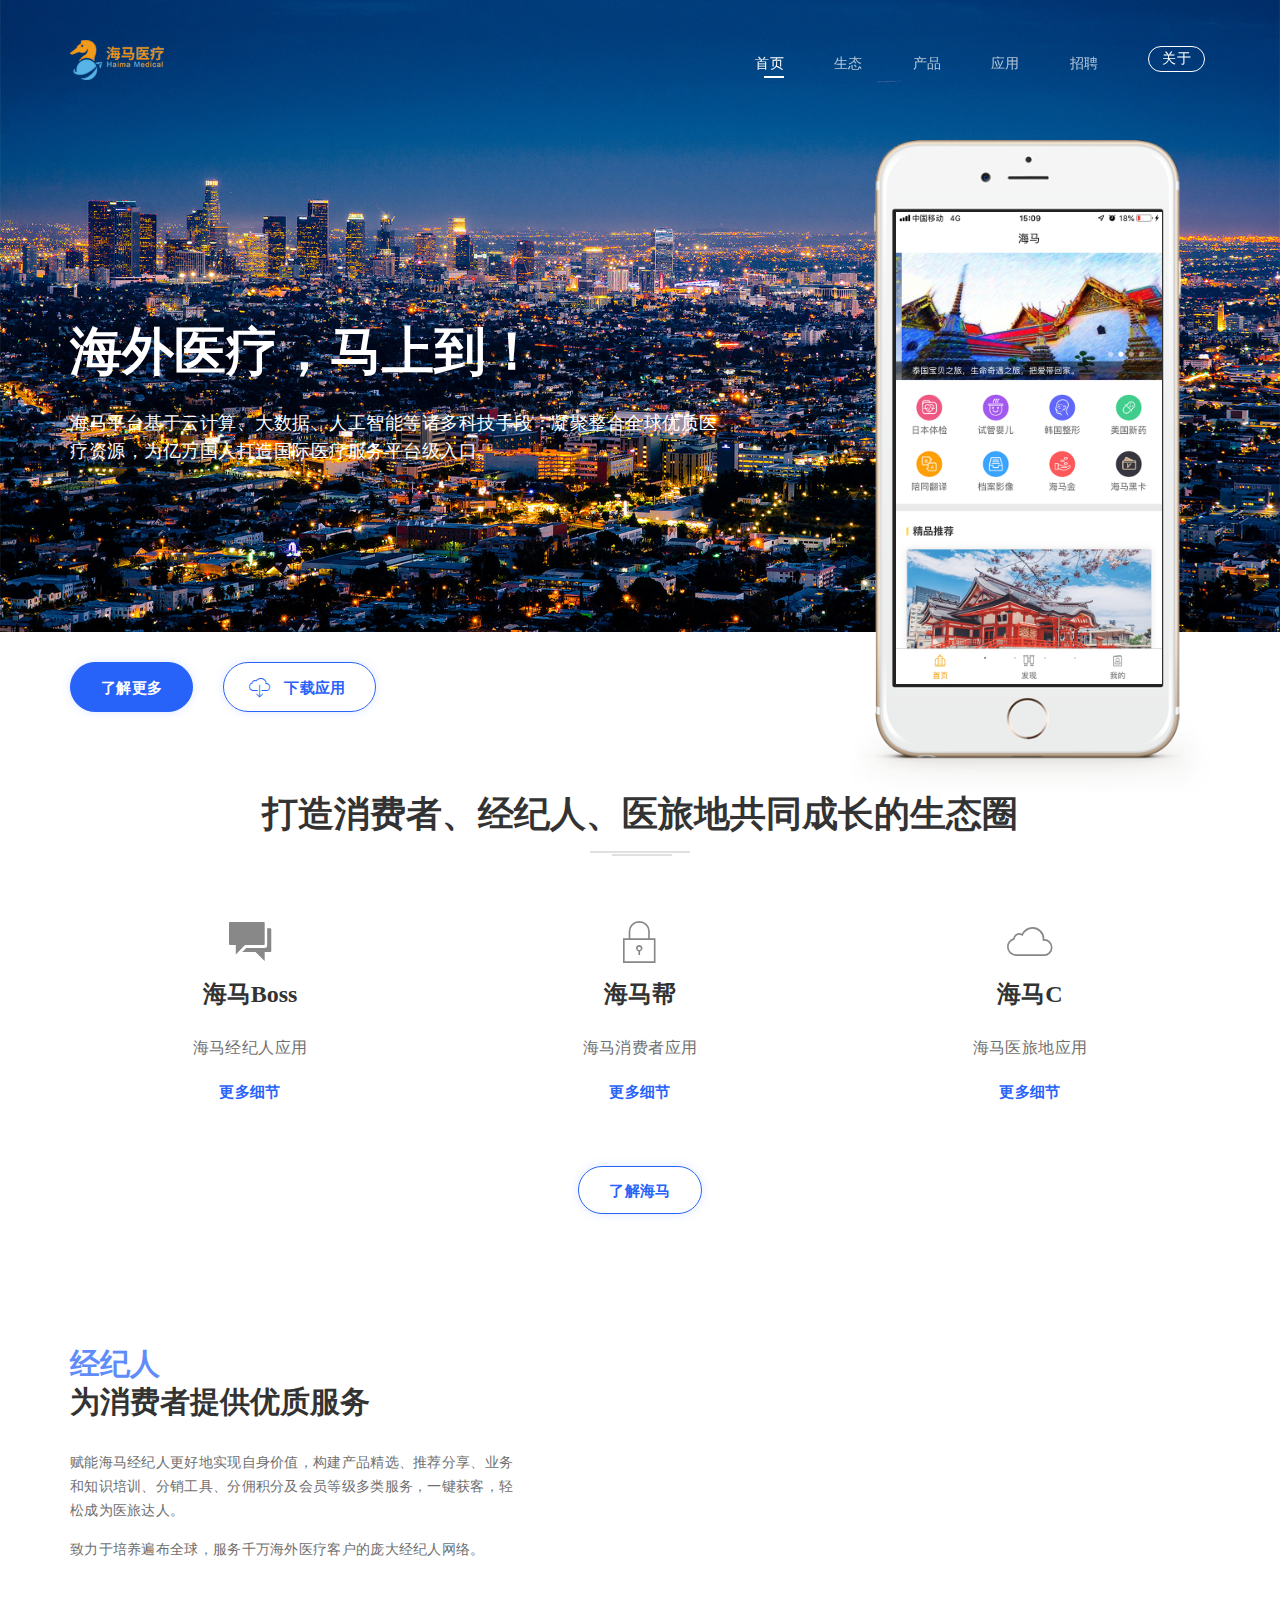
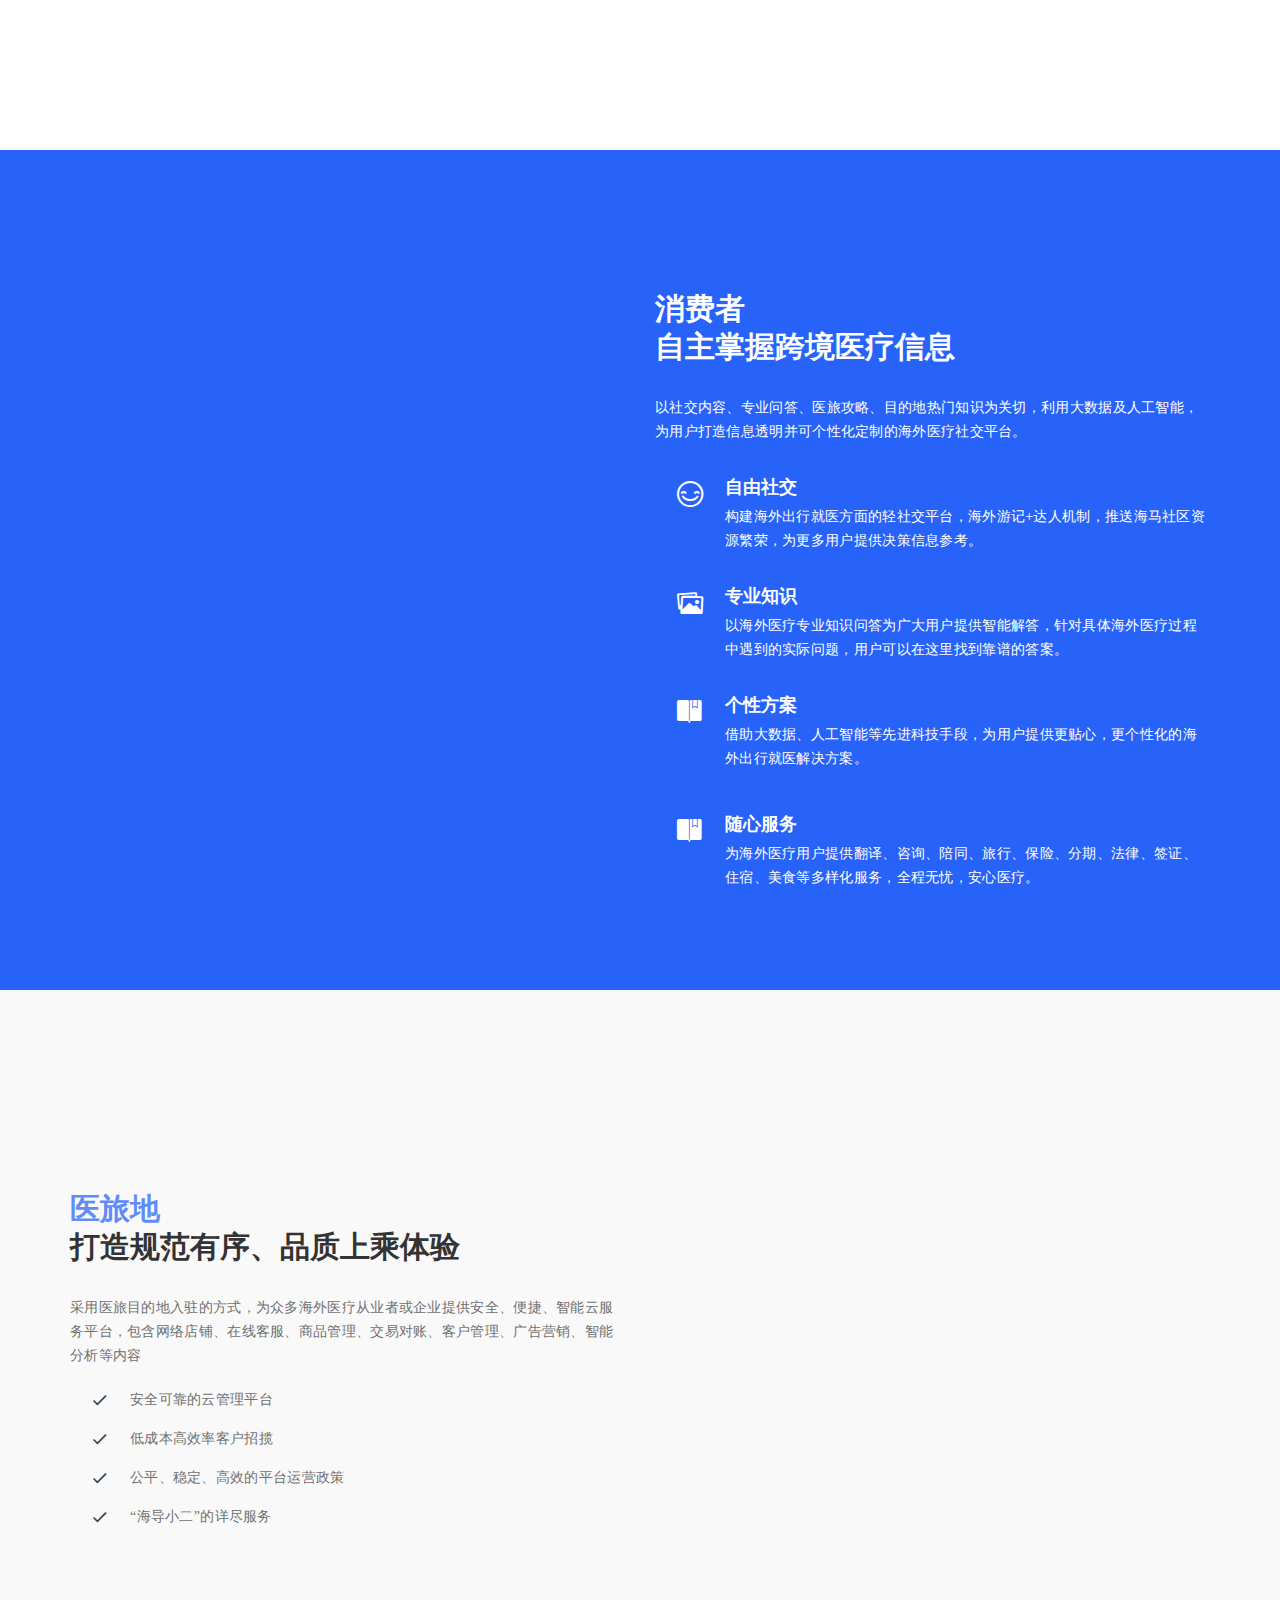
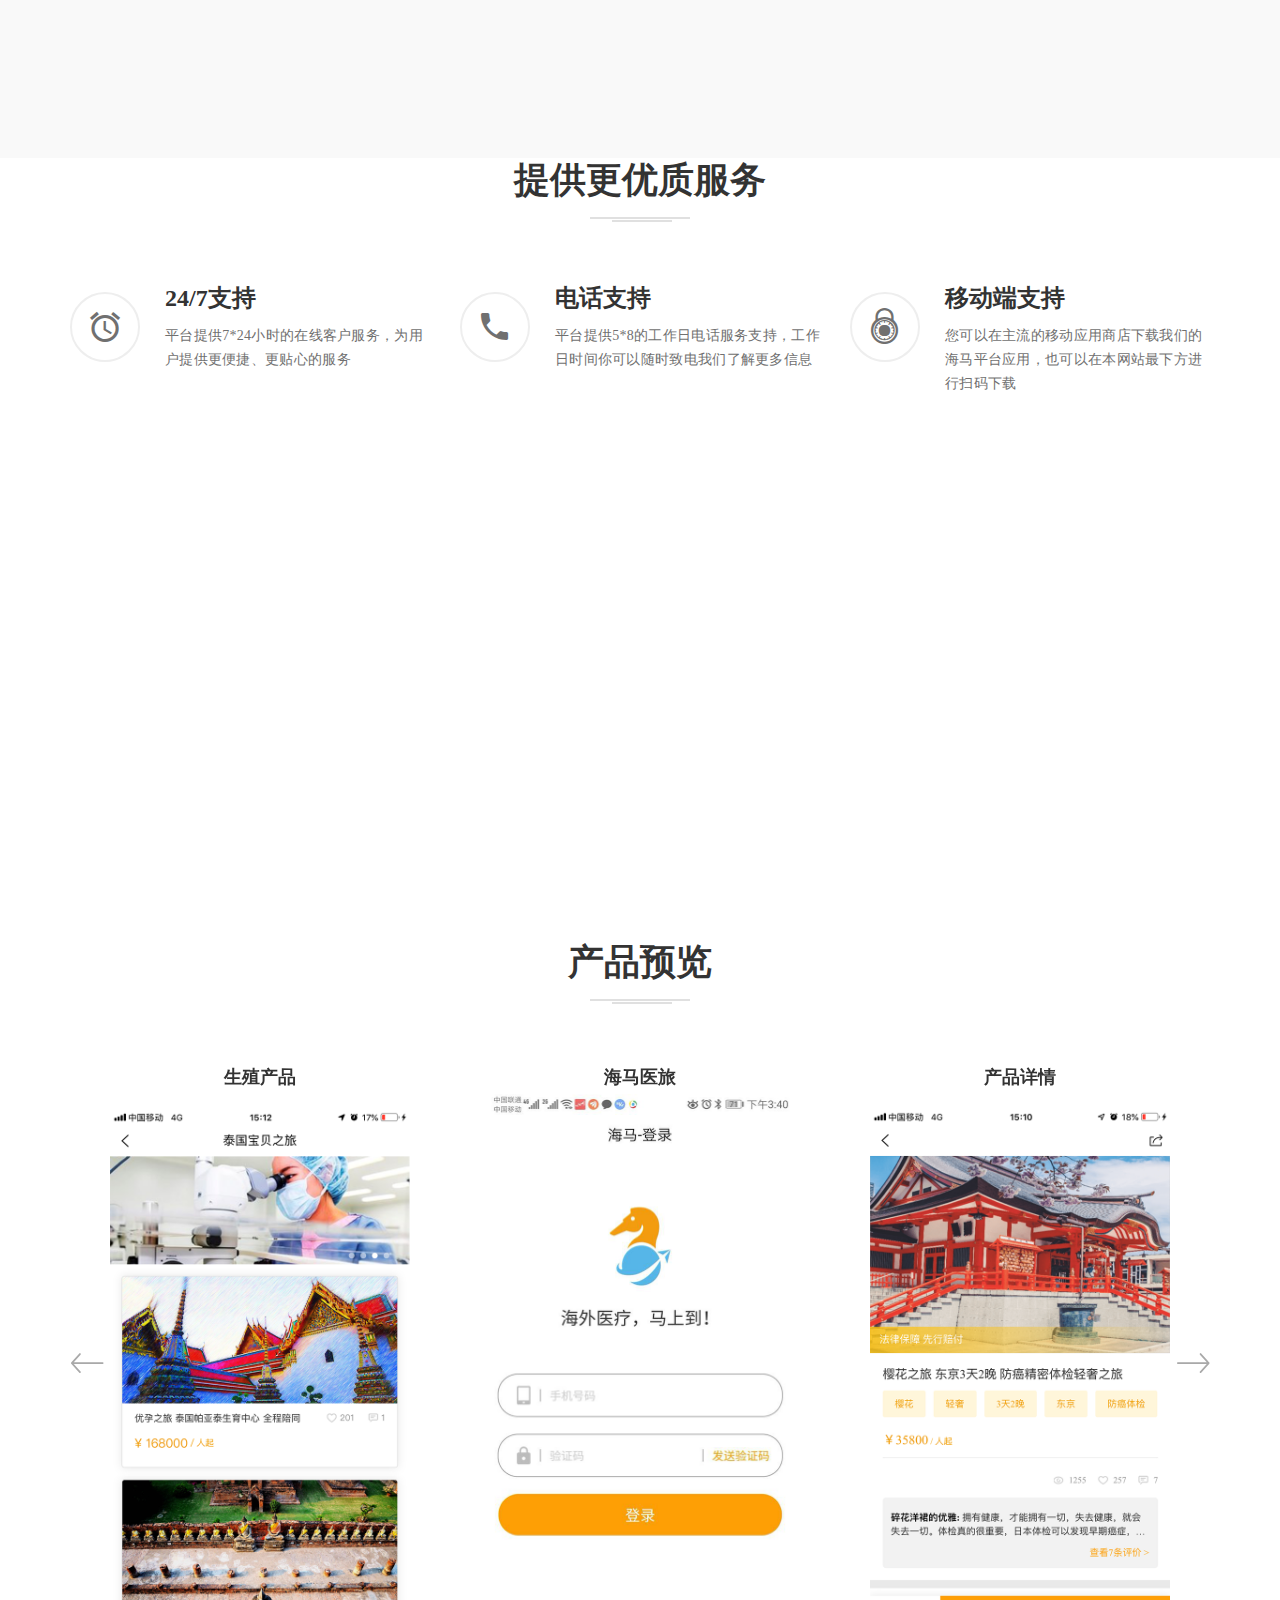
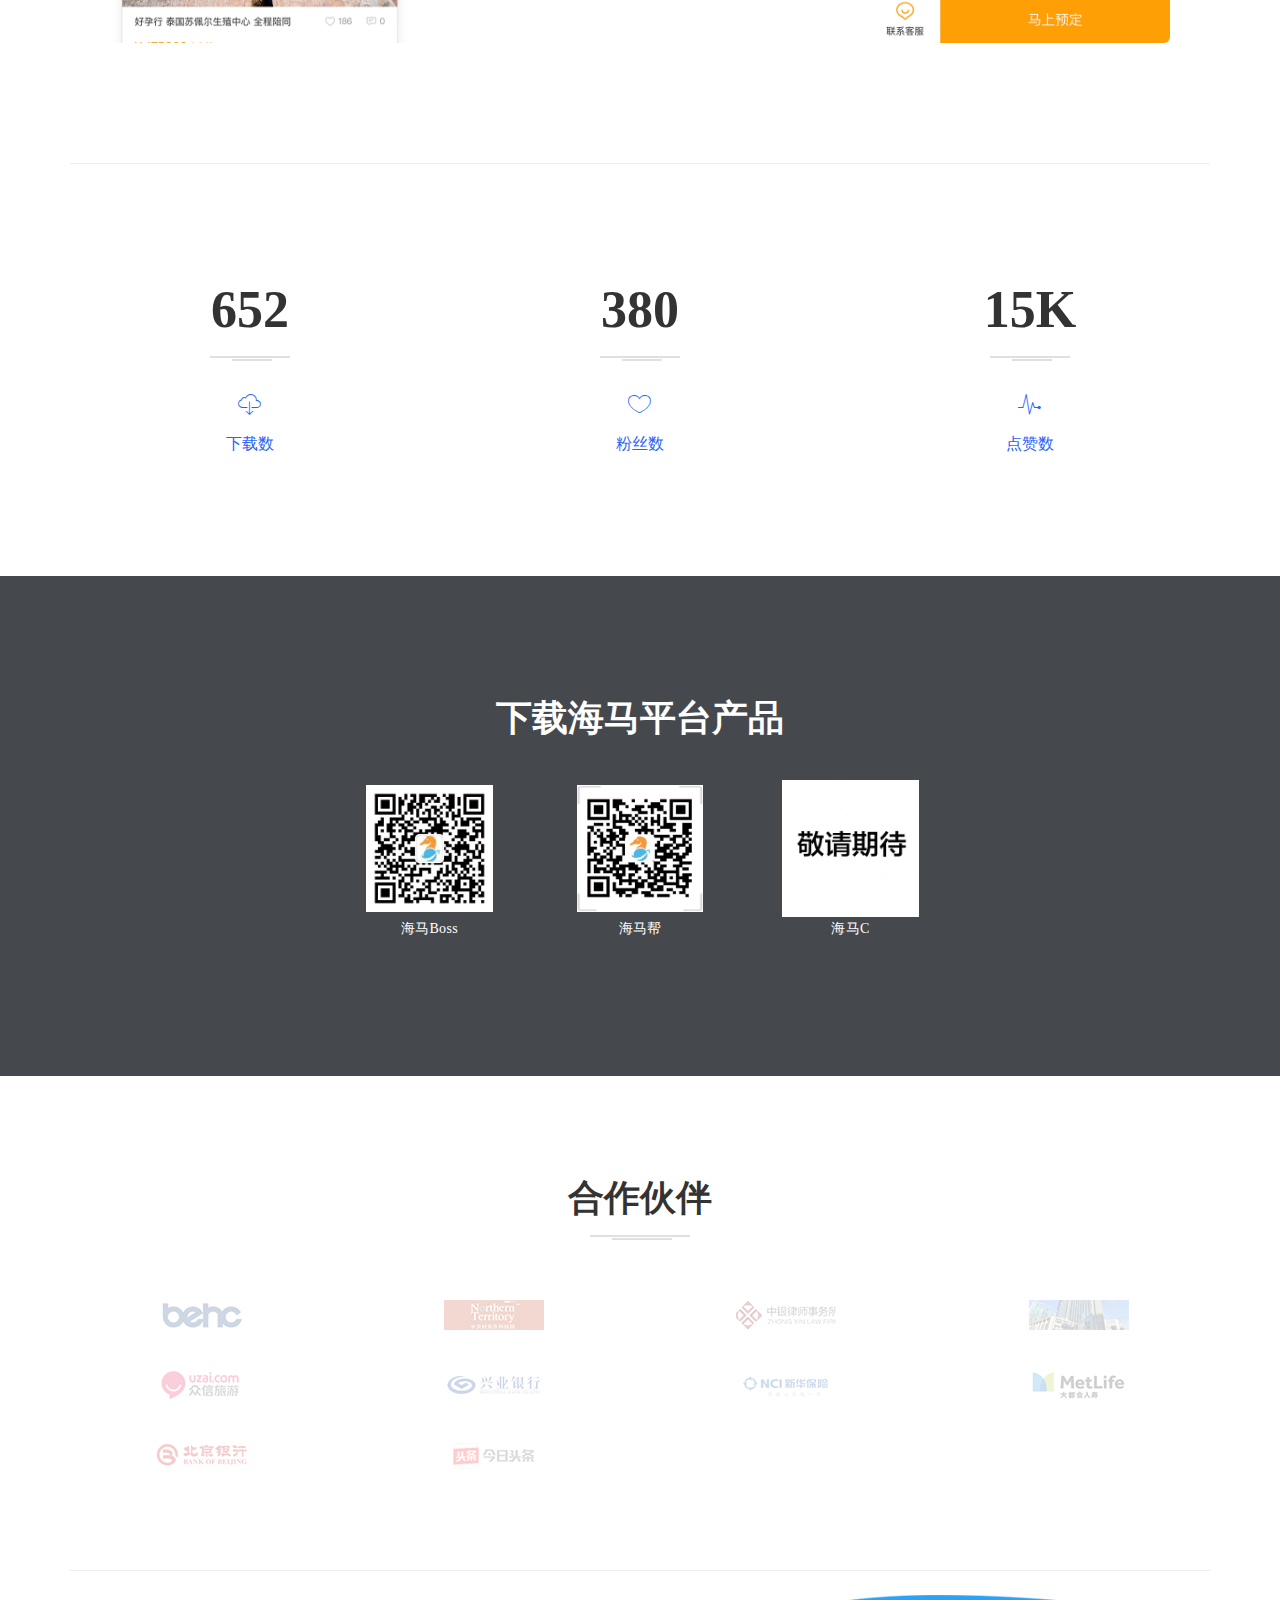
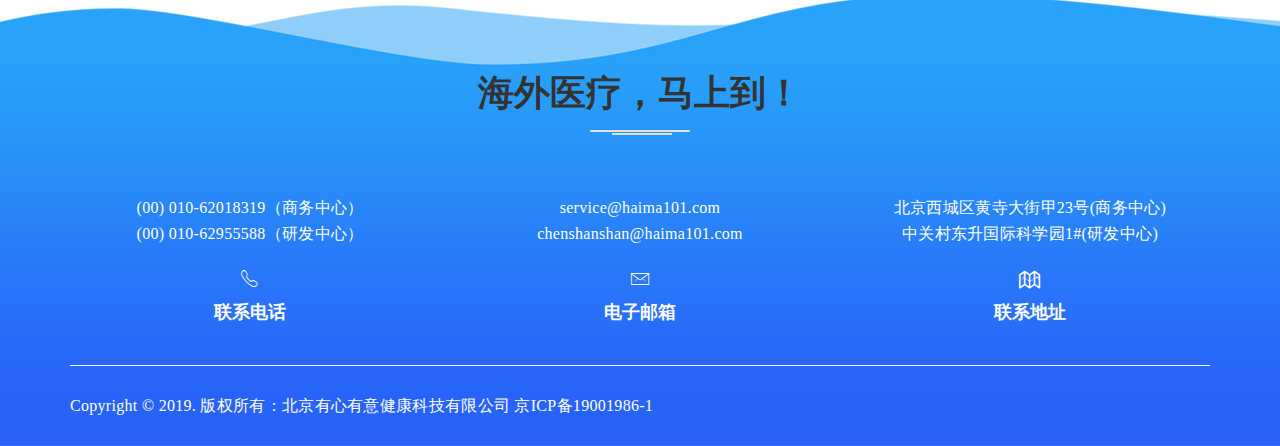
==== commit e665d8cd: "change haima fair name" ====
--- a/index.html
+++ b/index.html
@@ -560,7 +560,7 @@
 					<a href="#">
 						<img src="images/content/download/d21.png" alt="Veg Mores">
 					</a>
-					<p>海马集</p>
+					<p>海马C</p>
 				</div>
 				<div class="clearfix"></div>
 			</div>
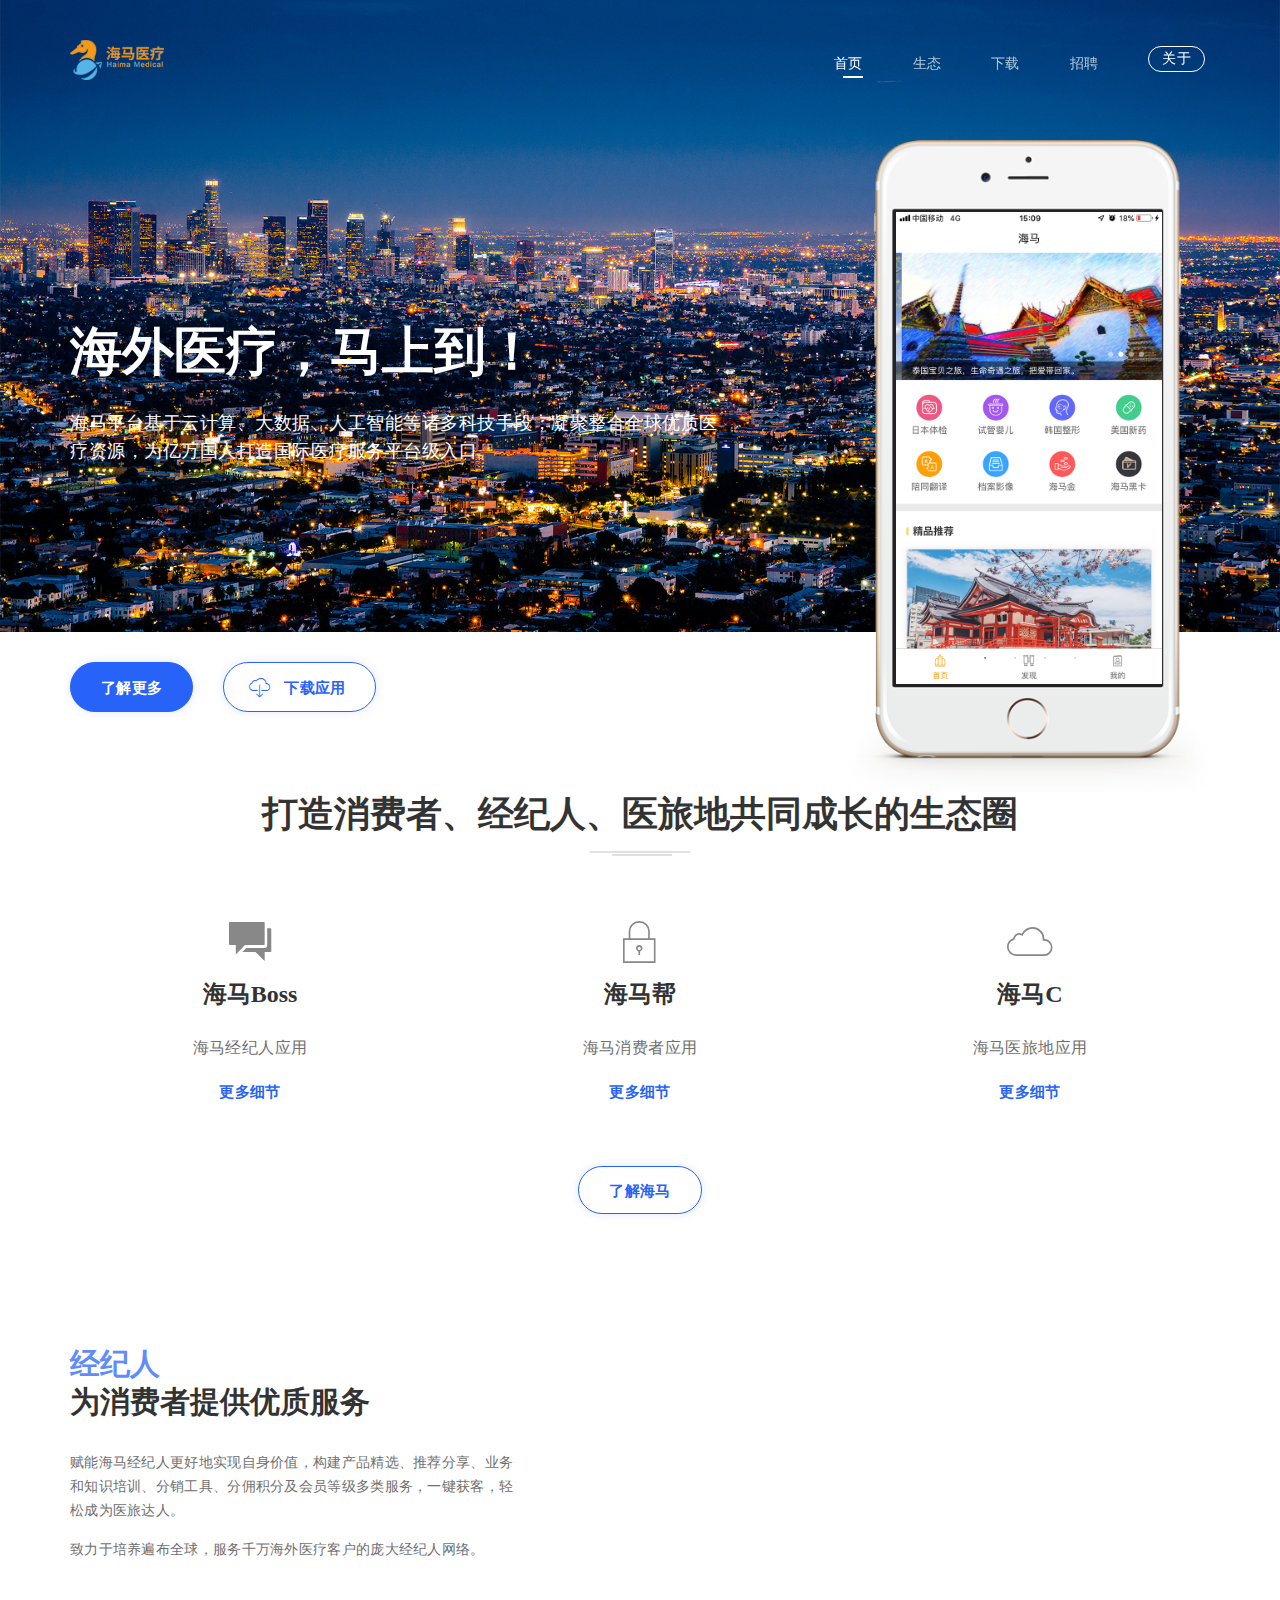
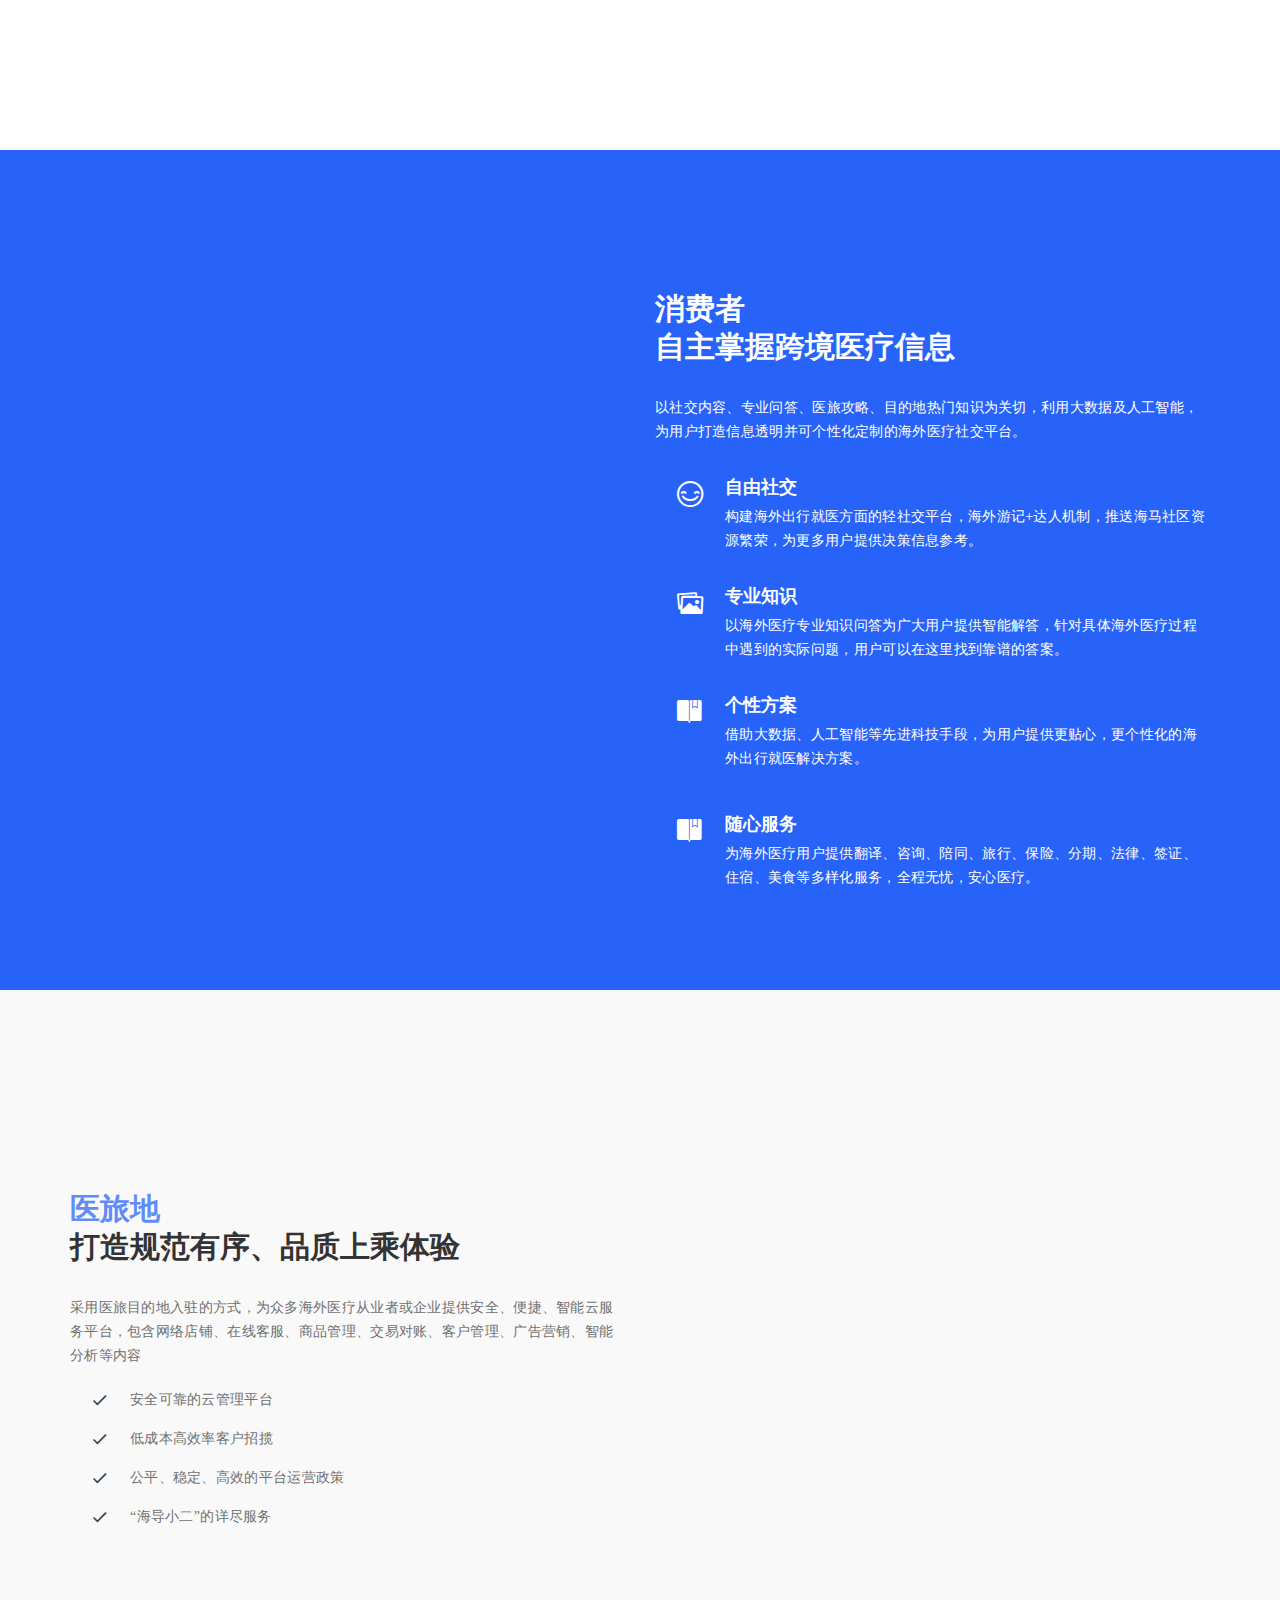
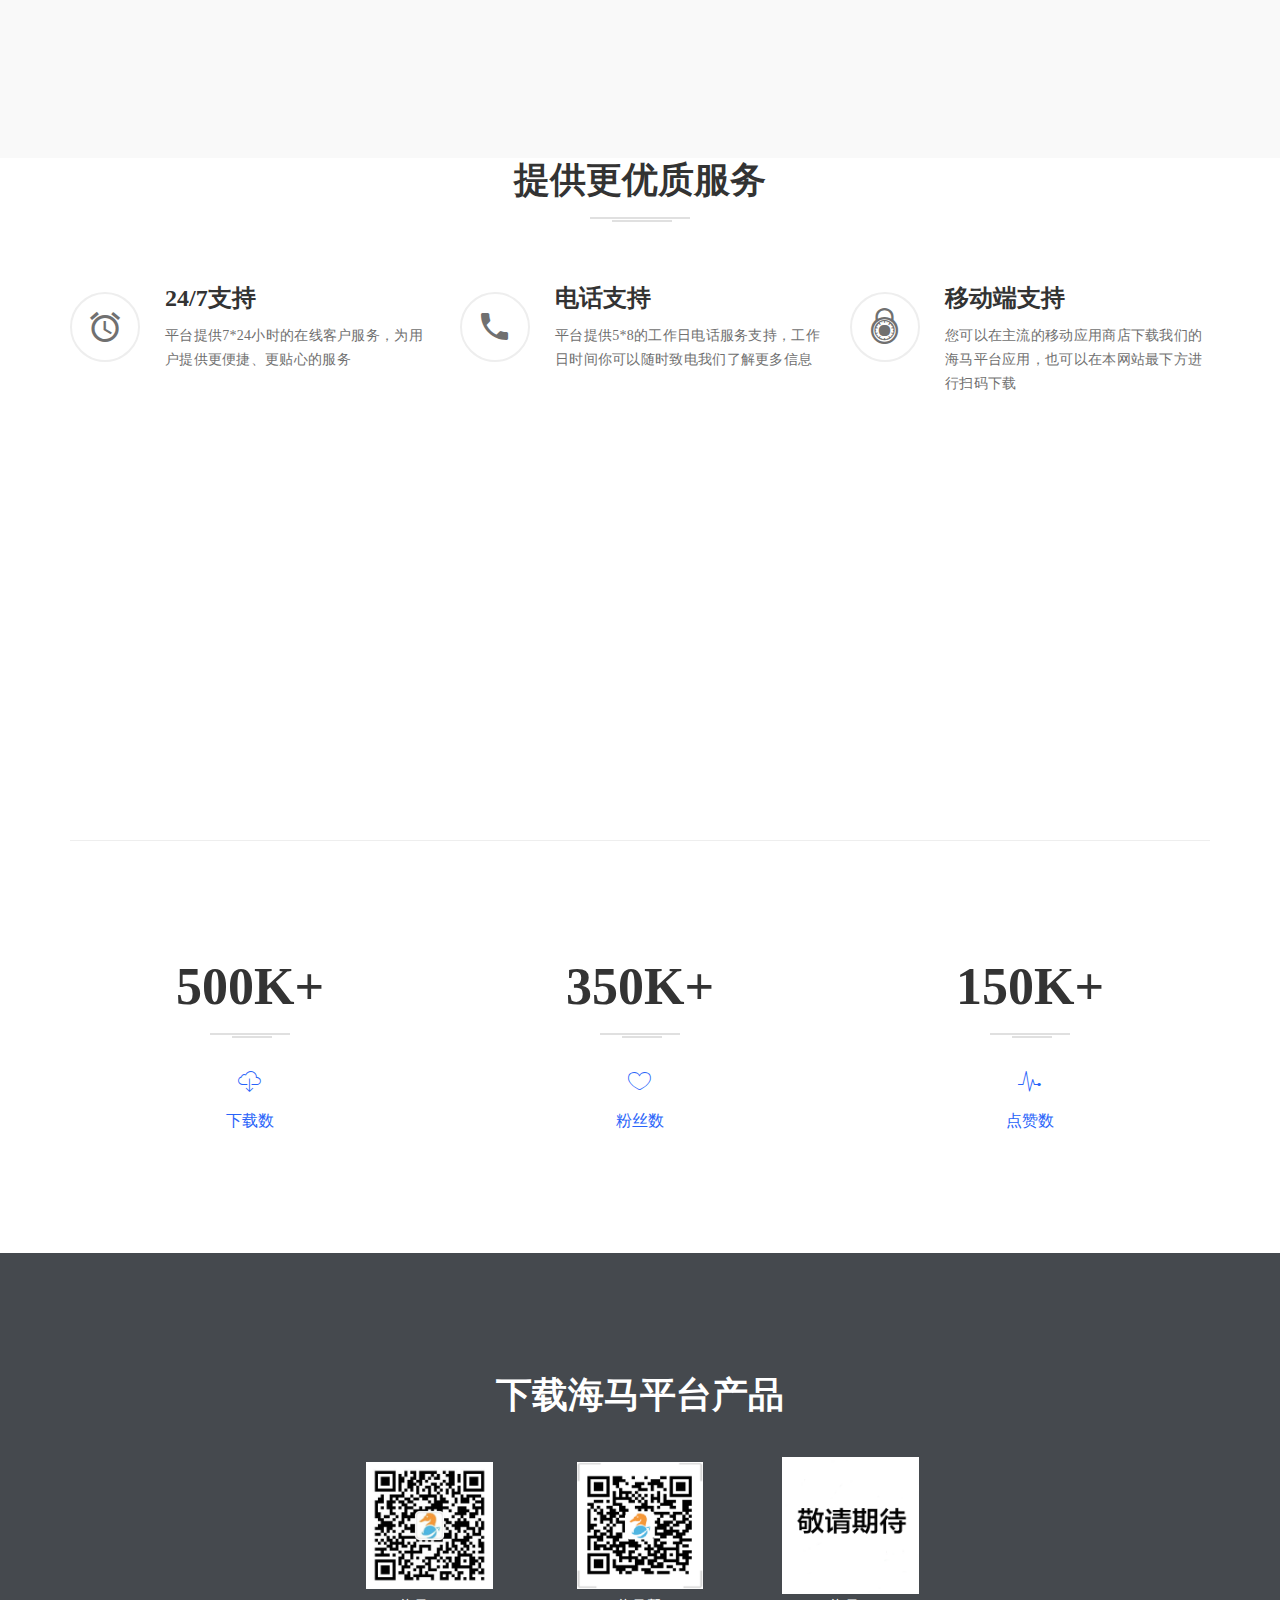
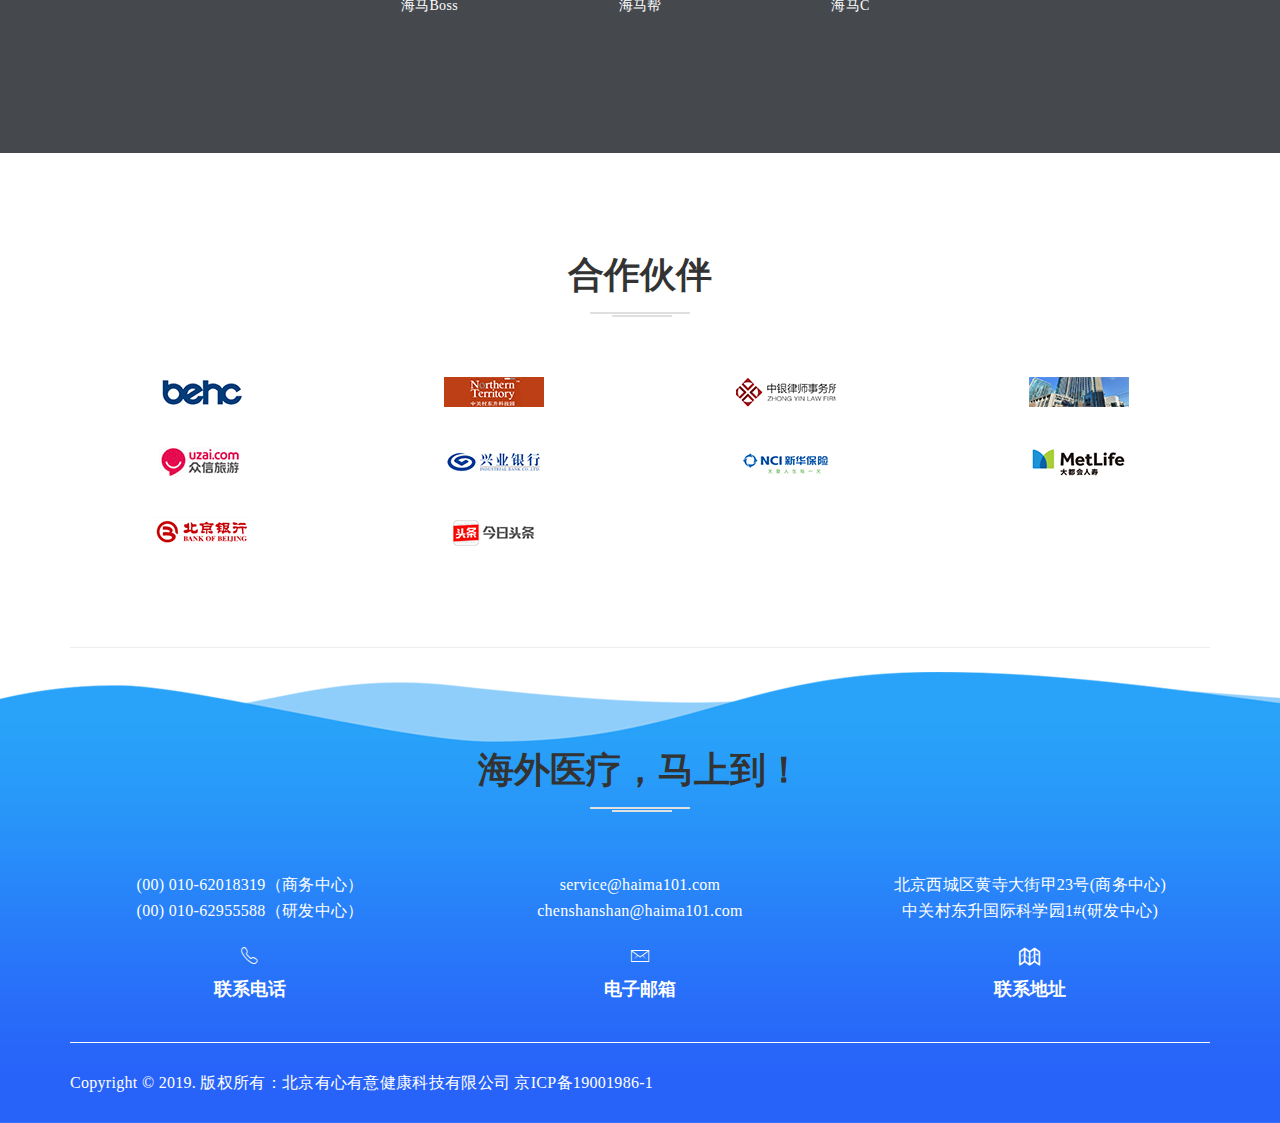
==== commit be69803a: "fix some bug" ====
--- a/index.html
+++ b/index.html
@@ -74,9 +74,9 @@
 			<ul class="nav navbar-nav">
 				<li><a href="#header" class="smooth-scroll">首页</a></li>
 				<li><a href="#features" class="smooth-scroll">生态</a></li>
-				<!-- <li><a href="#testimonials" class="smooth-scroll">反馈</a></li> -->
-				<li><a href="#screenshots" class="smooth-scroll">产品</a></li>
-				<li><a href="#download" class="smooth-scroll">应用</a></li>
+				<!-- <li><a href="#testimonials" class="smooth-scroll">反馈</a></li> 
+				<li><a href="#screenshots" class="smooth-scroll">产品</a>／</li>-->
+				<li><a href="#download" class="smooth-scroll">下载</a></li>
 				<li><a href="employer.html" class="smooth-scroll">招聘</a></li>
 				<li class="menu-btn"><a href="about.html">关于</a></li>
 			</ul>
@@ -394,96 +394,6 @@
 </div>
 <!-- #features2 end -->
 
-<!-- #screenshots -->
-<div id="screenshots" class="container-padding100">
-	
-	<!-- .container -->
-	<div class="container">
-		
-		<div class="post-heading-center">
-			<h2>产品预览</h2>
-		</div>
-		
-		<div class="carousel-slider gallery-slider">
-			<div class="slick-slide"> <!-- 1 -->
-				<div class="img-hover">
-					<h4>海马医旅</h4>
-					<a href="images/content/screenshots/1.png" class="fancybox" data-fancybox-group="images_gallery" title="Account Login Form">
-						<figure>
-							<img src="images/content/screenshots/1.png" alt="Account Login Form">
-							<div class="hover-masked"></div>
-						</figure>
-					</a>
-				</div>
-			</div>
-			
-			<div class="slick-slide"> <!-- 2 -->
-				<div class="img-hover">
-					<h4>产品详情</h4>
-					<a href="images/content/screenshots/2.png" class="fancybox" data-fancybox-group="images_gallery" title="Installation Guide">
-						<figure>
-							<img src="images/content/screenshots/2.png" alt="Installation Guide">
-							<div class="hover-masked"></div>
-						</figure>
-					</a>
-				</div>
-			</div>
-			
-			<div class="slick-slide"> <!-- 3 -->
-				<div class="img-hover">
-					<h4>社区内容</h4>
-					<a href="images/content/screenshots/3.png" class="fancybox" data-fancybox-group="images_gallery" title="Profile Dashboard">
-						<figure>
-							<img src="images/content/screenshots/3.png" alt="Profile Dashboard">
-							<div class="hover-masked"></div>
-						</figure>
-					</a>
-				</div>
-			</div>
-			
-			<div class="slick-slide"> <!-- 4 -->
-				<div class="img-hover">
-					<h4>推荐首页</h4>
-					<a href="images/content/screenshots/4.png" class="fancybox" data-fancybox-group="images_gallery" title="Music Background">
-						<figure>
-							<img src="images/content/screenshots/4.png" alt="Music Background">
-							<div class="hover-masked"></div>
-						</figure>
-					</a>
-				</div>
-			</div>
-			
-			<div class="slick-slide"> <!-- 5 -->
-				<div class="img-hover">
-					<h4>个人信息</h4>
-					<a href="images/content/screenshots/5.png" class="fancybox" data-fancybox-group="images_gallery" title="Answer Questions">
-						<figure>
-							<img src="images/content/screenshots/5.png" alt="Answer Questions">
-							<div class="hover-masked"></div>
-						</figure>
-					</a>
-				</div>
-			</div>
-			
-			<div class="slick-slide"> <!-- 6 -->
-				<div class="img-hover">
-					<h4>生殖产品</h4>
-					<a href="images/content/screenshots/6.png" class="fancybox" data-fancybox-group="images_gallery" title="Minimalize Player">
-						<figure>
-							<img src="images/content/screenshots/6.png" alt="Minimalize Player">
-							<div class="hover-masked"></div>
-						</figure>
-					</a>
-				</div>
-			</div>
-		</div>
-		
-	</div>
-	<!-- .container end -->
-	
-</div>
-<!-- #screenshots end -->
-
 <div class="container">
 	<div class="sep-border"></div> <!-- separator -->
 </div>
@@ -499,7 +409,7 @@
 			
 			<div class="col-sm-4"> <!-- 1 -->
 				<div class="affa-counter-txt">
-					<h4><span>652</span></h4>
+					<h4><span>500</span>K+</h4>
 					<i class="ion ion-ios-cloud-download-outline"></i>
 					<p>下载数</p>
 				</div>
@@ -507,7 +417,7 @@
 			
 			<div class="col-sm-4"> <!-- 2 -->
 				<div class="affa-counter-txt">
-					<h4><span>380</span></h4>
+					<h4><span>350</span>K+</h4>
 					<i class="ion ion-ios-heart-outline"></i>
 					<p>粉丝数</p>
 				</div>
@@ -515,7 +425,7 @@
 			
 			<div class="col-sm-4"> <!-- 3 -->
 				<div class="affa-counter-txt">
-					<h4><span>15</span>K</h4>
+					<h4><span>150</span>K+</h4>
 					<i class="ion ion-ios-pulse"></i>
 					<p>点赞数</p>
 				</div>
--- a/css/style.css
+++ b/css/style.css
@@ -649,6 +649,25 @@
     padding: 5px;
 }
 /*-- //Download --*/
+/*-- //Employer --*/
+.employer{
+	text-align: center;
+}
+.employer h4{
+	text-align: center;
+}
+.employ-row {
+	padding: 50px;
+}
+.employ{
+	margin: 30px 0px;
+	text-align: left;
+	text-indent: 2rem;
+}
+.employ h4{
+	text-indent: 0;
+}
+/*-- //End of Employer --*/
 .padding-top0 { padding-top:0px !important; }
 .padding-right0 { padding-right:0px !important; }
 .padding-bottom0  { padding-bottom:0px !important; }
@@ -1906,18 +1925,17 @@
 	right:0px;
 	bottom:0px;
 	left:0px;
-	background-color:rgba(255,255,255,.8);
 	content:'';
 	-webkit-transition:visibility .3s ease, opacity .3s ease-in-out;
 	transition:visibility .3s ease, opacity .3s ease-in-out;
 }
 .ie .affa-client-logo:before { background:url(../images/ie-bg-client-logo.png) repeat top left; }
-.bg-color .affa-client-logo:before { display:none; }
+.bg-color .affa-client-logo:before { display:block; }
 .affa-client-logo:hover:before {
 	visibility:hidden;
 	opacity:0;
 }
-.affa-client-logo.no-hover:before { display:none; }
+.affa-client-logo.no-hover:before { display:block; }
 
 .affa-contact-info {
 	font-size:16px;
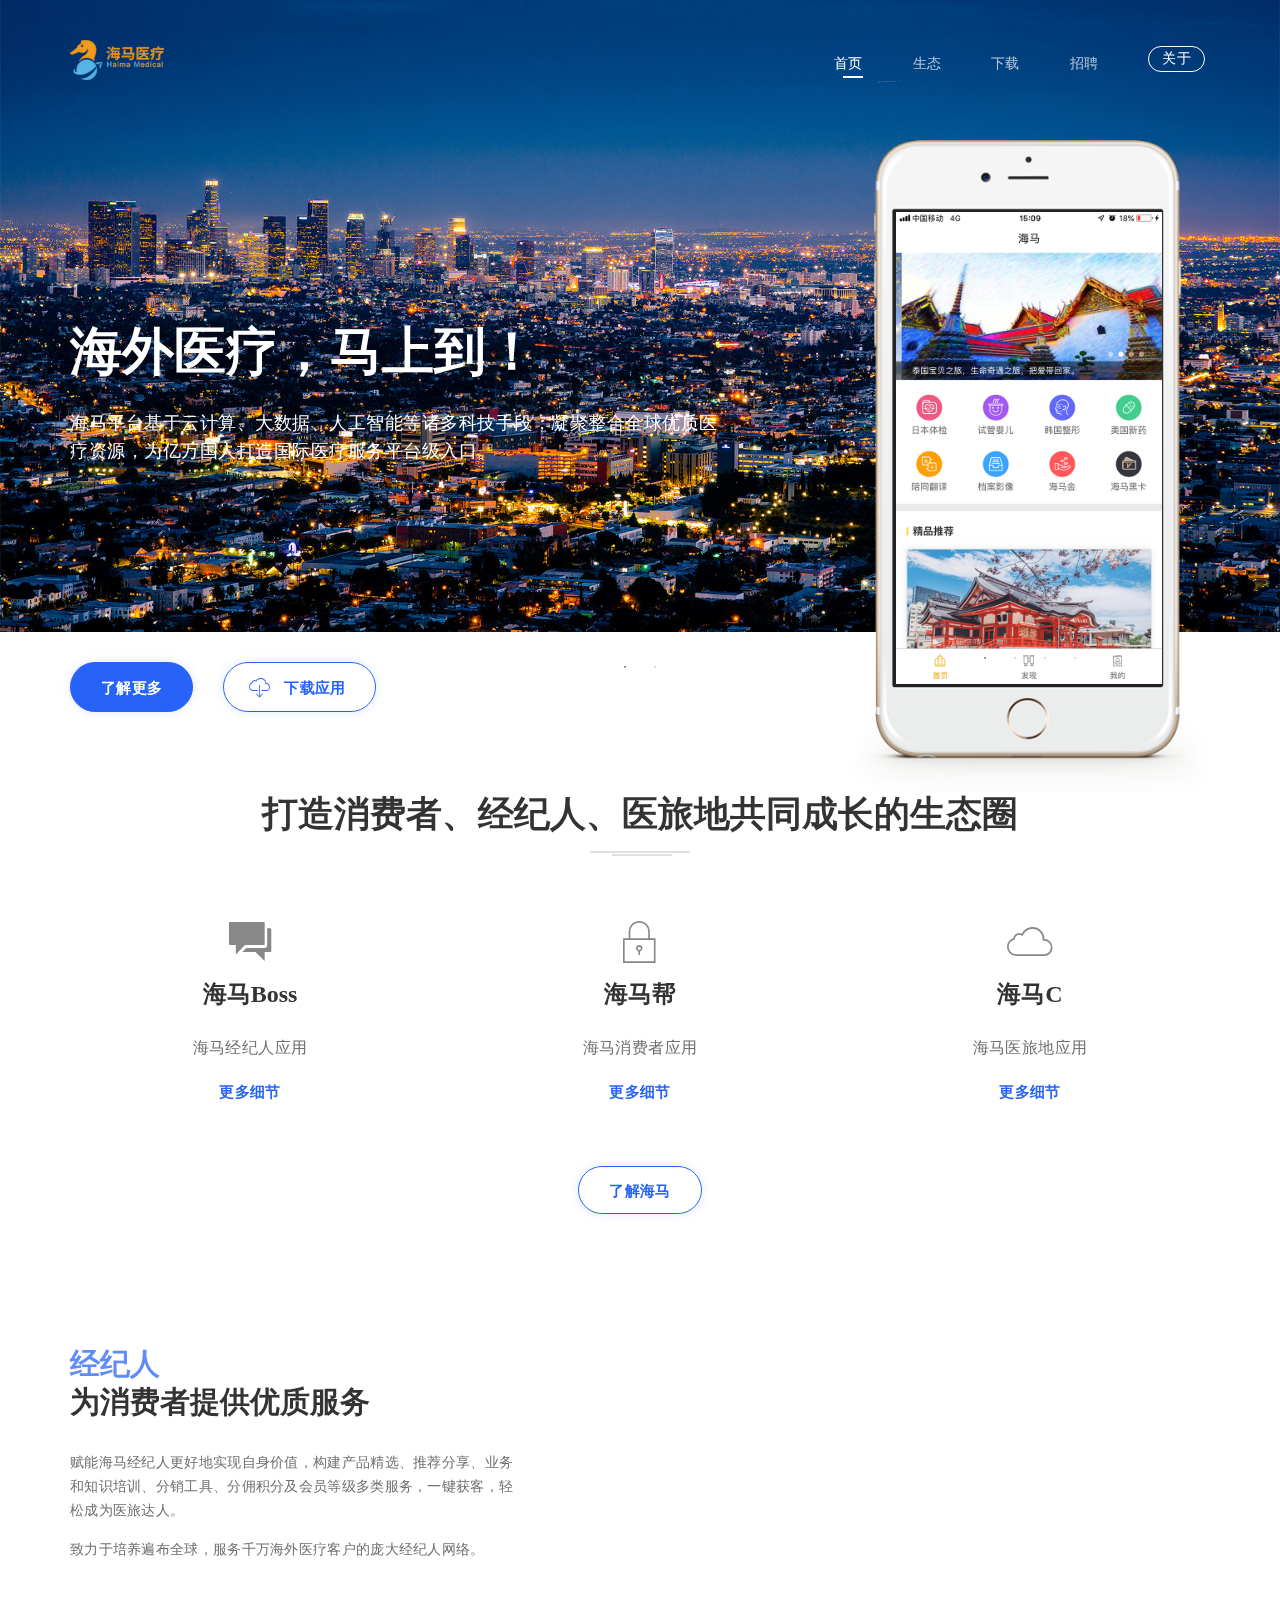
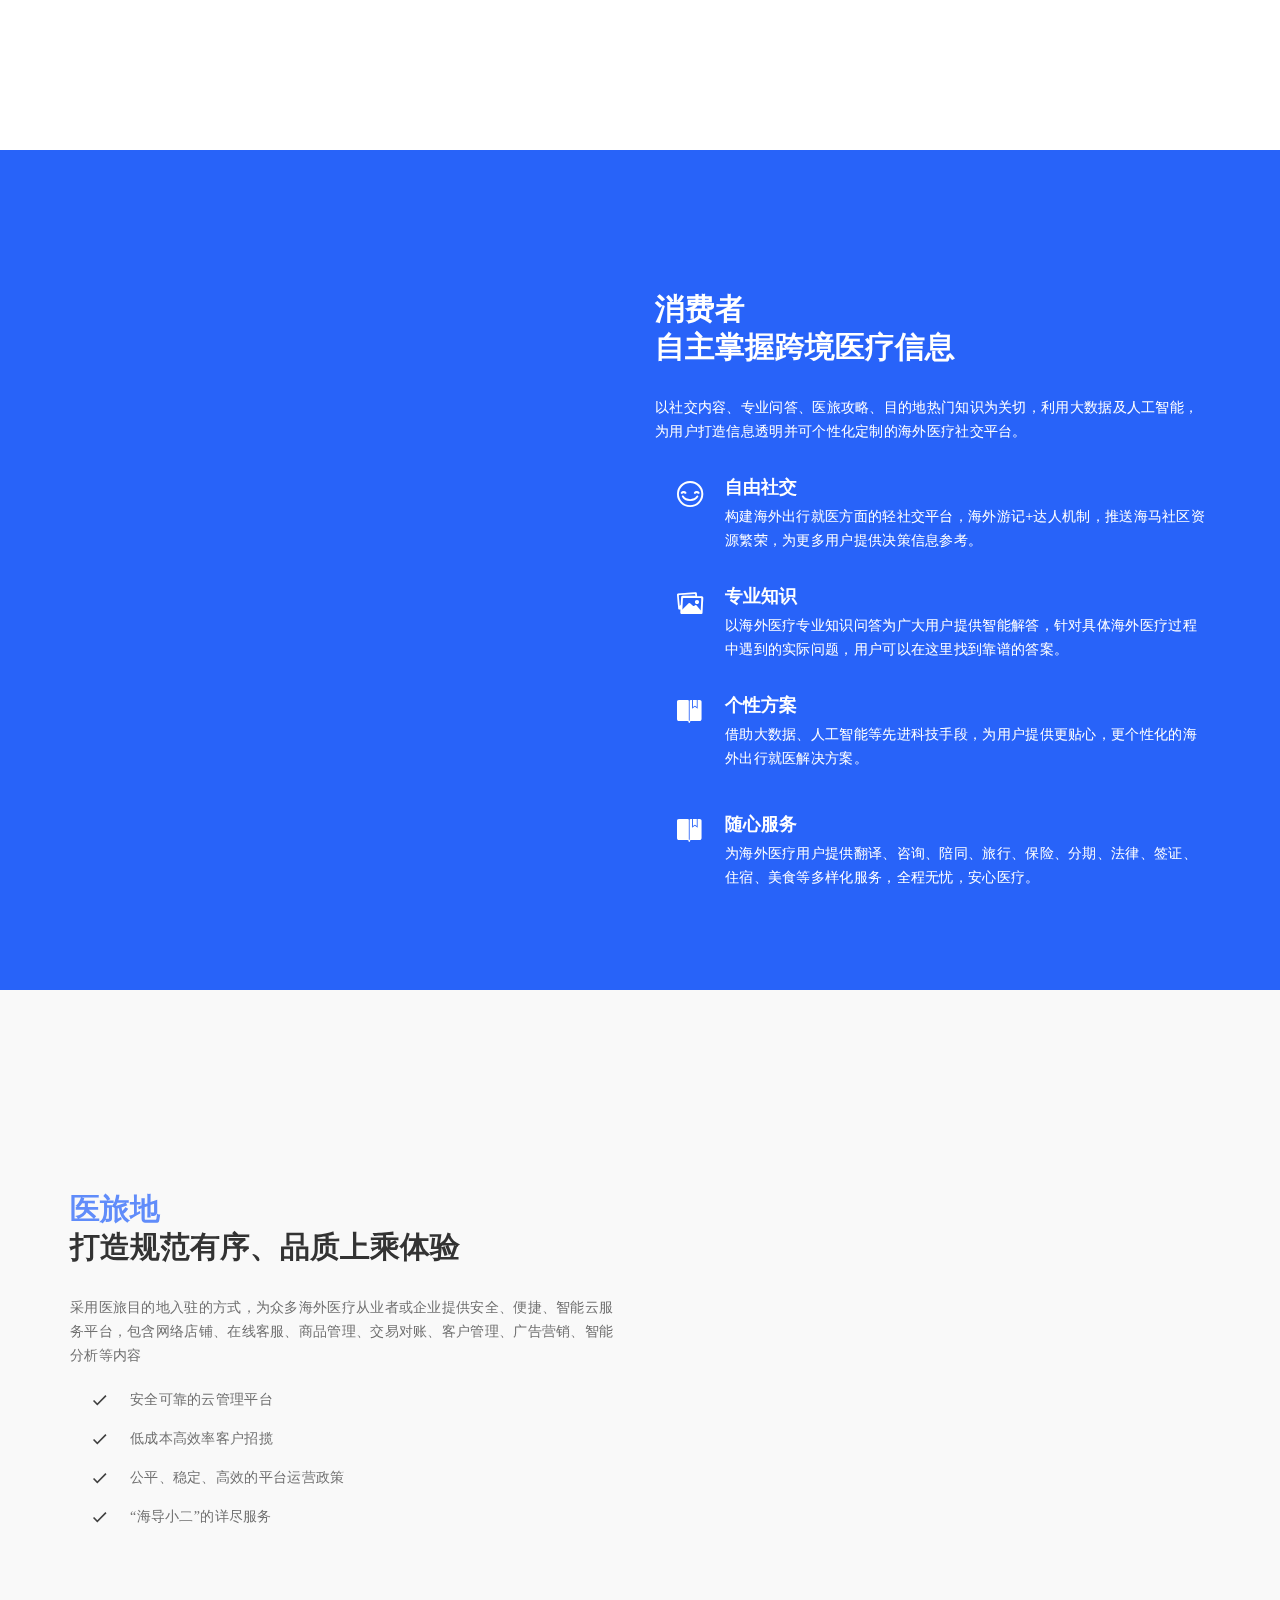
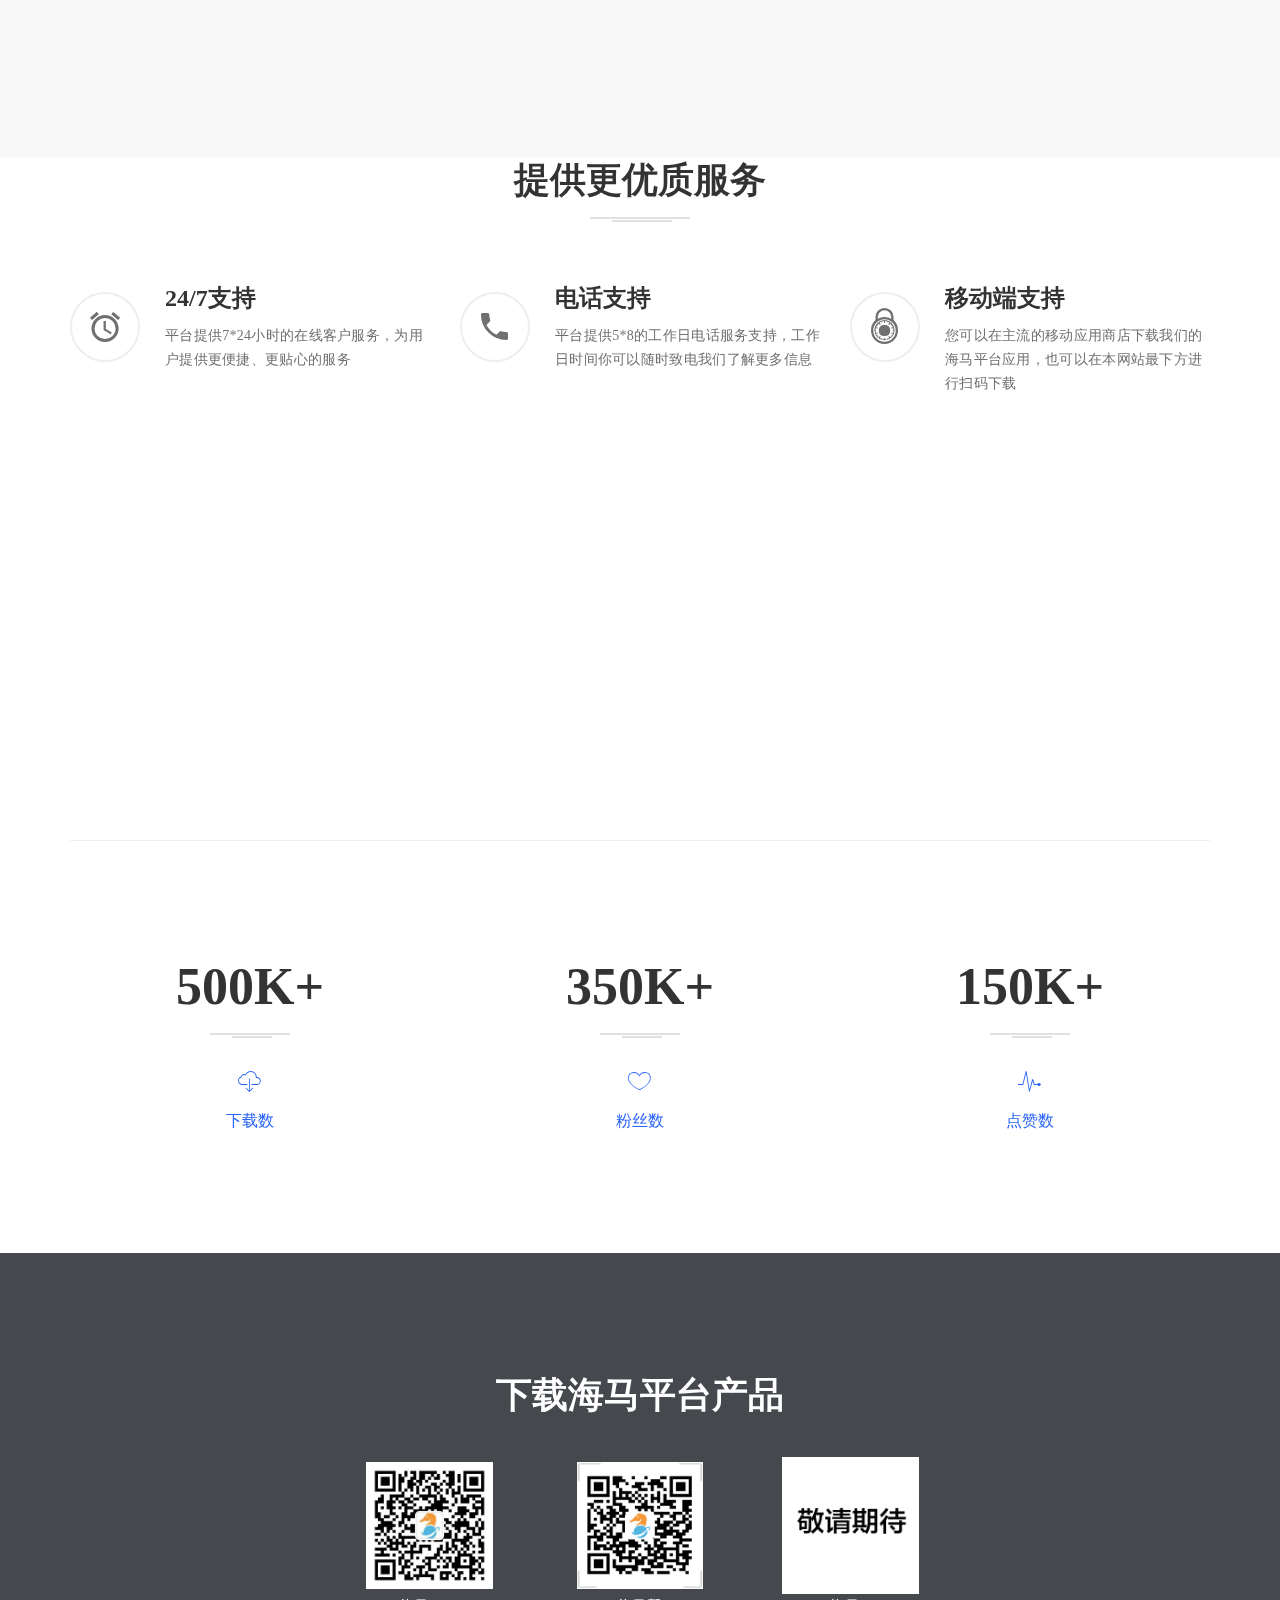
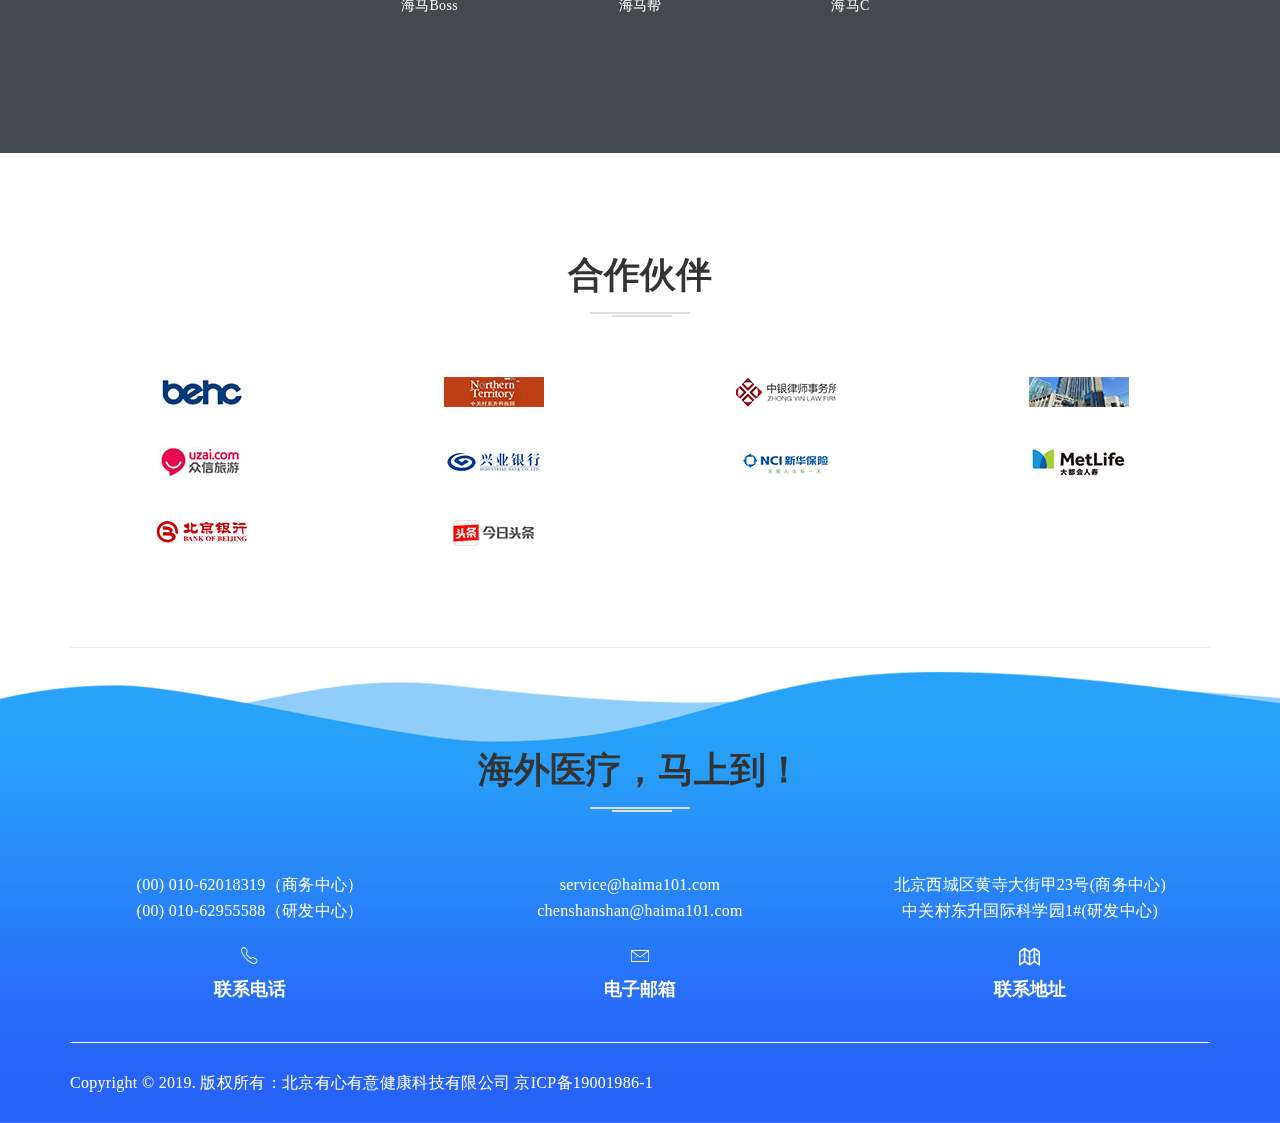
==== commit b09f7537: "homepage carousel" ====
--- a/index.html
+++ b/index.html
@@ -89,13 +89,10 @@
 	
 	<!-- .header-content -->
 	<div class="header-content">
-		
 		<!-- .container -->
 		<div class="container">
-			
 			<!-- .row -->
 			<div class="row header-row">
-				
 				<div class="col-sm-7 col-md-8 col-lg-7">
 					<div class="header-txt">
 						<a href="advertise.html">
@@ -108,7 +105,6 @@
 						<a href="#download" class="btn-custom btn-border btn-icon smooth-scroll"><i class="ion ion-ios-cloud-download-outline"></i>下载应用</a>
 					</div>
 				</div>
-				
 				<div class="col-sm-5 col-md-4 col-lg-offset-1 header-img">
 					<div class="carousel-slider header-slider animation" data-animation="animation-fade-in-down">
 						<div><img src="images/content/sliders/1.jpg" alt="Image 1"></div>
@@ -127,8 +123,10 @@
 	</div>
 	<!-- .header-content end -->
 	
-	<div class="header-bg" style="background-image:url(images/content/bg/1.jpg);">
+	<div class="header-bg carousel-slider header-slider animation" data-animation="animation-fade-in-down">
 		<!-- <div class="header-bg-overlay"></div> -->
+		<div><img src="images/content/bg/1.jpg" alt="Image 1"></div>
+		<div><img src="images/content/bg/2.jpg" alt="Image 2"></div>
 	</div>
 	
 </header>
--- a/css/style.css
+++ b/css/style.css
@@ -1225,6 +1225,9 @@
 	background-size:cover;
 	z-index:-2;
 }
+#header .header-bg div{
+	height: 100%;
+}
 #header .header-bg1 {
 	position:absolute;
 	top:0px;
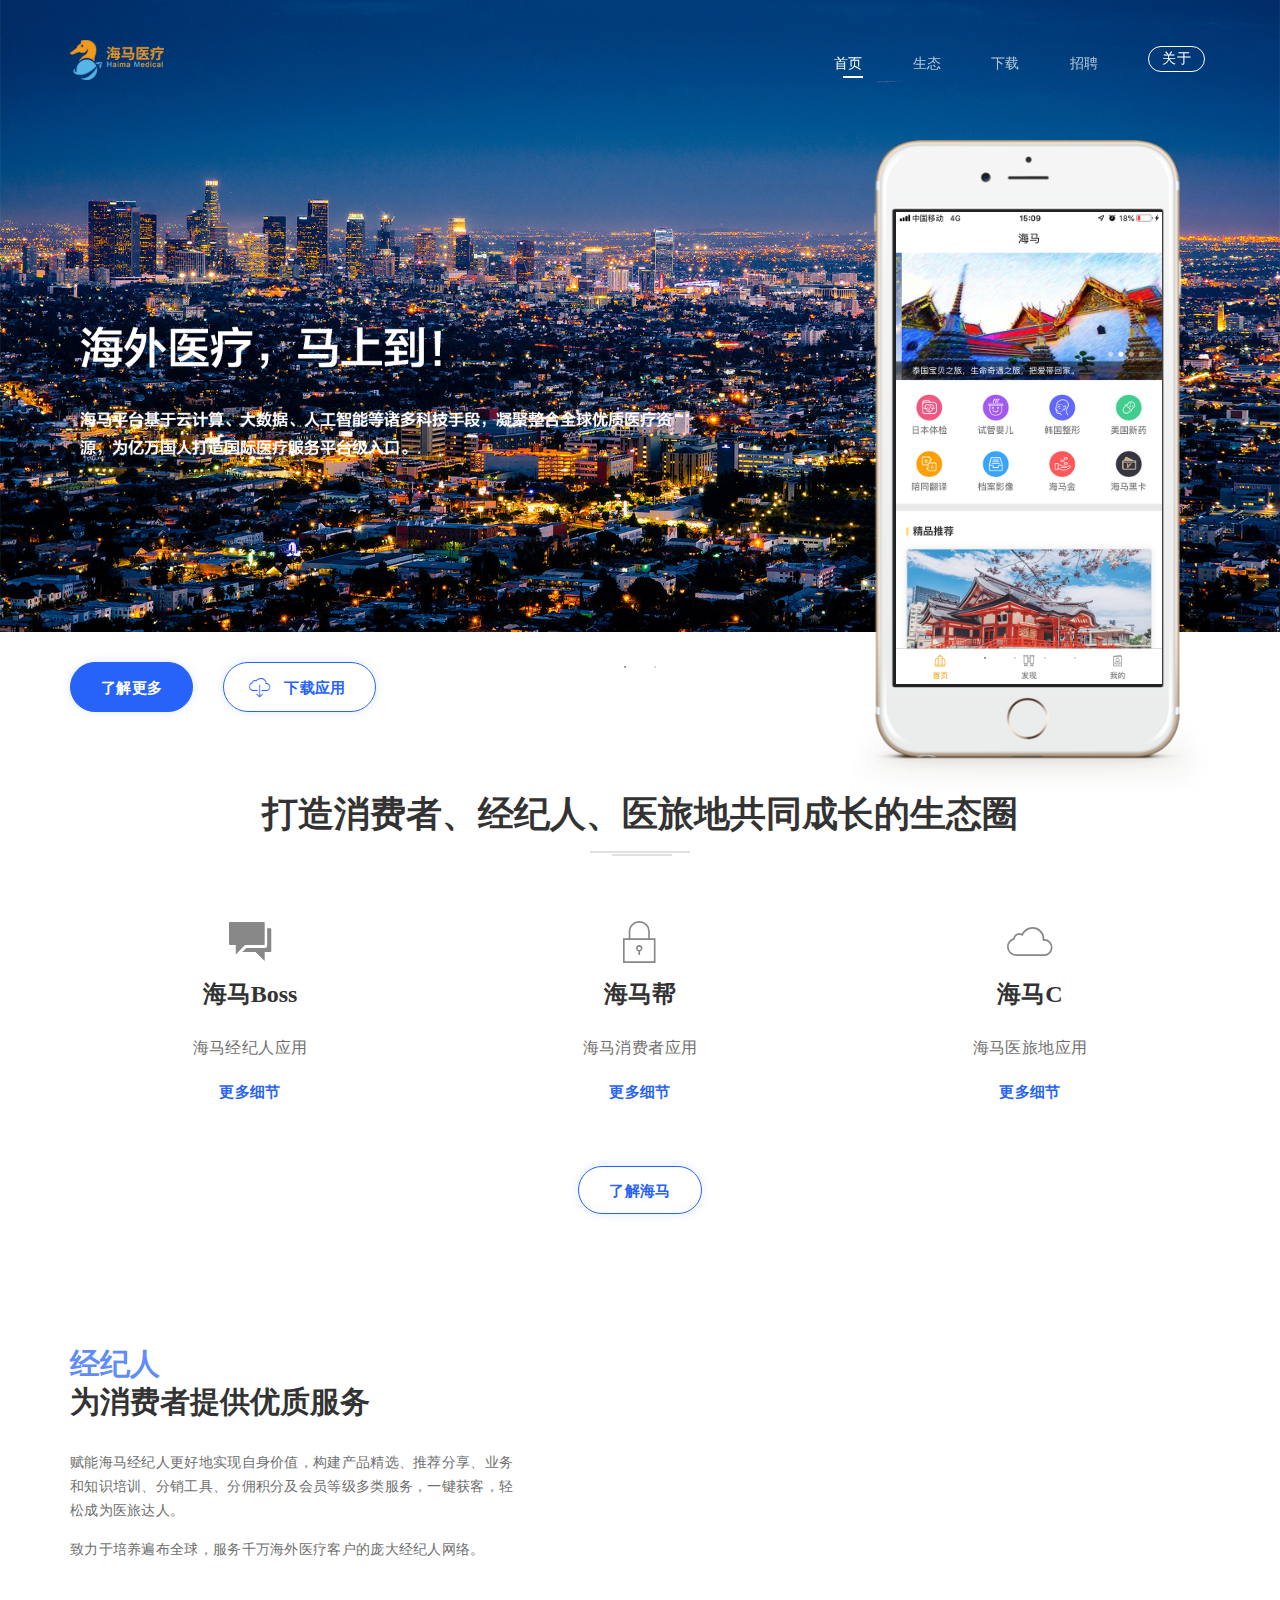
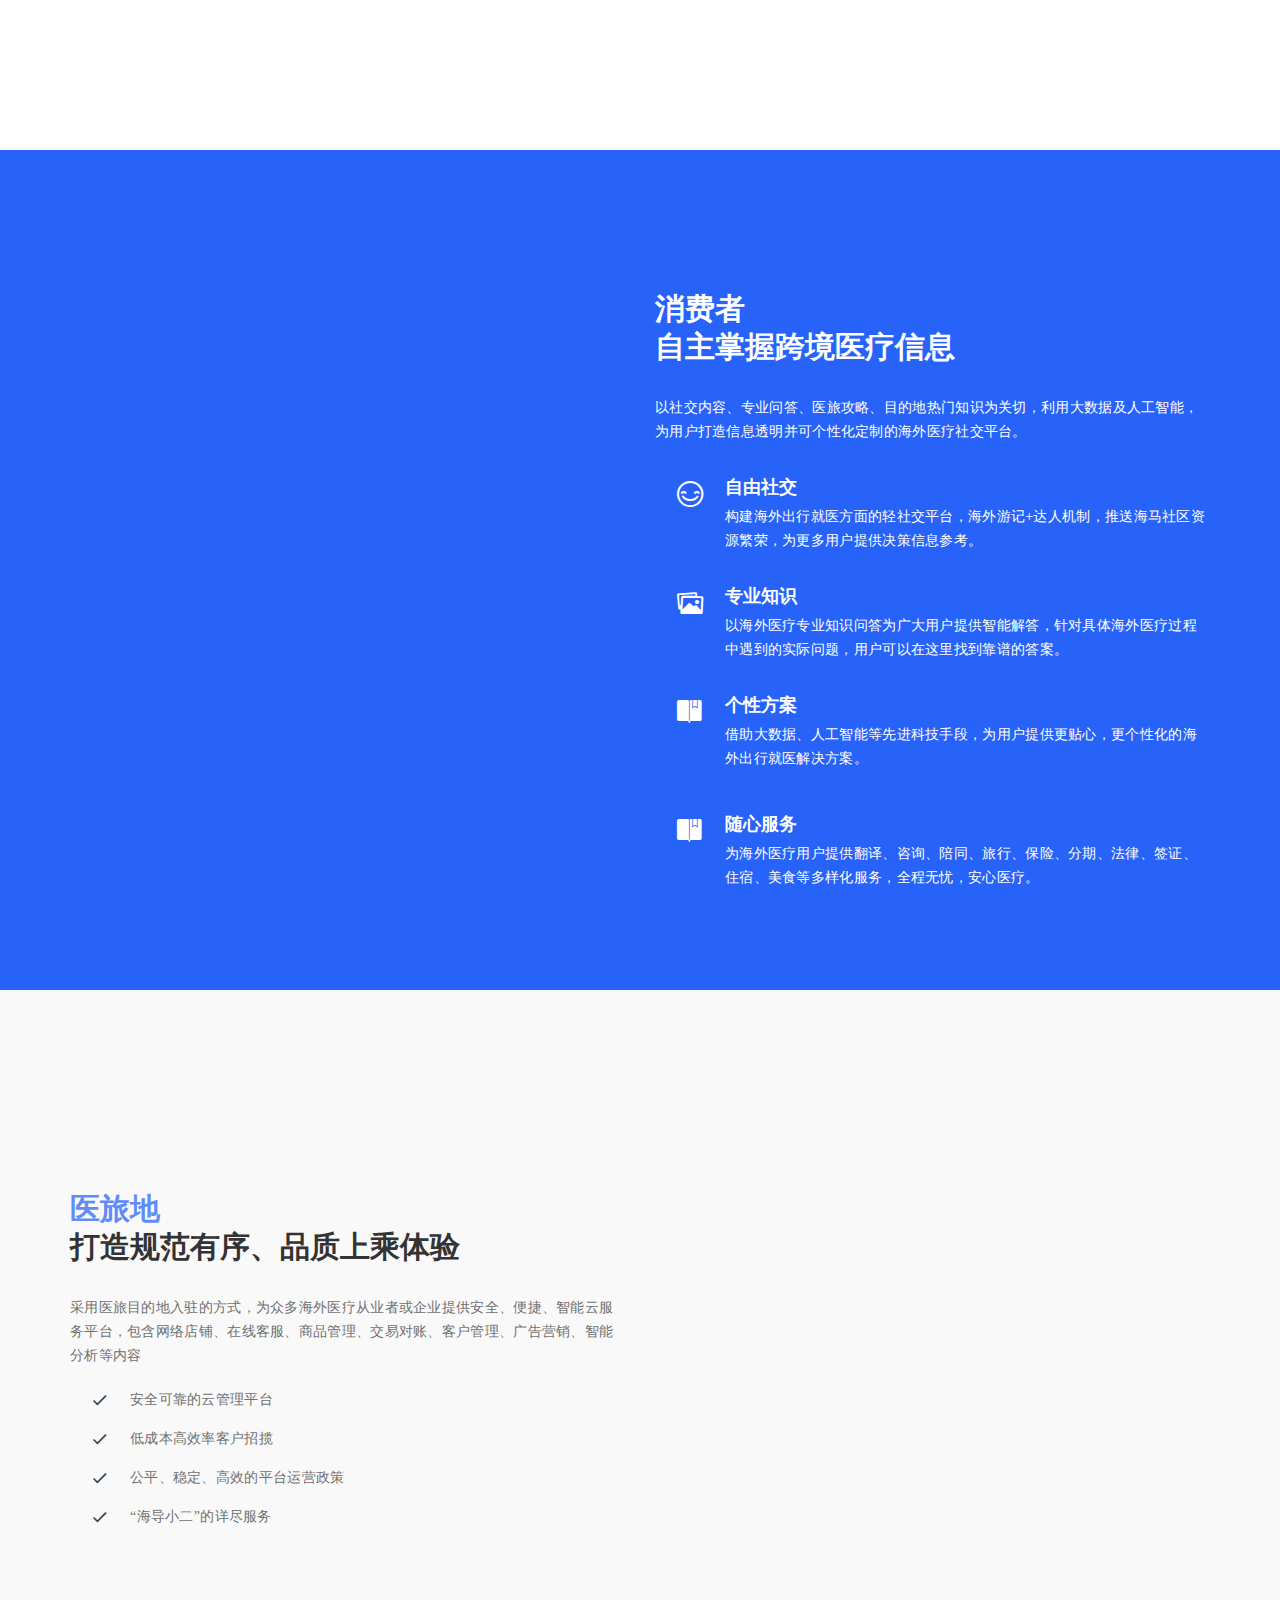
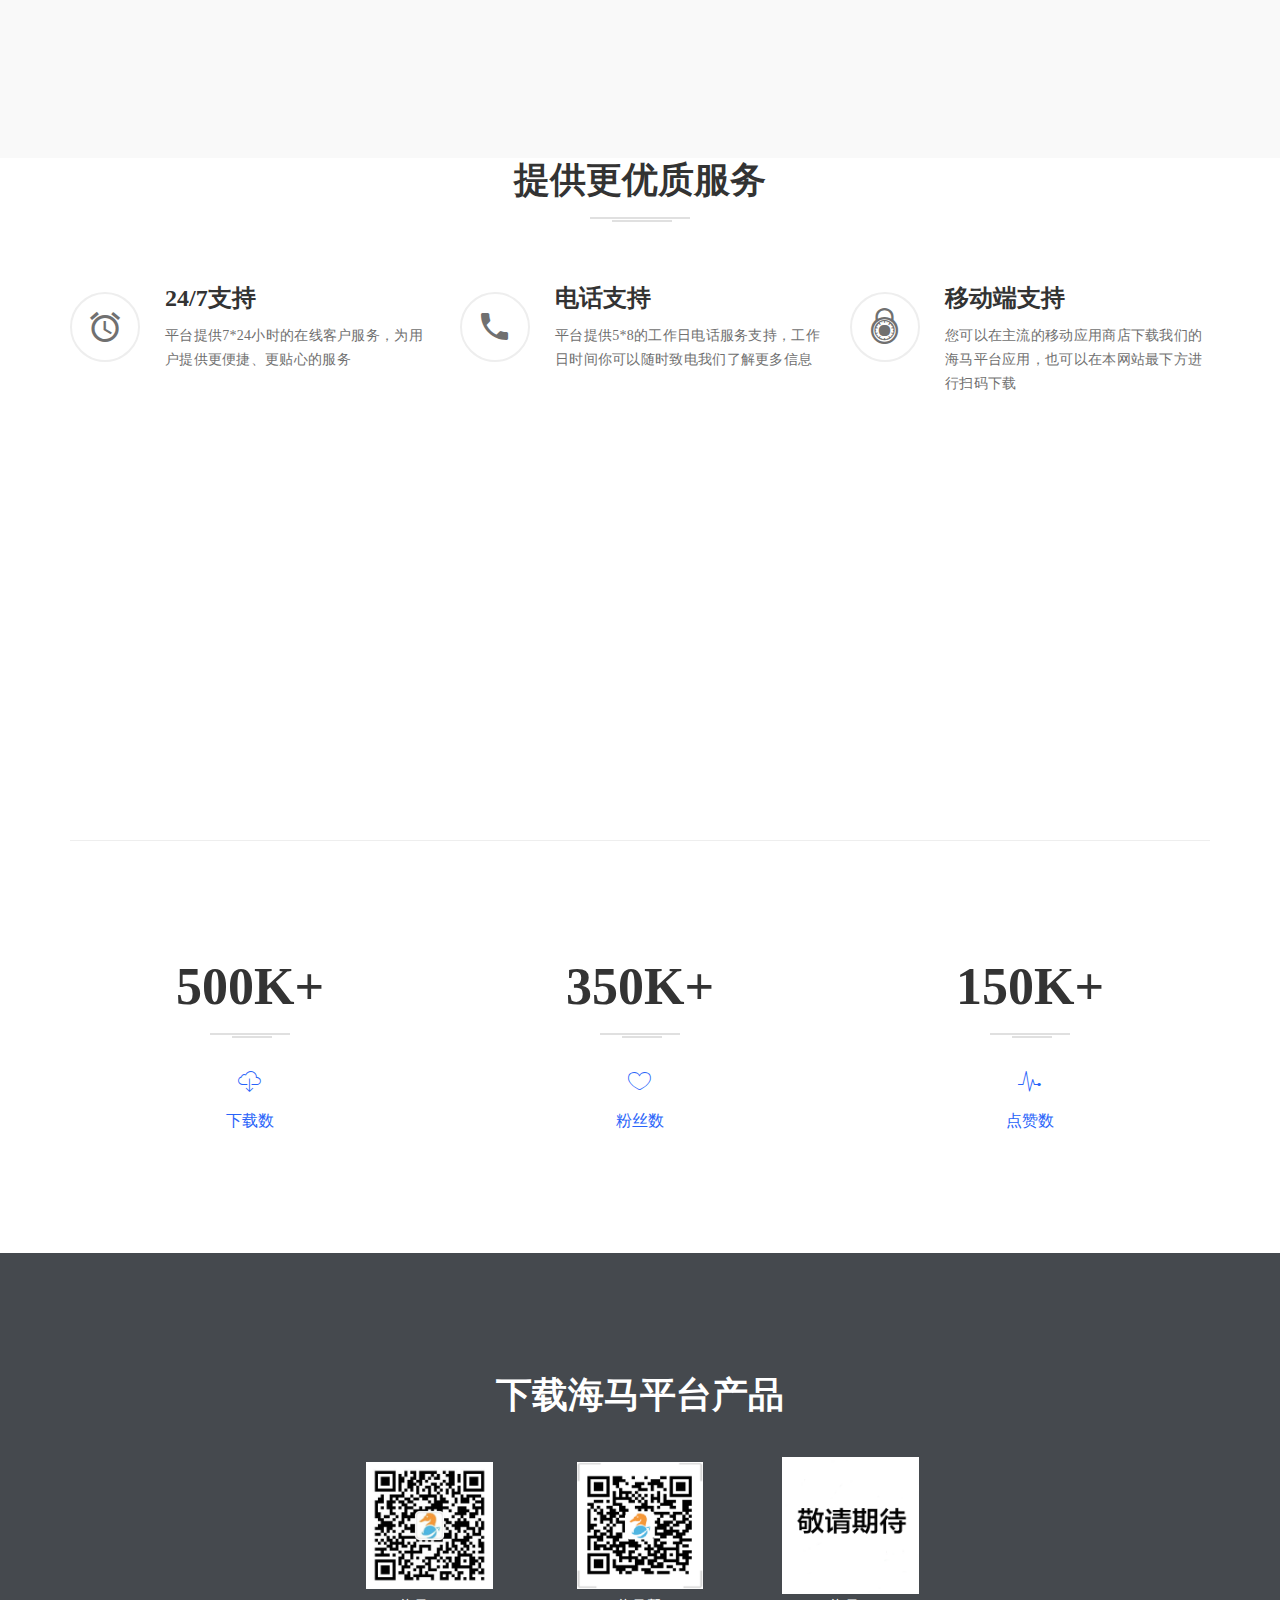
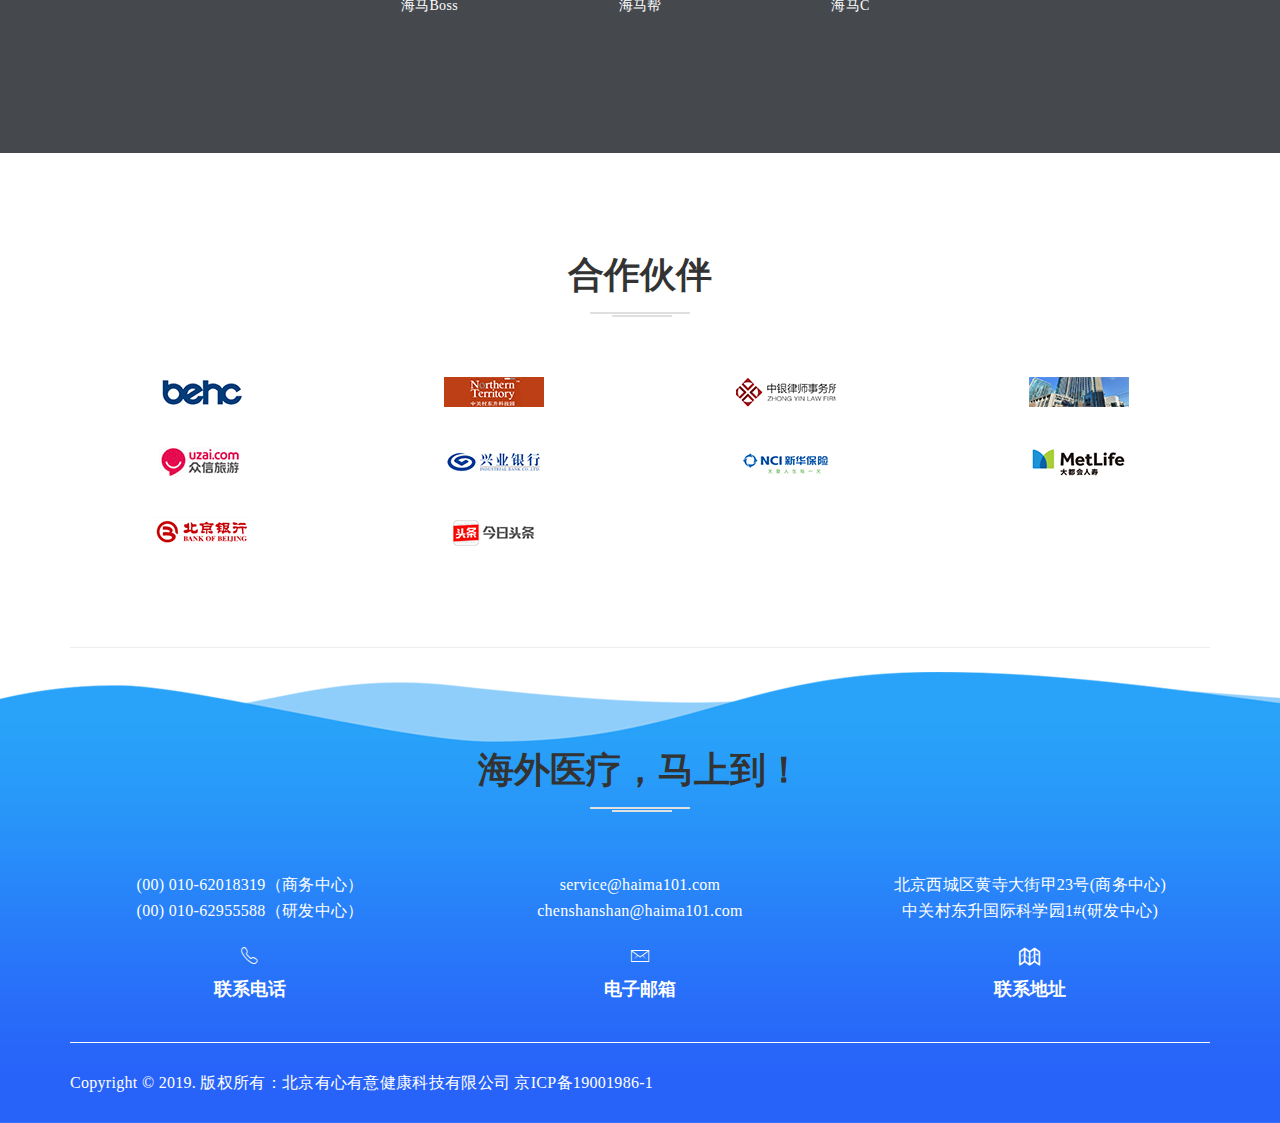
==== commit 7f1c0d6f: "advertise" ====
--- a/index.html
+++ b/index.html
@@ -63,14 +63,11 @@
 <header id="header">
 	<!-- #navigation -->
 	<nav id="navigation" class="navbar scrollspy">
-		
 		<!-- .container -->
 		<div class="container">
-			
 			<div class="navbar-brand">
 				<a href="index.html"><img src="images/logo.png" alt="Logo"></a> <!-- site logo -->
 			</div>
-			
 			<ul class="nav navbar-nav">
 				<li><a href="#header" class="smooth-scroll">首页</a></li>
 				<li><a href="#features" class="smooth-scroll">生态</a></li>
@@ -80,10 +77,8 @@
 				<li><a href="employer.html" class="smooth-scroll">招聘</a></li>
 				<li class="menu-btn"><a href="about.html">关于</a></li>
 			</ul>
-			
 		</div>
 		<!-- .container end -->
-		
 	</nav>
 	<!-- #navigation end -->
 	
@@ -95,10 +90,6 @@
 			<div class="row header-row">
 				<div class="col-sm-7 col-md-8 col-lg-7">
 					<div class="header-txt">
-						<a href="advertise.html">
-							<h1>海外医疗，马上到！</h1>
-							<p>海马平台基于云计算、大数据、人工智能等诸多科技手段，凝聚整合全球优质医疗资源，为亿万国人打造国际医疗服务平台级入口。</p>
-						</a>
 					</div>
 					<div class="header-btn">
 						<a href="#" class="btn-custom">了解更多</a>
@@ -116,7 +107,6 @@
 				
 			</div>
 			<!-- .row end -->
-			
 		</div>
 		<!-- .container end -->
 		
@@ -125,8 +115,12 @@
 	
 	<div class="header-bg carousel-slider header-slider animation" data-animation="animation-fade-in-down">
 		<!-- <div class="header-bg-overlay"></div> -->
-		<div><img src="images/content/bg/1.jpg" alt="Image 1"></div>
-		<div><img src="images/content/bg/2.jpg" alt="Image 2"></div>
+		<div><img src="images/content/bg/1.png" alt="Image 1"></div>
+		<div>
+			<a href="advertise.html">
+				<img src="images/content/bg/2.png" alt="Image 2">
+			</a>
+		</div>
 	</div>
 	
 </header>
--- a/css/style.css
+++ b/css/style.css
@@ -1223,10 +1223,10 @@
 	bottom:160px;
 	left:0px;
 	background-size:cover;
-	z-index:-2;
+	z-index:1;
 }
 #header .header-bg div{
-	height: 100%;
+	height: 100%;:cover;
 }
 #header .header-bg1 {
 	position:absolute;
@@ -1465,6 +1465,7 @@
 	position:absolute;
 	right:0px;
 	bottom:0px;
+	z-index: 2;
 }
 #header .header-content .header-slider {
 	background:url(../images/bg-header-slider.png) no-repeat;
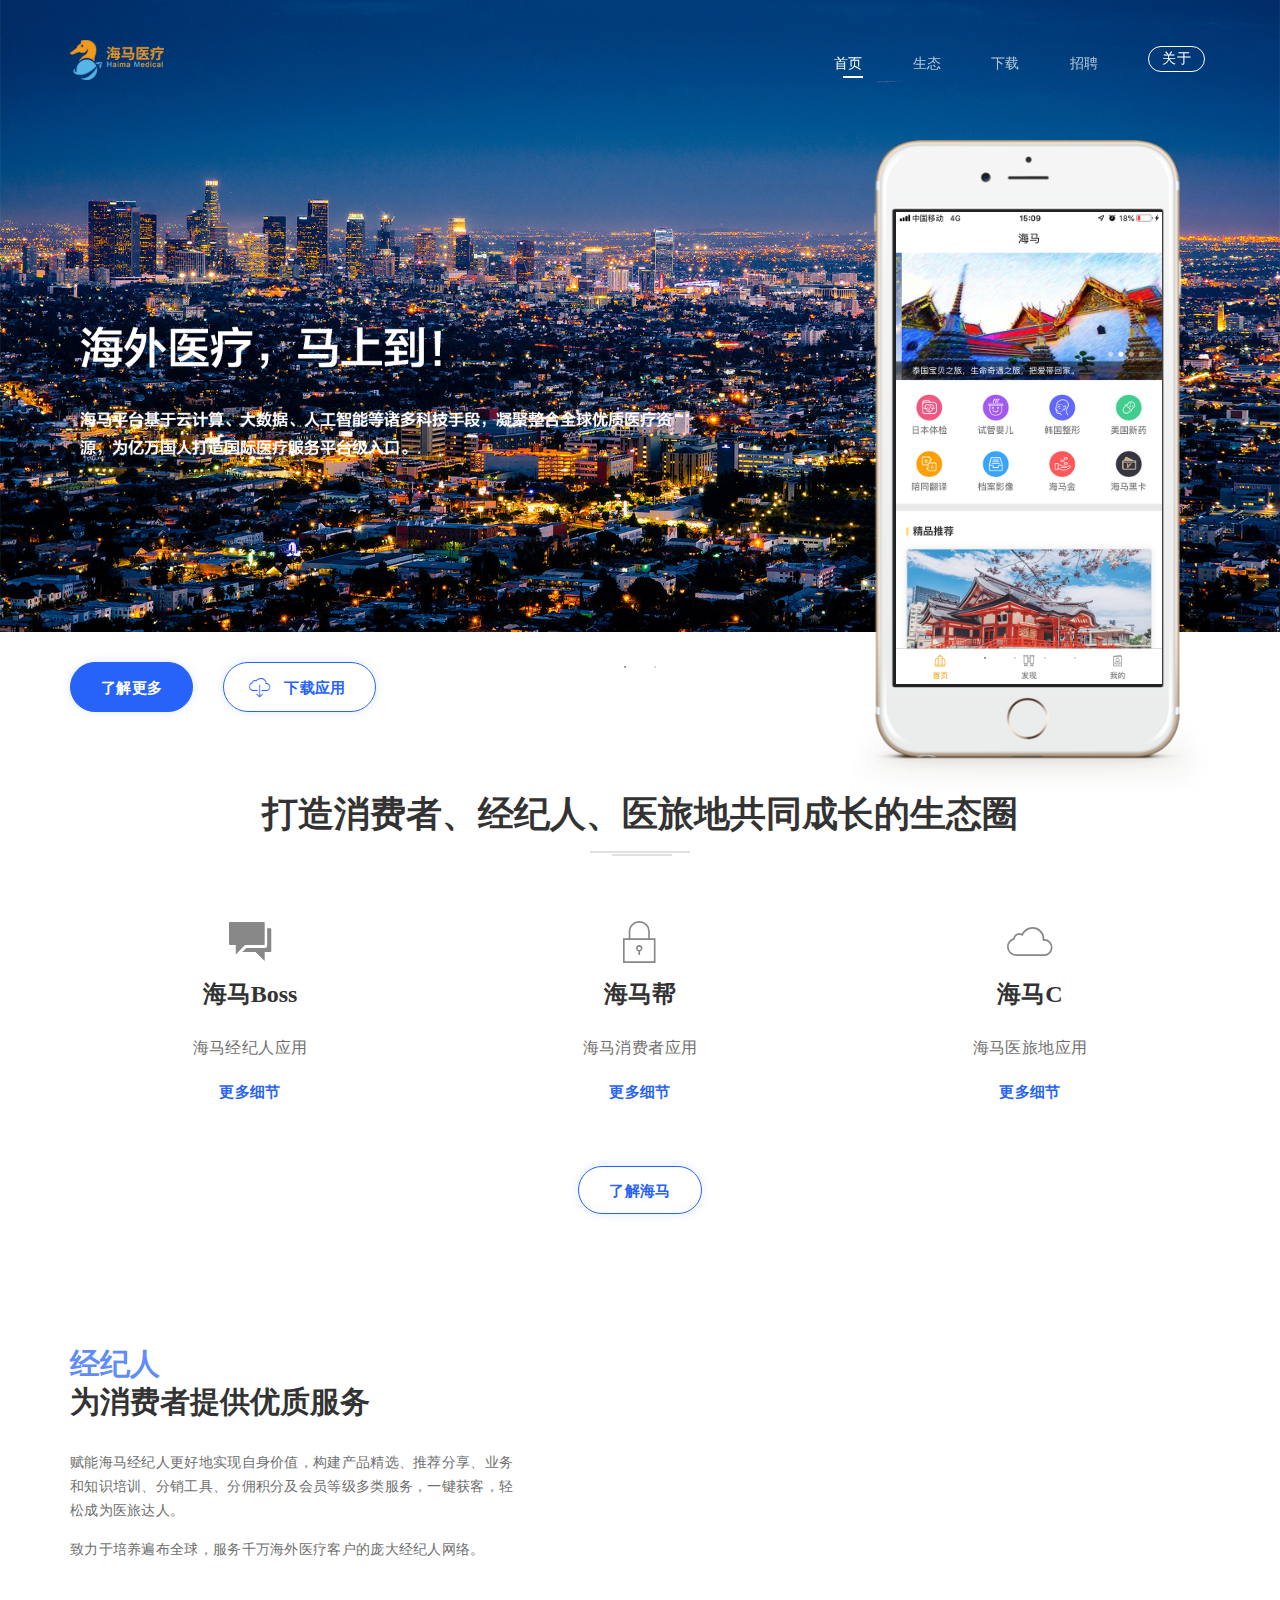
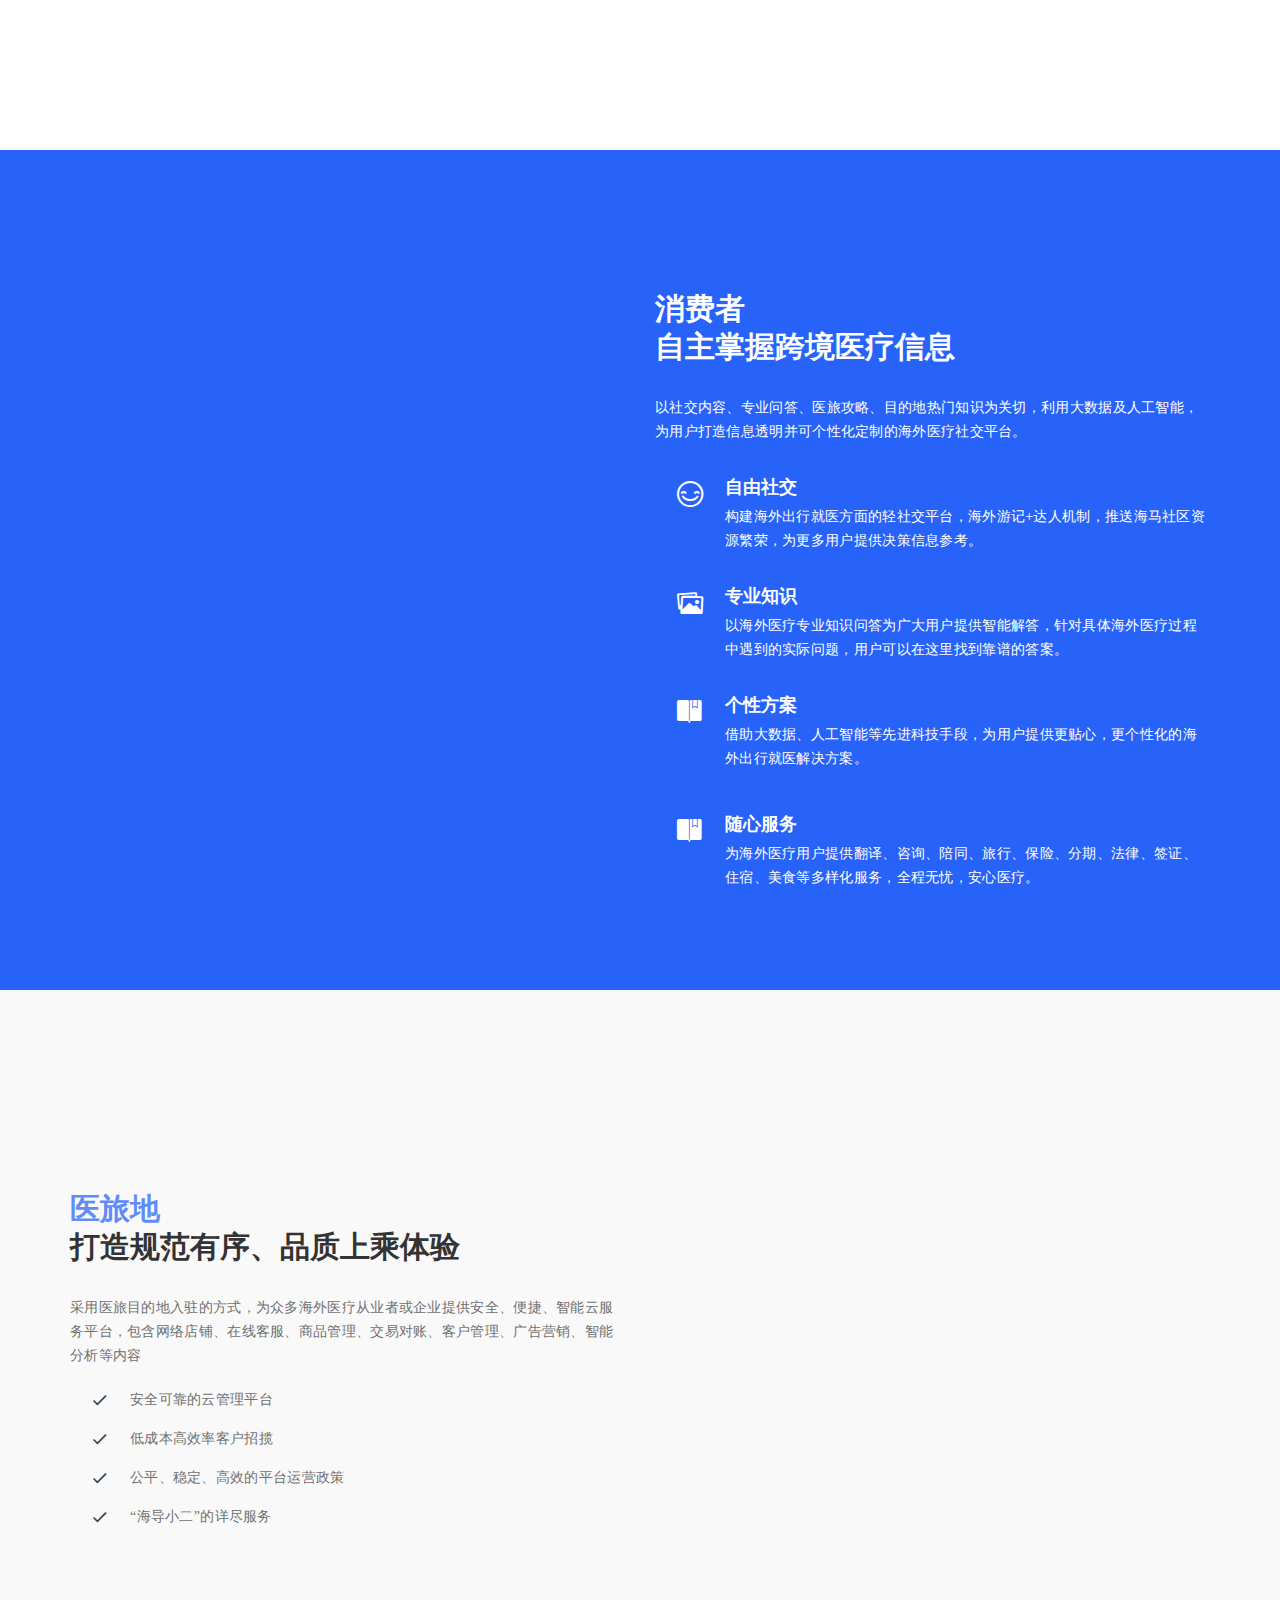
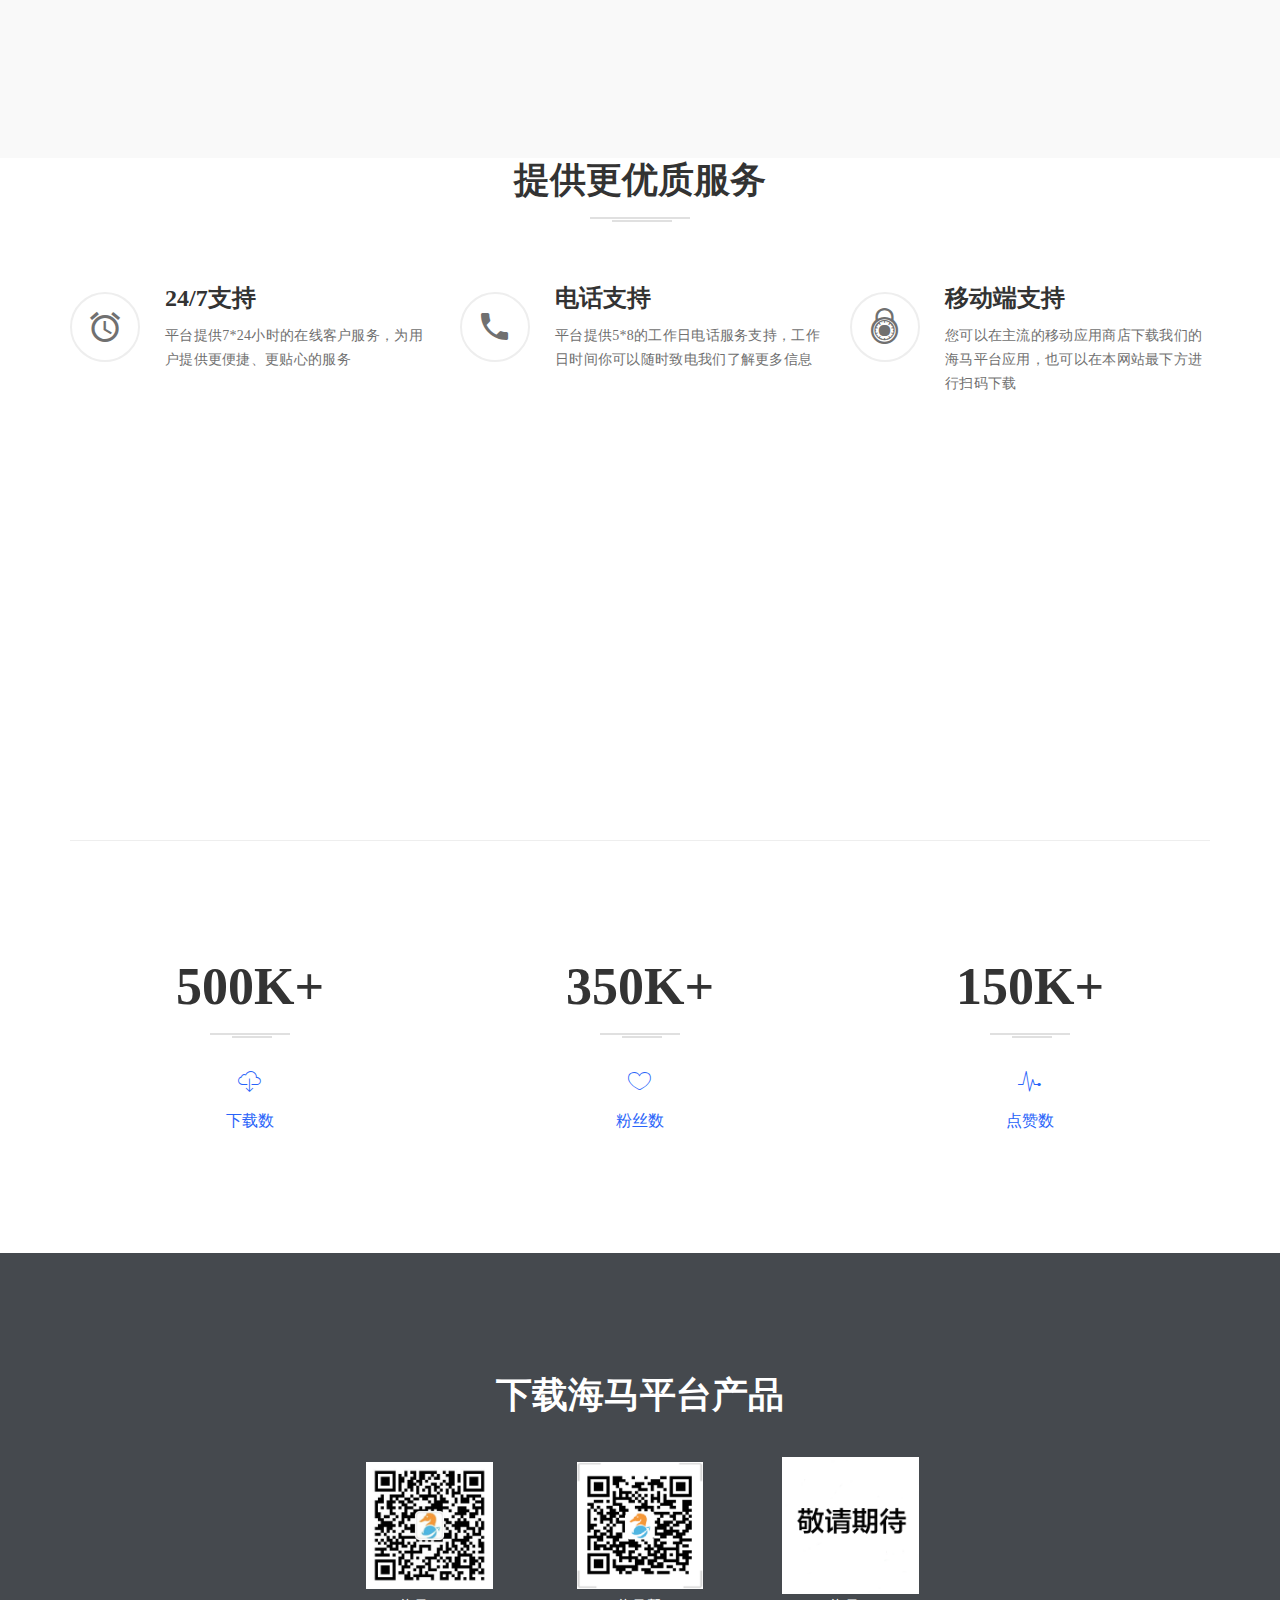
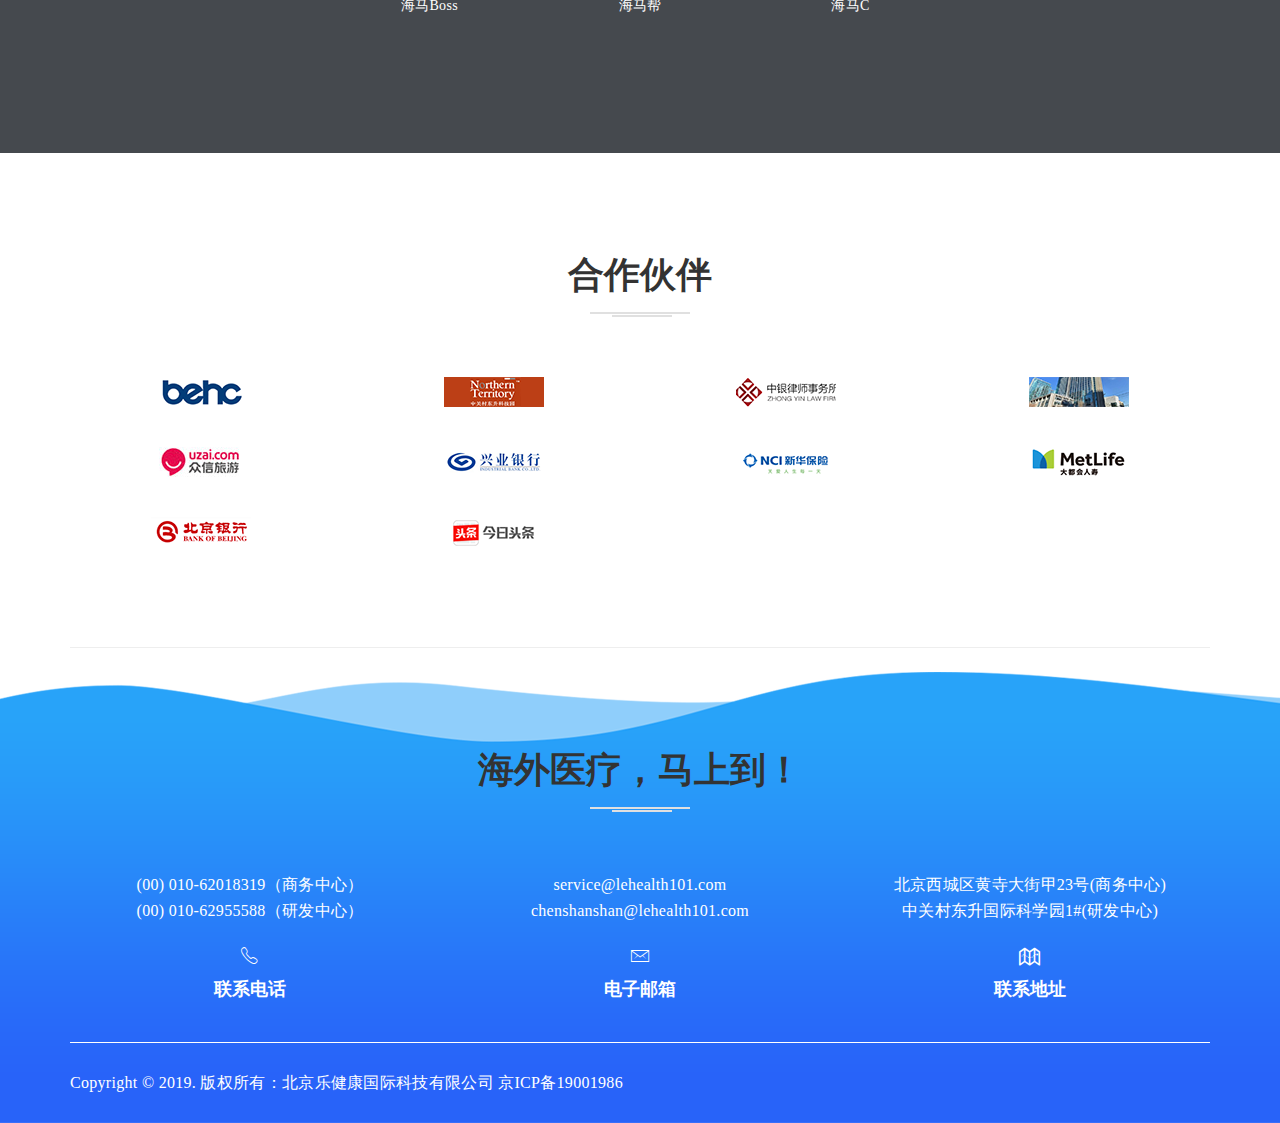
==== commit db5064ca: "lehealth" ====
--- a/index.html
+++ b/index.html
@@ -602,8 +602,8 @@
 				<div class="col-sm-4"> <!-- 2 -->
 					<div class="affa-contact-info">
 						<div class="contact-info-heading">
-							<p><a href="mailto:service@haima101.com">service@haima101.com</a></p>
-							<p><a href="mailto:service@haima101.com">chenshanshan@haima101.com</a></p>
+							<p><a href="mailto:service@lehealth101.com">service@lehealth101.com</a></p>
+							<p><a href="mailto:service@lehealth101.com">chenshanshan@lehealth101.com</a></p>
 						</div>
 						<i class="ion ion-ios-email-outline"></i>
 						<h4>电子邮箱</h4>
@@ -636,7 +636,7 @@
 		<!-- .container -->
 		<div class="container">
 			<div class="footer-copyright">
-				<p class="copyright-txt">Copyright &copy; 2019. 版权所有：北京有心有意健康科技有限公司   京ICP备19001986-1</p>
+				<p class="copyright-txt">Copyright &copy; 2019. 版权所有：北京乐健康国际科技有限公司   京ICP备19001986</p>
 			</div>
 			
 		</div>
